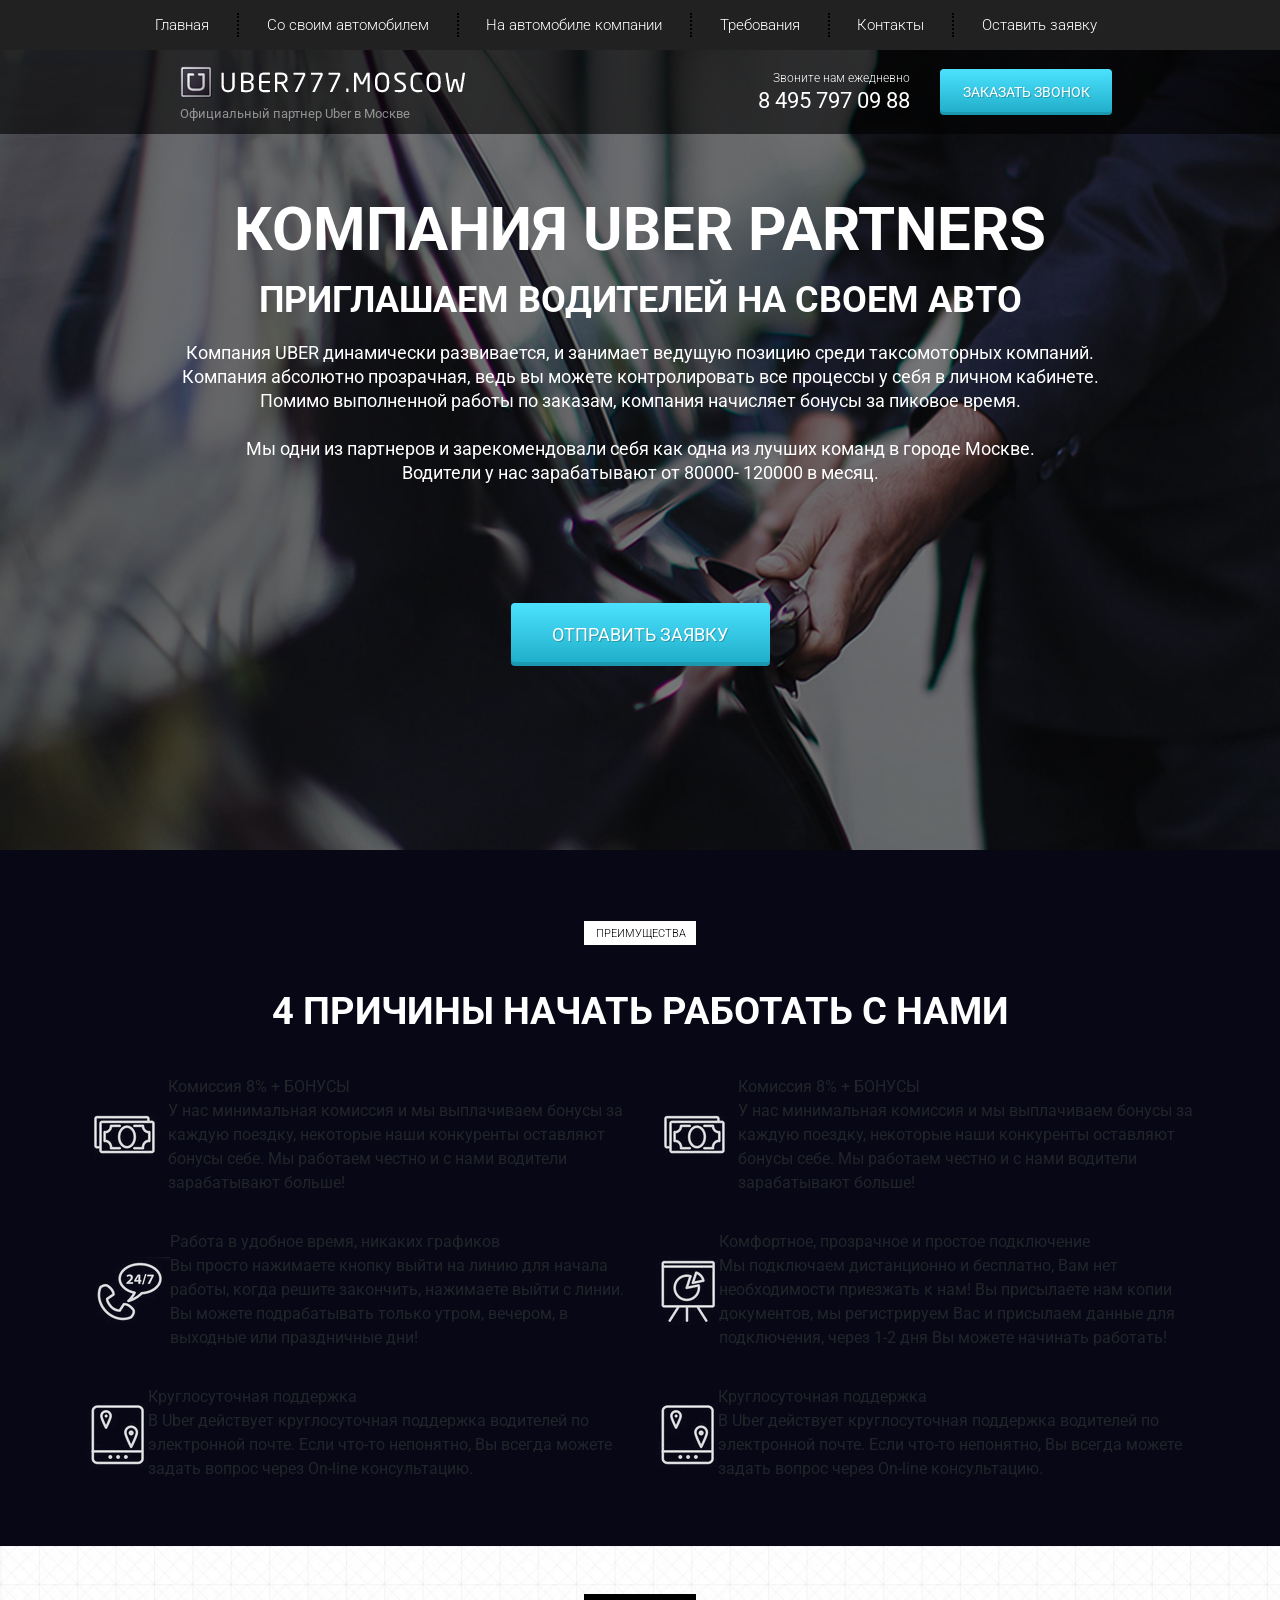
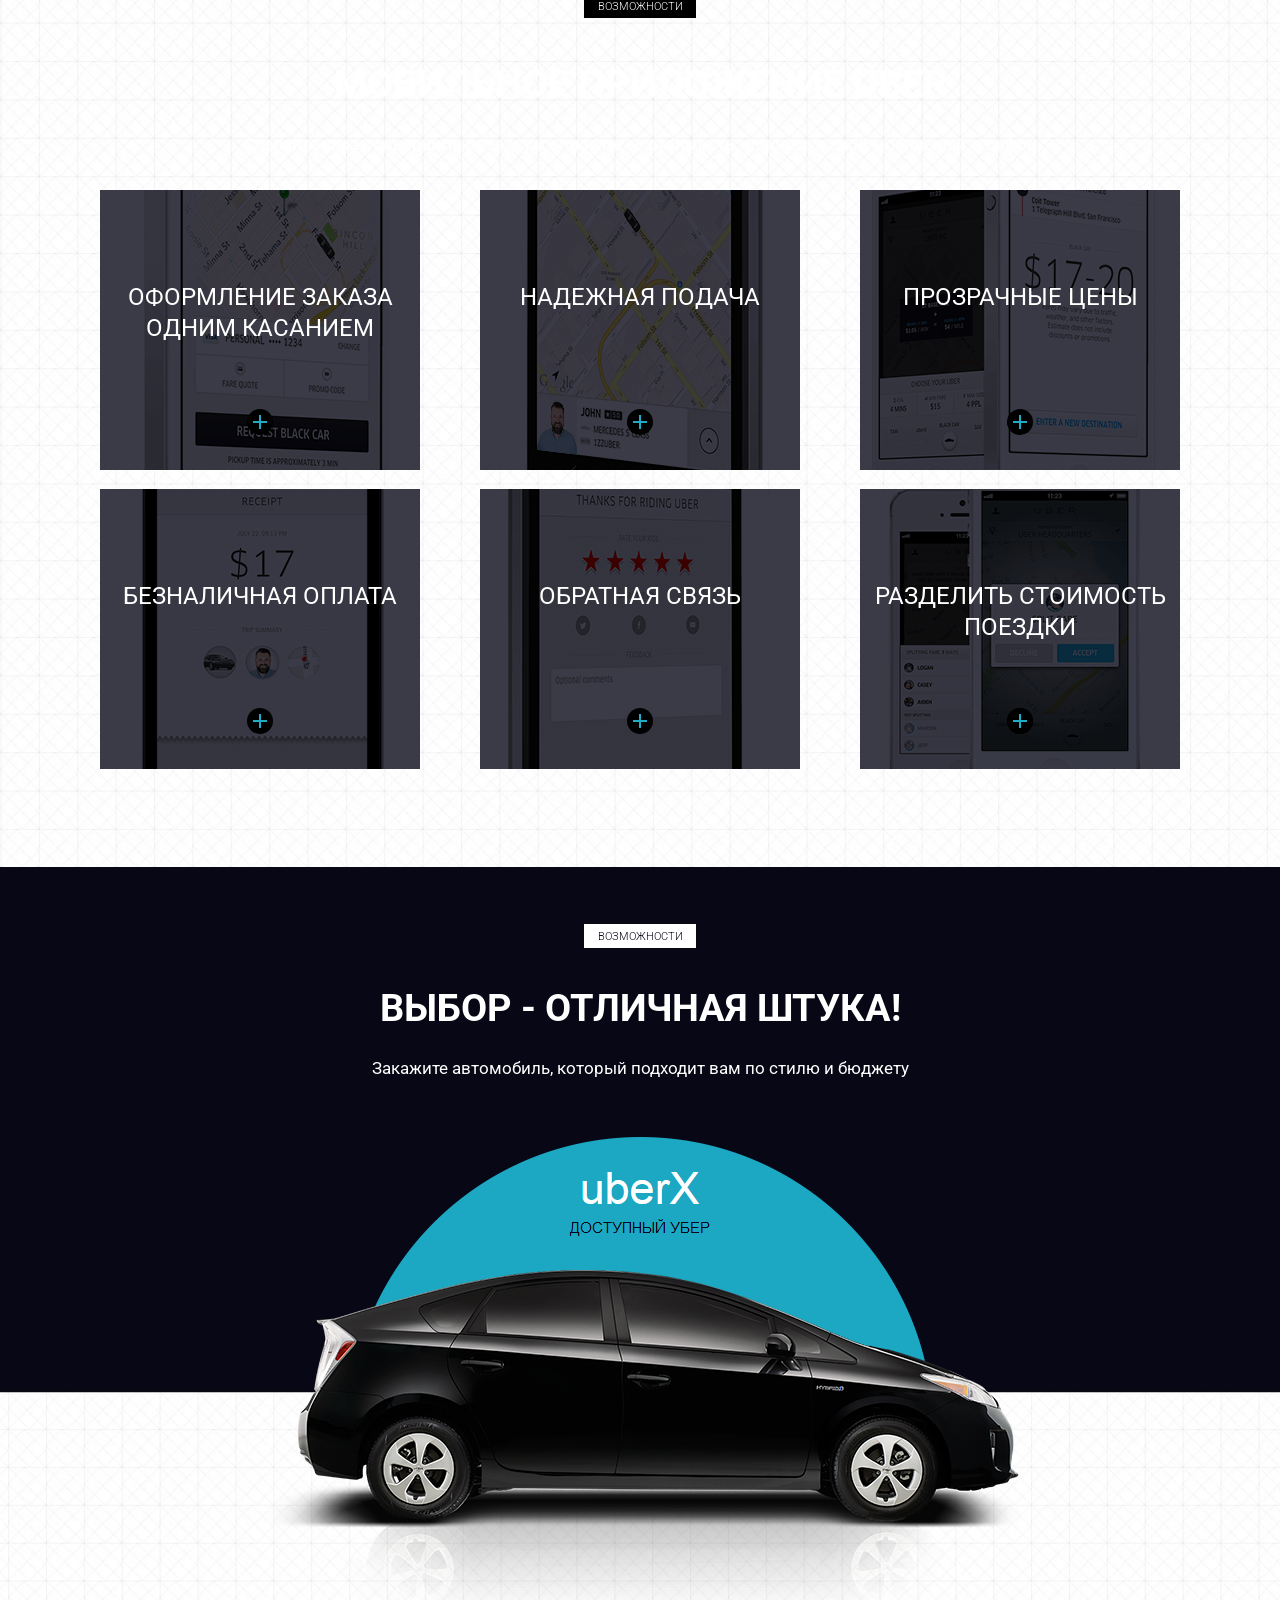
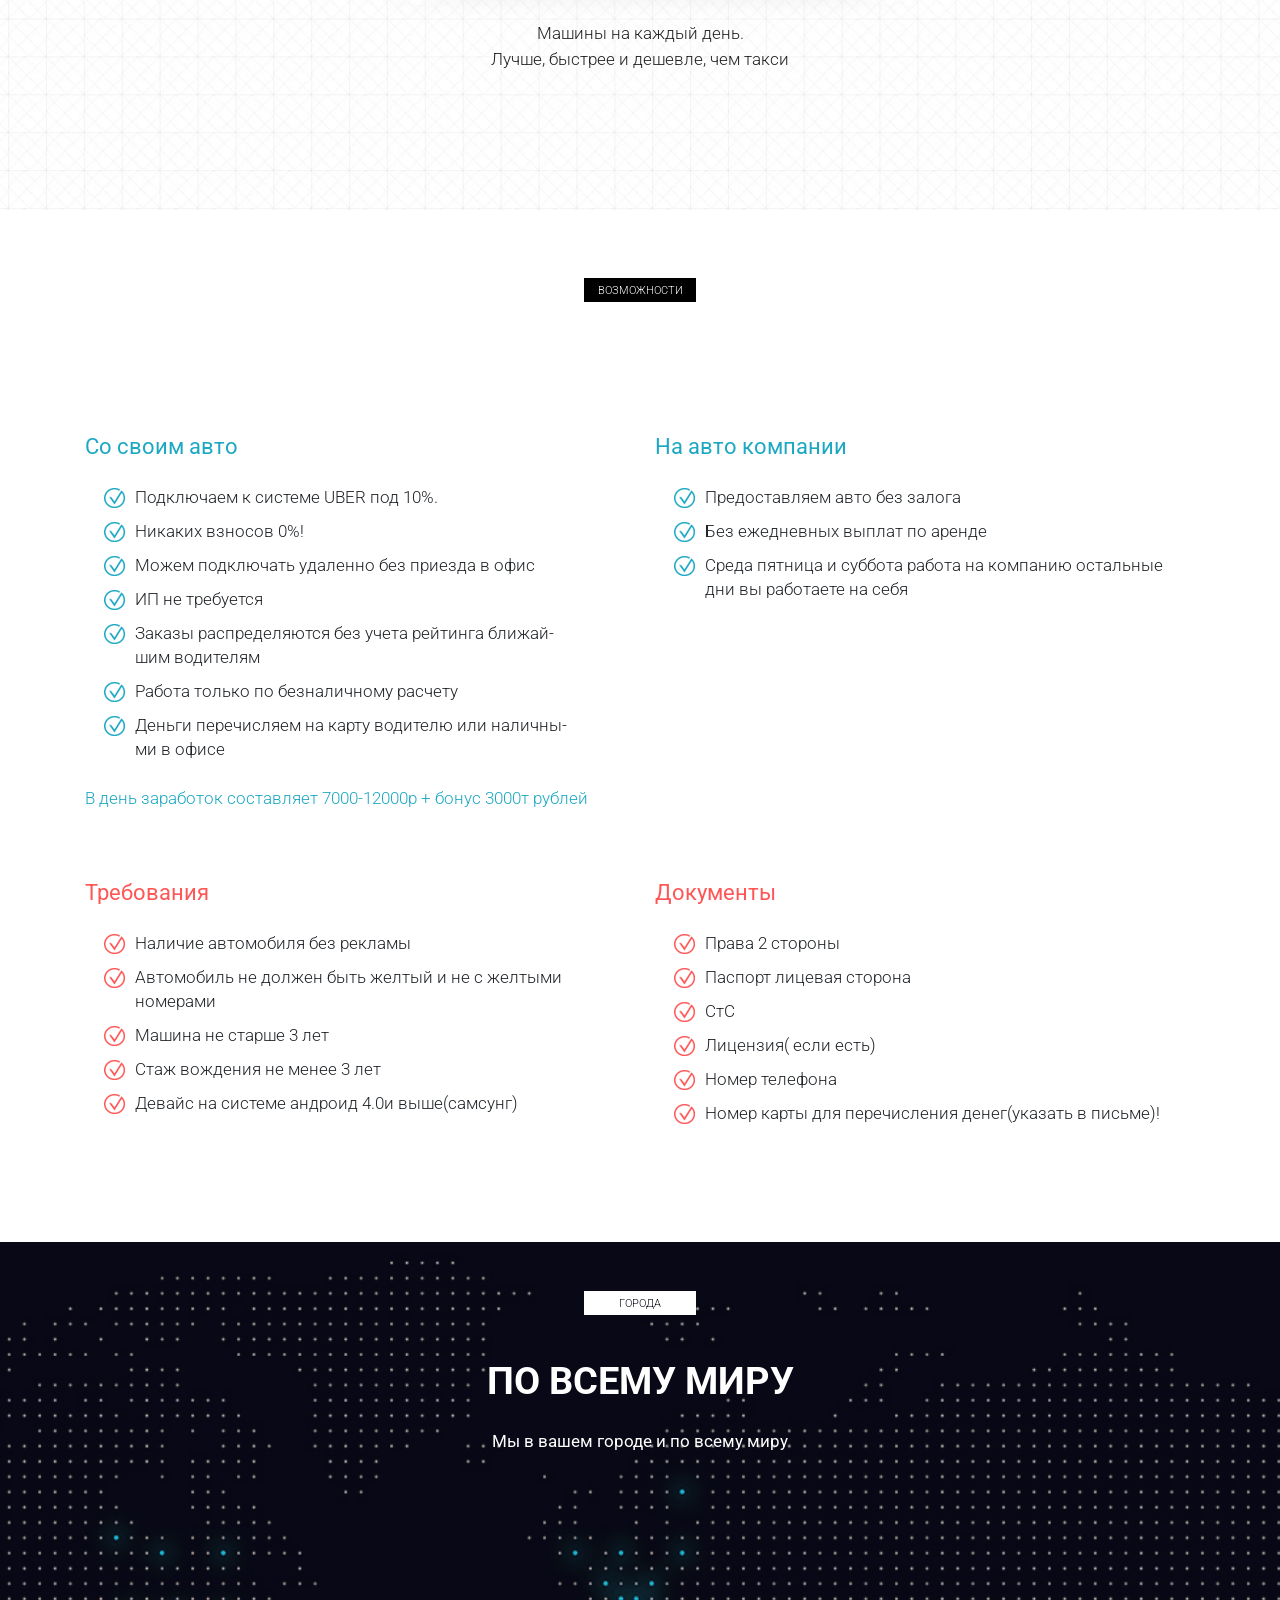
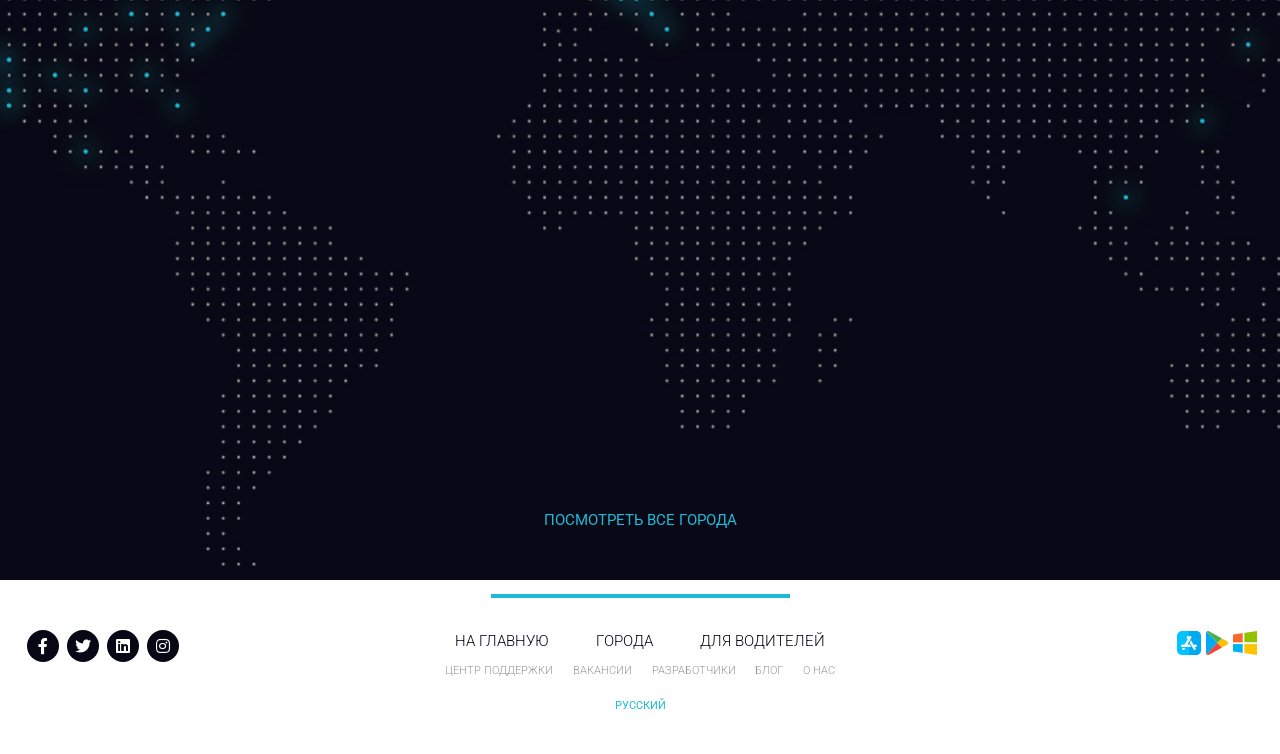
==== index.html @ bd9e4210 "Update index.html" ====
<!DOCTYPE html>
<html lang="en">
<head>
    <meta charset="UTF-8">
    <meta name="viewport" content="width=device-width, initial-scale=1.0">
    <meta http-equiv="
    X-UA-Compatible" content="ie=edge">
    <title>Document</title>
    <link href="https://fonts.googleapis.com/css2?family=Roboto:wght@300;400;700&display=swap" rel="stylesheet">
    <link rel="stylesheet" href="css/bootstrap-reboot.min.css">
    <link rel="stylesheet" href="css/bootstrap-grid.min.css">
    <link rel="stylesheet" href="https://use.fontawesome.com/releases/v5.8.2/css/all.css" integrity="sha384-oS3vJWv+0UjzBfQzYUhtDYW+Pj2yciDJxpsK1OYPAYjqT085Qq/1cq5FLXAZQ7Ay" crossorigin="anonymous">
    <link rel="stylesheet" href="css/style.css">
</head>
<body>

    <header>

      <nav>
        <div class="container">
            
            <ul class="menu">
                <li class="menu_item"><a href="#" class="menu_link">Главная</a></li>
                <li class="menu_item"><a href="#require" class="menu_link">Со своим автомобилем</a></li>
                <li class="menu_item"><a href="#require" class="menu_link">На автомобиле компании</a></li>
                <li class="menu_item"><a href="#require" class="menu_link">Требования</a></li>
                <li class="menu_item"><a href="#" class="menu_link">Контакты</a></li>
                <li class="menu_item"><a href="#" class="menu_link">Оставить заявку</a></li>
            </ul>
       
        </div>
        <div class="hamburger">
            <span></span>
            <span></span>
            <span></span>
        </div>
      </nav>

      <div class="subheader">
          <div class="container">
              <div class="row">
                <div class="col-6 col-md-4 offset-md-1">
                    <a href="#" class="subheader_logo">
                        <img src="../src/icons/logo_uber777.moscow.png" alt="logo_uber777">
                    </a> 
                    <div class="subheader_official">Официальный партнер Uber в Москве</div>
                        
                  </div>
                  <div class="xs-hidden col-md-3 offset-md-1 col-xl-2 offset-xl-2">
                      <div class="subheader_call">
                        Звоните нам ежедневно
                        <a href="tel:+784957970988" class="subheader_phone">8 495 797 09 88</a>
                       </div>
                      
                  </div>
                  <div class="col-6 col-md-3 col-lg-2">
                    <a href="tel:+784957970988" class="xs-visible subheader_phone">8 495 797 09 88</a>
                      <button class="subheader_btn">заказать звонок</button>
                  </div>
              </div>
              
          </div>
      </div>
    </header>

    <section class="promo">
        <div class="container">
            <div class="row">
                <div class="col-md-12 offset-md-0 col-lg-10 offset-lg-1">
                    <h1 class="promo_header">КОМПАНИЯ UBER PARTNERS </h1>
                    <h2 class="promo_subheader">ПРИГЛАШАЕМ ВОДИТЕЛЕЙ НА СВОЕМ АВТО </h2>
                    <div class="promo_descr">Компания UBER динамически развивается, и занимает ведущую позицию среди  
                        таксомоторных компаний. Компания абсолютно прозрачная, ведь вы можете контролировать все процессы у себя в личном кабинете. Помимо выполненной работы по заказам, компания начисляет бонусы за пиковое время.
                        <br><br>
                        Мы одни из партнеров и зарекомендовали себя как одна из лучших команд в городе Москве. <p>Водители у нас зарабатывают от 80000- 120000 в месяц.<p> </div>
                        <button class="promo_btn">ОТПРАВИТЬ ЗАЯВКУ</button>
                </div>
            </div>
        </div>
    </section>
    
    <section class="reasons">
        <div class="container">
            <div class="label">преимущества</div>
            <h2 class="title">4 причины начать работать с нами</h2>
            <div class="row">
                <div class="col-md-6">
                    <div class="reasons_block">
                        <div class="reasons_round">
                            <img src="../src/icons/notes.png" alt="reason">
                        </div>
                        <div class="reasons_descr">
                            <div class="reasons_subtitle">Комиссия 8% + БОНУСЫ</div>
                            <div class="reasons_text">
                                У нас минимальная комиссия и мы выплачиваем бонусы за каждую поездку, некоторые наши конкуренты оставляют бонусы себе. Мы работаем честно и с нами водители зарабатывают больше!
                            </div>
                        </div>
                    </div>
                </div>
                <div class="col-md-6">
                    <div class="reasons_block">
                        <div class="reasons_round">
                            <img src="../src/icons/notes.png" alt="reason">
                        </div>
                        <div class="reasons_descr">
                            <div class="reasons_subtitle">Комиссия 8% + БОНУСЫ</div>
                            <div class="reasons_text">
                                У нас минимальная комиссия и мы выплачиваем бонусы за каждую поездку, некоторые наши конкуренты оставляют бонусы себе. Мы работаем честно и с нами водители зарабатывают больше!
                            </div>
                        </div>
                    </div>
                </div>
                <div class="col-md-6">
                    <div class="reasons_block">
                        <div class="reasons_round">
                            <img src="../src/icons/support24.png" alt="reason">
                        </div>
                        <div class="reasons_descr">
                            <div class="reasons_subtitle">Работа в удобное время, никаких графиков</div>
                            <div class="reasons_text">
                                Вы просто нажимаете кнопку выйти на линию для начала работы, когда решите закончить, нажимаете выйти с линии. Вы можете подрабатывать только утром, вечером, в выходные или праздничные дни!
                            </div>
                        </div>
                    </div>
                </div>
                <div class="col-md-6">
                    <div class="reasons_block">
                        <div class="reasons_round">
                            <img src="../src/icons/bonuses.png" alt="reason">
                        </div>
                        <div class="reasons_descr">
                            <div class="reasons_subtitle">Комфортное, прозрачное и простое подключение</div>
                            <div class="reasons_text">
                                Мы подключаем дистанционно и бесплатно, Вам нет необходимости приезжать к нам! Вы присылаете нам копии документов, мы регистрируем Вас и присылаем данные для подключения, через 1-2 дня Вы можете начинать работать!
                            </div>
                        </div>
                    </div>
                </div>
                <div class="col-md-6">
                    <div class="reasons_block">
                        <div class="reasons_round">
                            <img src="../src/icons/location.png" alt="reason">
                        </div>
                        <div class="reasons_descr">
                            <div class="reasons_subtitle">Круглосуточная поддержка</div>
                            <div class="reasons_text">
                                В Uber действует круглосуточная поддержка водителей по электронной почте. Если что-то непонятно, Вы всегда можете задать вопрос через On-line консультацию.
                            </div>
                        </div>
                    </div>
                </div>
                 <div class="col-md-6">
                    <div class="reasons_block">
                        <div class="reasons_round">
                            <img src="../src/icons/location.png" alt="reason">
                        </div>
                        <div class="reasons_descr">
                            <div class="reasons_subtitle">Круглосуточная поддержка</div>
                            <div class="reasons_text">
                                В Uber действует круглосуточная поддержка водителей по электронной почте. Если что-то непонятно, Вы всегда можете задать вопрос через On-line консультацию.
                            </div>
                        </div>
                    </div>
                </div>
                
    </section>

    <section class="mobile">
        <div class="container">
            <div class="label_black">возможности</div>
            <div class="title">мобильное приложение uber</div>
            <div class="subtitle">Сделайте заказ, совершите поездку и оплатите ее стоимость, используя свой мобильный телефон</div>
            <div class="row">
                <div class="col-md-4">
                    <div class="mobile_item mobile_item_1">
                        <div class="mobile_item_subtitle">оформление заказа одним касанием</div>
                        <div class="mobile_item_plus"></div>
                    </div>
                </div>
                <div class="col-md-4">
                    <div class="mobile_item mobile_item_2">
                        <div class="mobile_item_subtitle">надежная подача</div>
                        <div class="mobile_item_plus"></div>
                    </div>
                </div>
                <div class="col-md-4">
                    <div class="mobile_item mobile_item_3">
                        <div class="mobile_item_subtitle">прозрачные цены</div>
                        <div class="mobile_item_plus"></div>
                    </div>
                </div>
                <div class="col-md-4">
                    <div class="mobile_item mobile_item_4">
                        <div class="mobile_item_subtitle">безналичная оплата</div>
                        <div class="mobile_item_plus"></div>
                    </div>
                </div>
                <div class="col-md-4">
                    <div class="mobile_item mobile_item_5">
                        <div class="mobile_item_subtitle">обратная связь</div>
                        <div class="mobile_item_plus"></div>
                    </div>
                </div>
                <div class="col-md-4">
                    <div class="mobile_item mobile_item_6">
                        <div class="mobile_item_subtitle">разделить
                            стоимость поездки</div>
                        <div class="mobile_item_plus"></div>
                    </div>
                </div>
            </div>
        </div>
    </section>

    <section class="choice">
        <div class="container">
            <div class="label">Возможности</div>
            <div class="title">Выбор - отличная штука!</div>
            <div class="subtitle">Закажите автомобиль, который подходит вам по стилю и бюджету</div>
            <img src="../src/img/car.png" alt="blackcar" class="black_car">
            <div class="text">Машины на каждый день. <br>
                Лучше, быстрее и дешевле, чем такси</div>
        </div>
    </section>

    <section class="require" id="require">
        <div class="container">
            <div class="label_black">Возможности</div>
            <div class="title">условия и требования</div>
        <div class="row">
            <div class="col-md-6">
                <div class="require_block">
                    <div class="require_title">Cо своим авто</div>
                    <ul class="require_list">
                        <li>Подключаем к системе UBER  под 10%.</li>
                        <li>Никаких взносов  0%!</li>
                        <li>Можем подключать удаленно без приезда в офис</li>
                        <li>ИП не требуется</li>
                        <li>Заказы распределяются без учета рейтинга ближай-<br>шим водителям</li>
                        <li>Работа только по безналичному расчету</li>
                        <li>Деньги перечисляем на карту водителю или наличны-<br>ми в офисе</li>
                    </ul>
                    <div class="require_descr">В день заработок составляет 7000-12000р + бонус 3000т рублей</div>
                </div>
            </div>
            <div class="col-md-6">
                <div class="require_block">
                    <div class="require_title">На авто компании</div>
                    <ul class="require_list">
                        <li>Предоставляем авто без залога</li>
                        <li>Без ежедневных выплат по аренде</li>
                        <li>Среда пятница и суббота работа на компанию остальные дни вы работаете на себя</li>
                    </ul>
                </div>
            </div>
            <div class="col-md-6">
                <div class="require_block warning">
                    <div class="require_title">Требования</div>
                    <ul class="require_list">
                        <li>Наличие автомобиля без рекламы</li>
                        <li>Автомобиль не должен быть желтый и не с желтыми номерами</li>
                        <li>Машина не старше 3 лет</li>
                        <li>Стаж вождения не менее 3 лет</li>
                        <li>Девайс на системе андроид 4.0и выше(самсунг)</li>
                    </ul>
                </div>
            </div>
            <div class="col-md-6">
                <div class="require_block warning">
                    <div class="require_title">Документы</div>
                    <ul class="require_list">
                        <li>Права 2 стороны</li>
                        <li>Паспорт лицевая сторона</li>
                        <li>СтС</li>
                        <li>Лицензия( если есть)</li>
                        <li>Номер телефона</li>
                        <li>Номер карты для перечисления денег(указать в письме)!</li>
                    </ul>
                </div>
            </div>
        </div>
        </div>
    </section>
    <section class="world">
        <div class="container">
            <div class="label">города</div>
            <div class="title">По всему миру</div>
            <div class="subtitle">Мы в вашем городе и по всему миру</div>
            <a href="#" class="city_link">посмотреть все города</a>
        </div>
    </section>

    <footer>
        <div class="footer_divider"></div>
        <div class="footer_wrapper">
            <!-- Если не оборачивать каждый блок в обертку - получится криво -->
            <div>
                <div class="footer_social">
                    <a href="#" class="footer_social_item">
                        <i class="fab fa-facebook-f"></i>
                    </a>
                    <a href="#" class="footer_social_item">
                        <i class="fab fa-twitter"></i>
                    </a>
                    <a href="#" class="footer_social_item">
                        <i class="fab fa-linkedin"></i>
                    </a>
                    <a href="#" class="footer_social_item">
                        <i class="fab fa-instagram"></i>
                    </a>
                </div>
            </div>
            <div>
                <div class="footer_links">
                    <div class="footer_links_main">
                        <a href="#">на главную</a>
                        <a href="#">города</a>
                        <a href="#">для водителей</a>
                    </div>
                    <div class="footer_links_sub">
                        <a href="#">центр поддержки</a>
                        <a href="#">вакансии</a>
                        <a href="#">разработчики</a>
                        <a href="#">блог</a>
                        <a href="#">о нас</a>
                    </div>
                    <a href="#" class="footer_links_lang">Русский</a>
                </div>
            </div>
            <div>
                <div class="footer_mobile">
                    <a href="#">
                        <img src="img/app_store.png" alt="App Store">
                    </a>
                    <a href="#">
                        <img src="img/google_play.png" alt="Google play">
                    </a>
                    <a href="#">
                        <img src="img/windows_store.png" alt="Windows store">
                    </a>
                </div>
            </div>
        </div>
    </footer>
    <script src="js/script.js"></script>
</body>
</html>
---- css/style.css ----
* {
  font-family: "Roboto", sans-serif; }

header {
  position: relative;
  height: 50px; }

nav {
  position: fixed;
  width: 100%;
  height: 50px;
  background-color: #212121;
  z-index: 2; }

.menu {
  display: -webkit-box;
  display: -ms-flexbox;
  display: flex;
  -webkit-box-pack: justify;
      -ms-flex-pack: justify;
          justify-content: space-between;
  padding: 13px 70px;
  margin: 0;
  list-style-type: none; }
  .menu_link {
    color: #ffffff;
    font-size: 15px;
    font-weight: 300; }
  .menu_item {
    border-right: 2px dotted black;
    padding-right: 28px; }
    .menu_item:last-child {
      border-right: none; }

.hamburger {
  display: none; }

.subheader {
  position: absolute;
  top: 50px;
  /* */
  width: 100%;
  height: 84px;
  background-color: rgba(0, 0, 0, 0.6); }
  .subheader_logo {
    display: block;
    max-width: 100%;
    margin-top: 16px; }
  .subheader_official {
    margin-top: 6px;
    opacity: 0.5;
    color: #ffffff;
    font-size: 13px;
    font-weight: 400; }
  .subheader_call {
    color: #ffffff;
    font-size: 12px;
    font-weight: 300;
    margin-top: 19px;
    text-align: right; }
  .subheader_phone {
    display: block;
    margin-top: 8px;
    color: #ffffff;
    font-size: 22px;
    font-weight: 400;
    text-transform: uppercase;
    text-align: right;
    line-height: 12px; }
  .subheader_btn {
    margin-top: 19px;
    width: 172px;
    height: 46px;
    -webkit-box-shadow: inset 0 -3px 0 rgba(0, 0, 0, 0.12);
            box-shadow: inset 0 -3px 0 rgba(0, 0, 0, 0.12);
    border: none;
    border-radius: 4px;
    background-image: -webkit-gradient(linear, left bottom, left top, from(#1eacc7), to(#4ce2ff));
    background-image: linear-gradient(to top, #1eacc7 0%, #4ce2ff 100%);
    text-shadow: 1px 1px 0 rgba(0, 0, 0, 0.21);
    color: #ffffff;
    font-size: 14px;
    font-weight: 400;
    text-transform: uppercase; }
    .subheader_btn:hover {
      background-image: none;
      background-color: #1eacc7; }

.promo {
  min-height: 800px;
  background: url("../img/first_bg.jpg") center center/cover no-repeat;
  padding: 150px 0 135px 0; }
  .promo_header {
    color: #ffffff;
    font-weight: 700;
    text-transform: uppercase;
    font-size: 60px;
    line-height: 60px;
    margin: 0;
    text-align: center; }
  .promo_subheader {
    color: #ffffff;
    font-weight: 700;
    text-transform: uppercase;
    font-size: 36px;
    line-height: 36px;
    margin: 0;
    margin-top: 22px;
    text-align: center; }
  .promo_descr {
    color: #ffffff;
    font-size: 18px;
    font-weight: 400;
    line-height: 24px;
    text-align: center;
    margin-top: 23px; }
  .promo_btn {
    display: block;
    margin: 118px auto 0 auto;
    width: 259px;
    height: 63px;
    -webkit-box-shadow: inset 0 -4px 0 rgba(0, 0, 0, 0.12);
            box-shadow: inset 0 -4px 0 rgba(0, 0, 0, 0.12);
    border: none;
    border-radius: 4px;
    background-image: -webkit-gradient(linear, left bottom, left top, from(#1eacc7), to(#4ce2ff));
    background-image: linear-gradient(to top, #1eacc7 0%, #4ce2ff 100%);
    text-shadow: 1px 1px 0 rgba(0, 0, 0, 0.21);
    color: #ffffff;
    font-size: 18px;
    font-weight: 400;
    text-transform: uppercase; }
    .promo_btn:hover {
      background-image: none;
      background-color: #1eacc7; }

.reasons {
  padding: 71px 0 65px 0;
background-color: #070716;
}

.label {
  margin: 0 auto;
  height: 24px;
  width: 112px;
  padding: 5px 12px;
  background-color: #ffffff;
  color: #000000;
  font-size: 11px;
  font-weight: 300;
  text-transform: uppercase;
  text-align: center; }

.label_black {
  margin: 0 auto;
  height: 24px;
  width: 112px;
  padding: 5px 12px;
  background-color: #000000;
  color: #ffffff;
  font-size: 11px;
  font-weight: 300;
  text-transform: uppercase;
  text-align: center; }

.title {
  margin-bottom: 0;
  margin-top: 38px;
  color: #ffffff;
  font-size: 38px;
  font-weight: 700;
  text-transform: uppercase;
  text-align: center; }

.subtitle {
  margin-top: 19px;
  color: #ffffff;
  font-size: 17px;
  font-weight: 400;
  text-align: center; }

.reasons .reasons_block {
  display: -webkit-box;
  display: -ms-flexbox;
  display: flex;
  -webkit-box-pack: center;
      -ms-flex-pack: center;
          justify-content: center;
  -webkit-box-align: center;
      -ms-flex-align: center;
          align-items: center;
  margin-top: 35px; }
  .reasons .reasons_block_round {
    display: -webkit-box;
    display: -ms-flexbox;
    display: flex;
    -webkit-box-pack: center;
        -ms-flex-pack: center;
            justify-content: center;
    -webkit-box-align: center;
        -ms-flex-align: center;
            align-items: center;
    margin-right: 26px;
    width: 113px;
    height: 113px;
    background-color: #000000;
    border-radius: 100%; }
  .reasons .reasons_block_descr {
    width: 343px; }
    .reasons .reasons_block_descr_subtitle {
      line-height: 21px;
      color: #ffffff;
      font-size: 17px;
      font-weight: 400; }
    .reasons .reasons_block_descr_text {
      color: #ffffff;
      font-size: 15px;
      font-weight: 300;
      line-height: 21px; }

.mobile {
  min-height: 864px;
  padding: 48px 0 79px 0;
  background: url(../img/bg_mobileapp.jpg) center center/cover no-repeat; }
  .mobile .row {
    margin-top: 32px; }
  .mobile_item {
    position: relative;
    width: 320px;
    height: 280px;
    margin: 0 auto;
    margin-bottom: 19px;
    padding-top: 92px; }
    .mobile_item_1 {
      background: url("../img/easytoorder.png") center center/cover no-repeat; }
    .mobile_item_2 {
      background: url("../img/reliability.png") center center/cover no-repeat; }
    .mobile_item_3 {
      background: url("../img/clear_cost.png") center center/cover no-repeat; }
    .mobile_item_4 {
      background: url("../img/online_pay.png") center center/cover no-repeat; }
    .mobile_item_5 {
      background: url("../img/reversed_comm.png") center center/cover no-repeat; }
    .mobile_item_6 {
      background: url("../img/split_fare.png") center center/cover no-repeat; }
    .mobile_item_subtitle {
      color: #ffffff;
      font-size: 24px;
      font-weight: 400;
      line-height: 31px;
      text-transform: uppercase;
      text-align: center; }
    .mobile_item_plus {
      display: -webkit-box;
      display: -ms-flexbox;
      display: flex;
      -webkit-box-pack: center;
          -ms-flex-pack: center;
              justify-content: center;
      -webkit-box-align: center;
          -ms-flex-align: center;
              align-items: center;
      position: absolute;
      bottom: 35px;
      left: 50%;
      -webkit-transform: translateX(-50%);
              transform: translateX(-50%);
      width: 26px;
      height: 26px;
      background-color: #000000;
      margin: 0 auto;
      border-radius: 100%;
      cursor: pointer; }
      .mobile_item_plus:before {
        content: "";
        display: block;
        width: 14px;
        height: 2px;
        background-color: #1eacc7;
        -webkit-transition: 0.3s all;
        transition: 0.3s all; }
      .mobile_item_plus:after {
        content: "";
        position: absolute;
        left: 50%;
        -webkit-transform: translateX(-50%);
                transform: translateX(-50%);
        display: block;
        width: 2px;
        height: 14px;
        background-color: #1eacc7;
        -webkit-transition: 0.3s all;
        transition: 0.3s all; }
      .mobile_item_plus:hover:before, .mobile_item_plus:hover:after {
        background-color: #ff5656; }

.choice {
  background: url("../img/bg_car.jpg") center center/cover no-repeat;
  min-height: 896px;
  padding: 57px 0 138px 0; }
  .choice .label {
    background-color: #ffffff;
    color: #070716; }
  .choice .title {
    color: #ffffff;
    margin-top: 32px; }
  .choice .subtitle {
    color: #ffffff;
    margin-top: 19px; }
  .choice .black_car {
    display: block;
    margin: 0 auto;
    margin-top: 56px; }
  .choice .text {
    color: #222222;
    font-size: 17px;
    font-weight: 300;
    margin-top: 4px;
    text-align: center; }

.require {
  padding: 68px 0 84px 0; }
  .require_block {
    margin: 33px 0; }
  .require_title {
    color: #1ca8c3;
    font-size: 22px;
    font-weight: 400; }
  .require_list {
    list-style-type: none;
    padding-left: 50px;
    margin-top: 22px; }
    .require_list li {
      position: relative;
      font-size: 17px;
      font-weight: 300;
      line-height: 24px;
      margin-bottom: 10px; }
      .require_list li:before {
        content: "";
        display: block;
        position: absolute;
        left: -31px;
        top: 3px;
        width: 21px;
        height: 20px;
        background: url(../icons/blue_tick.svg) center center/cover no-repeat; }
  .require_descr {
    margin-top: 25px;
    color: #1ca8c3;
    font-weight: 300;
    font-size: 17px;
    line-height: 24px; }
  .require .warning .require_title {
    color: #ff5656; }
  .require .warning .require_list li:before {
    background: url(../icons/red_tick.svg) center center/cover no-repeat; }

.world {
  background: url("../img/bg_world.jpg") center center/cover no-repeat;
  min-height: 717px;
  padding: 49px 0 49px 0; }
  .world .title {
    color: #ffffff; }
  .world .label {
    background-color: #ffffff;
    color: #070716; }
  .world .subtitle {
    color: #ffffff; }
  .world .city_link {
    margin-top: 654px;
    display: block;
    text-align: center;
    color: #1fbad6;
    font-size: 15px;
    font-weight: 400;
    text-transform: uppercase;
    border-right: 624px; }

footer {
  padding: 14px 23px 39px 23px; }
  footer a:hover {
    text-decoration: none; }

.footer_divider {
  width: 299px;
  height: 4px;
  background-color: #1fbad6;
  margin: 0 auto; }
.footer_wrapper {
  display: -webkit-box;
  display: -ms-flexbox;
  display: flex;
  -webkit-box-pack: justify;
      -ms-flex-pack: justify;
          justify-content: space-between;
  -webkit-box-align: start;
      -ms-flex-align: start;
          align-items: flex-start;
  padding-top: 32px; }
.footer_wrapper > div {
  width: 33%; }
  .footer_wrapper > div:nth-child(3) {
    display: -webkit-box;
    display: -ms-flexbox;
    display: flex;
    -webkit-box-pack: end;
        -ms-flex-pack: end;
            justify-content: flex-end; }
.footer_social {
  width: 160px;
  display: -webkit-box;
  display: -ms-flexbox;
  display: flex;
  -webkit-box-pack: justify;
      -ms-flex-pack: justify;
          justify-content: space-between; }
  .footer_social_item {
    display: -webkit-box;
    display: -ms-flexbox;
    display: flex;
    -webkit-box-pack: center;
        -ms-flex-pack: center;
            justify-content: center;
    -webkit-box-align: center;
        -ms-flex-align: center;
            align-items: center;
    margin: 0 4px;
    width: 32px;
    height: 32px;
    background-color: #070716;
    border-radius: 100%; }
    .footer_social_item i {
      color: #fff; }
.footer_links {
  width: 390px;
  margin: 0 auto; }
  .footer_links_main {
    display: -webkit-box;
    display: -ms-flexbox;
    display: flex;
    -webkit-box-pack: justify;
        -ms-flex-pack: justify;
            justify-content: space-between;
    padding: 0 10px; }
    .footer_links_main a {
      color: #070716;
      font-size: 15px;
      font-weight: 300;
      text-transform: uppercase; }
  .footer_links_sub {
    display: -webkit-box;
    display: -ms-flexbox;
    display: flex;
    -webkit-box-pack: justify;
        -ms-flex-pack: justify;
            justify-content: space-between;
    margin-top: 10px; }
    .footer_links_sub a {
      color: #999999;
      font-size: 11px;
      font-weight: 300;
      text-transform: uppercase; }
  .footer_links_lang {
    display: block;
    margin: 0 auto;
    color: #1fbad6;
    font-size: 11px;
    font-weight: 400;
    margin-top: 19px;
    text-transform: uppercase;
    text-align: center; }

.xs-visible {
  display: none; }

@media (max-width: 1200px) {
  .menu_item {
    padding-right: 20px; }
  .menu_link {
    font-size: 13px; }

  .promo_header {
    font-size: 50px; }

  .reasons_block {
    -webkit-box-align: start;
        -ms-flex-align: start;
            align-items: flex-start; }
  .reasons_descr {
    width: 300px; }

  .mobile_item {
    width: 290px; }
  .mobile_subtitle {
    font-size: 22px; }

  .choice {
    padding: 55px 0;
    min-height: 840px; }

  .require br {
    display: none; }

  .footer_wrapper > div {
    width: 50%; }
    .footer_wrapper > div:nth-child(1) {
      width: 25%; }
    .footer_wrapper > div:nth-child(3) {
      width: 25%;
      display: -webkit-box;
      display: -ms-flexbox;
      display: flex;
      -webkit-box-pack: end;
          -ms-flex-pack: end;
              justify-content: flex-end; } }
@media (max-width: 991px) {
  .menu_item {
    padding-right: 8px; }
  .menu_link {
    font-size: 10px; }

  .subheader_logo img {
    width: 100%; }
  .subheader_official {
    font-size: 11px; }
  .subheader_phone {
    font-size: 18px; }
  .subheader_btn {
    margin-top: 21px;
    height: 40px;
    width: 100%; }

  .promo_header {
    font-size: 40px; }
  .promo_subheader {
    font-size: 30px; }

  .reasons_block {
    -webkit-box-orient: vertical;
    -webkit-box-direction: normal;
        -ms-flex-direction: column;
            flex-direction: column;
    -webkit-box-align: center;
        -ms-flex-align: center;
            align-items: center; }
  .reasons_round {
    margin-right: 0; }
  .reasons_descr {
    width: 300px;
    margin-top: 20px; } }
@media (max-width: 767px) {
  .menu {
    position: fixed;
    -webkit-box-orient: vertical;
    -webkit-box-direction: normal;
        -ms-flex-direction: column;
            flex-direction: column;
    -webkit-box-pack: center;
        -ms-flex-pack: center;
            justify-content: center;
    -webkit-box-align: center;
        -ms-flex-align: center;
            align-items: center;
    top: 0;
    left: -100%;
    width: 50%;
    height: 100vh;
    padding: 20px 15px;
    background-color: rgba(0, 0, 0, 0.8);
    -webkit-transition: 0.6s all;
    transition: 0.6s all; }
    .menu_active {
      left: 0; }
    .menu_item {
      padding-right: 0;
      border: none;
      margin: 10px 0; }
    .menu_link {
      font-size: 20px; }

  .hamburger {
    display: block;
    position: absolute;
    right: 10px;
    top: 50%;
    -webkit-transform: translateY(-50%);
            transform: translateY(-50%);
    width: 26px;
    height: 12px; }
    .hamburger span {
      display: block;
      height: 2px;
      width: 100%;
      background-color: #fff;
      margin-bottom: 2px;
      -webkit-transition: 0.5s all;
      transition: 0.5s all; }
    .hamburger_active span {
      margin-bottom: -2px; }
      .hamburger_active span:nth-child(1) {
        -webkit-transform: translateY(3px) rotate(-45deg);
                transform: translateY(3px) rotate(-45deg); }
      .hamburger_active span:nth-child(2) {
        display: none; }
      .hamburger_active span:nth-child(3) {
        -webkit-transform: translateY(3px) rotate(45deg);
                transform: translateY(3px) rotate(45deg); }

  .xs-hidden {
    display: none; }

  .xs-visible {
    display: block; }

  .subheader_phone {
    display: block;
    margin-top: 10px;
    color: #ffffff;
    font-size: 16px;
    font-weight: 400;
    text-transform: uppercase;
    text-align: center; }
  .subheader_btn {
    display: block;
    width: 200px;
    height: 40px;
    margin: 0 auto;
    margin-top: 10px; }

  .promo_header {
    line-height: 45px; } }
@media (max-width: 575px) {
  nav {
    height: 30px; }

  header {
    height: 30px; }

  .subheader {
    height: 60px;
    top: 30px; }
    .subheader_official {
      display: none; }
    .subheader_logo {
      margin-top: 16px; }
    .subheader_phone {
      font-size: 12px;
      font-weight: 400;
      text-transform: uppercase;
      margin-top: 11px; }
    .subheader_btn {
      width: 110px;
      height: 22px;
      font-size: 10px;
      margin-top: 6px; }

  .promo {
    min-height: 400px;
    padding: 93px 0 35px 0; }
    .promo_descr {
      display: none; }
    .promo_header {
      font-size: 30px;
      padding: 0 24px;
      line-height: 35px; }
    .promo_subheader {
      font-size: 20px;
      margin-top: 33px;
      padding: 0 10px;
      line-height: 30px; }
    .promo_btn {
      width: 210px;
      height: 50px;
      margin-top: 72px; }

  .menu {
    width: 85%; }

  .reasons {
    padding: 22px 0 36px 0; }
    .reasons_block {
      margin-top: 26px; }
    .reasons_round {
      width: 100px;
      height: 100px; }
    .reasons_descr {
      width: 100%;
      margin-top: 27px; }
    .reasons_subtitle {
      font-size: 16px; }

  .title {
    font-size: 16px;
    line-height: 16px;
    margin-top: 15px; }

  .choice {
    min-height: 680px;
    background-color: #070716;
    padding: 25px 16px 33px 4px; }
    .choice .title {
      display: none; }
    .choice .subtitle {
      display: none; }
    .choice .black_car {
      height: 190px;
      width: 300px;
      margin-top: 35px; }
    .choice .text {
      color: #ffffff; }

  .require {
    padding: 25px 0 26px 0; }
    .require_title {
      font-size: 16px; }
    .require_list li {
      font-size: 14px; }
    .require_block {
      margin-top: 25px; }

  .world {
    height: 260px; }
    .world .label {
      width: 76px; }
    .world .subtitle {
      font-size: 14px;
      margin-top: 10px; }
    .world .city_link {
      border-right: 67px; } }

/*# sourceMappingURL=style.css.map */
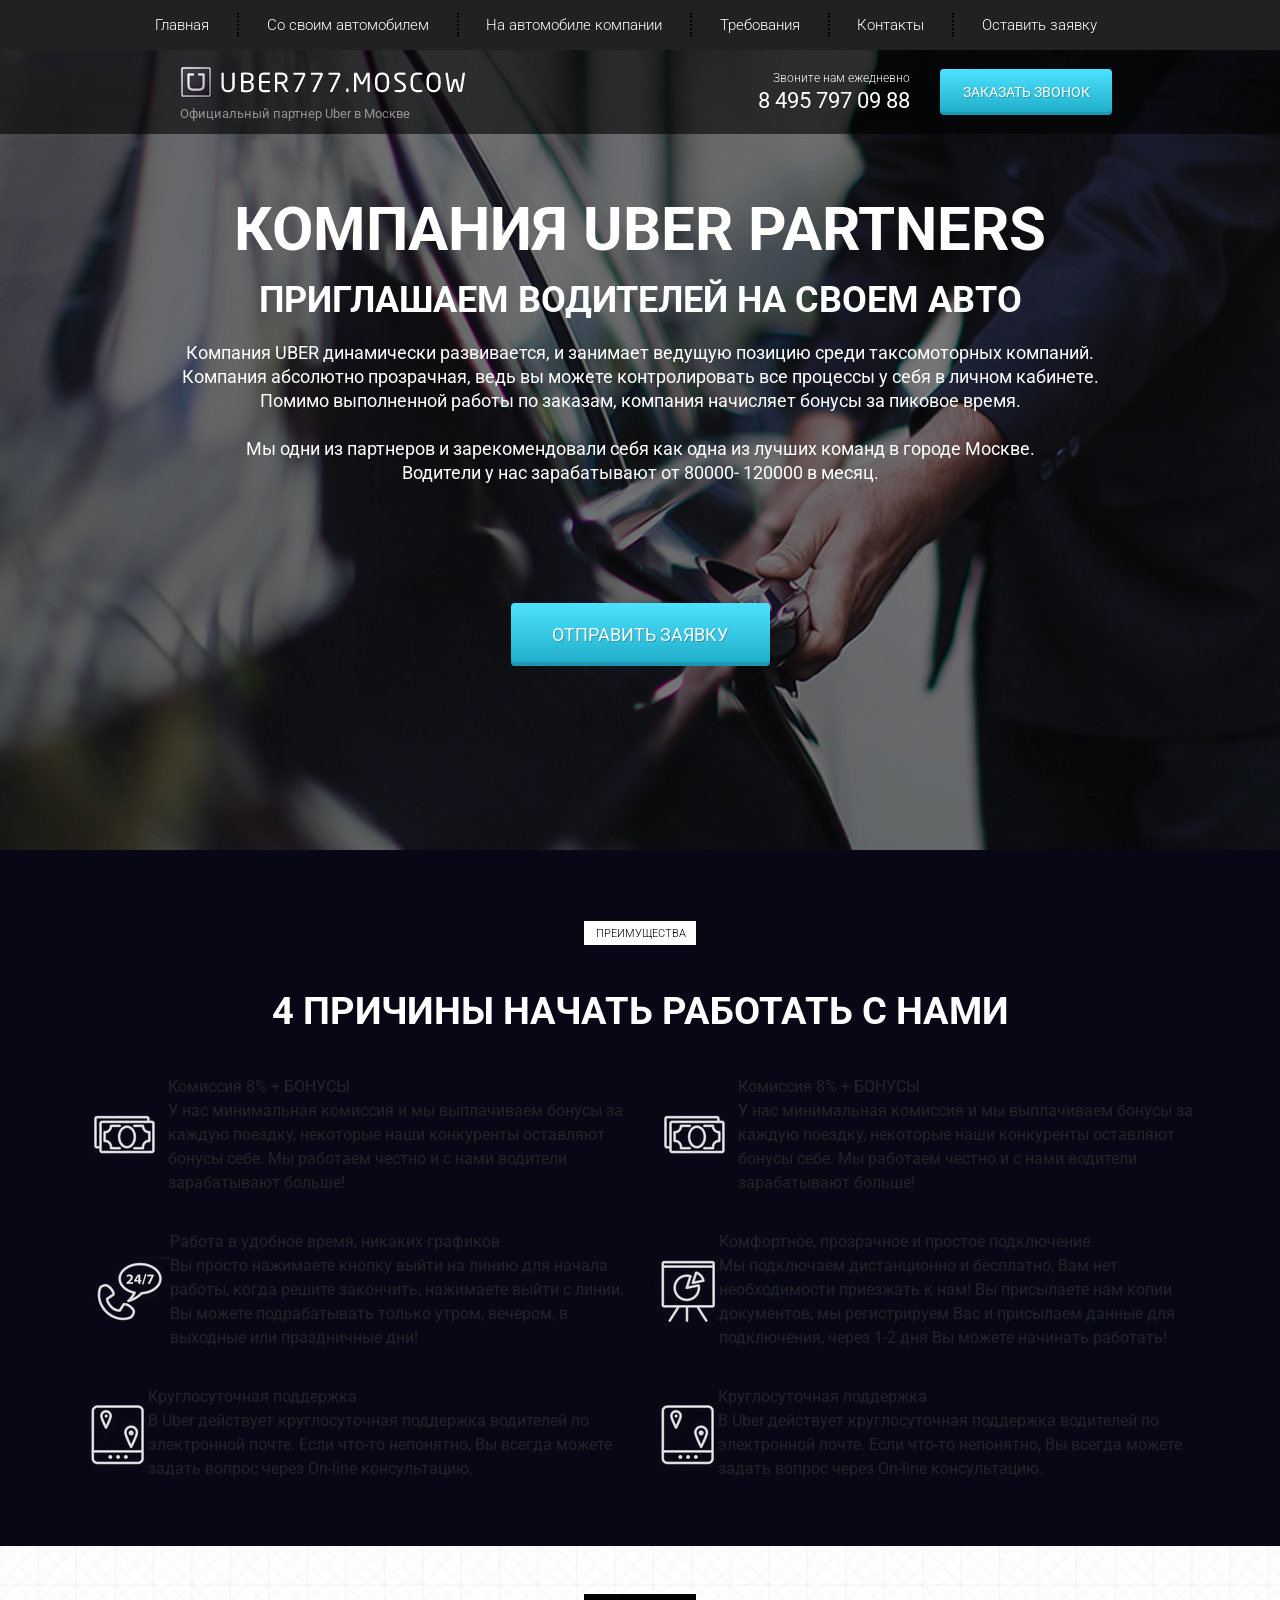
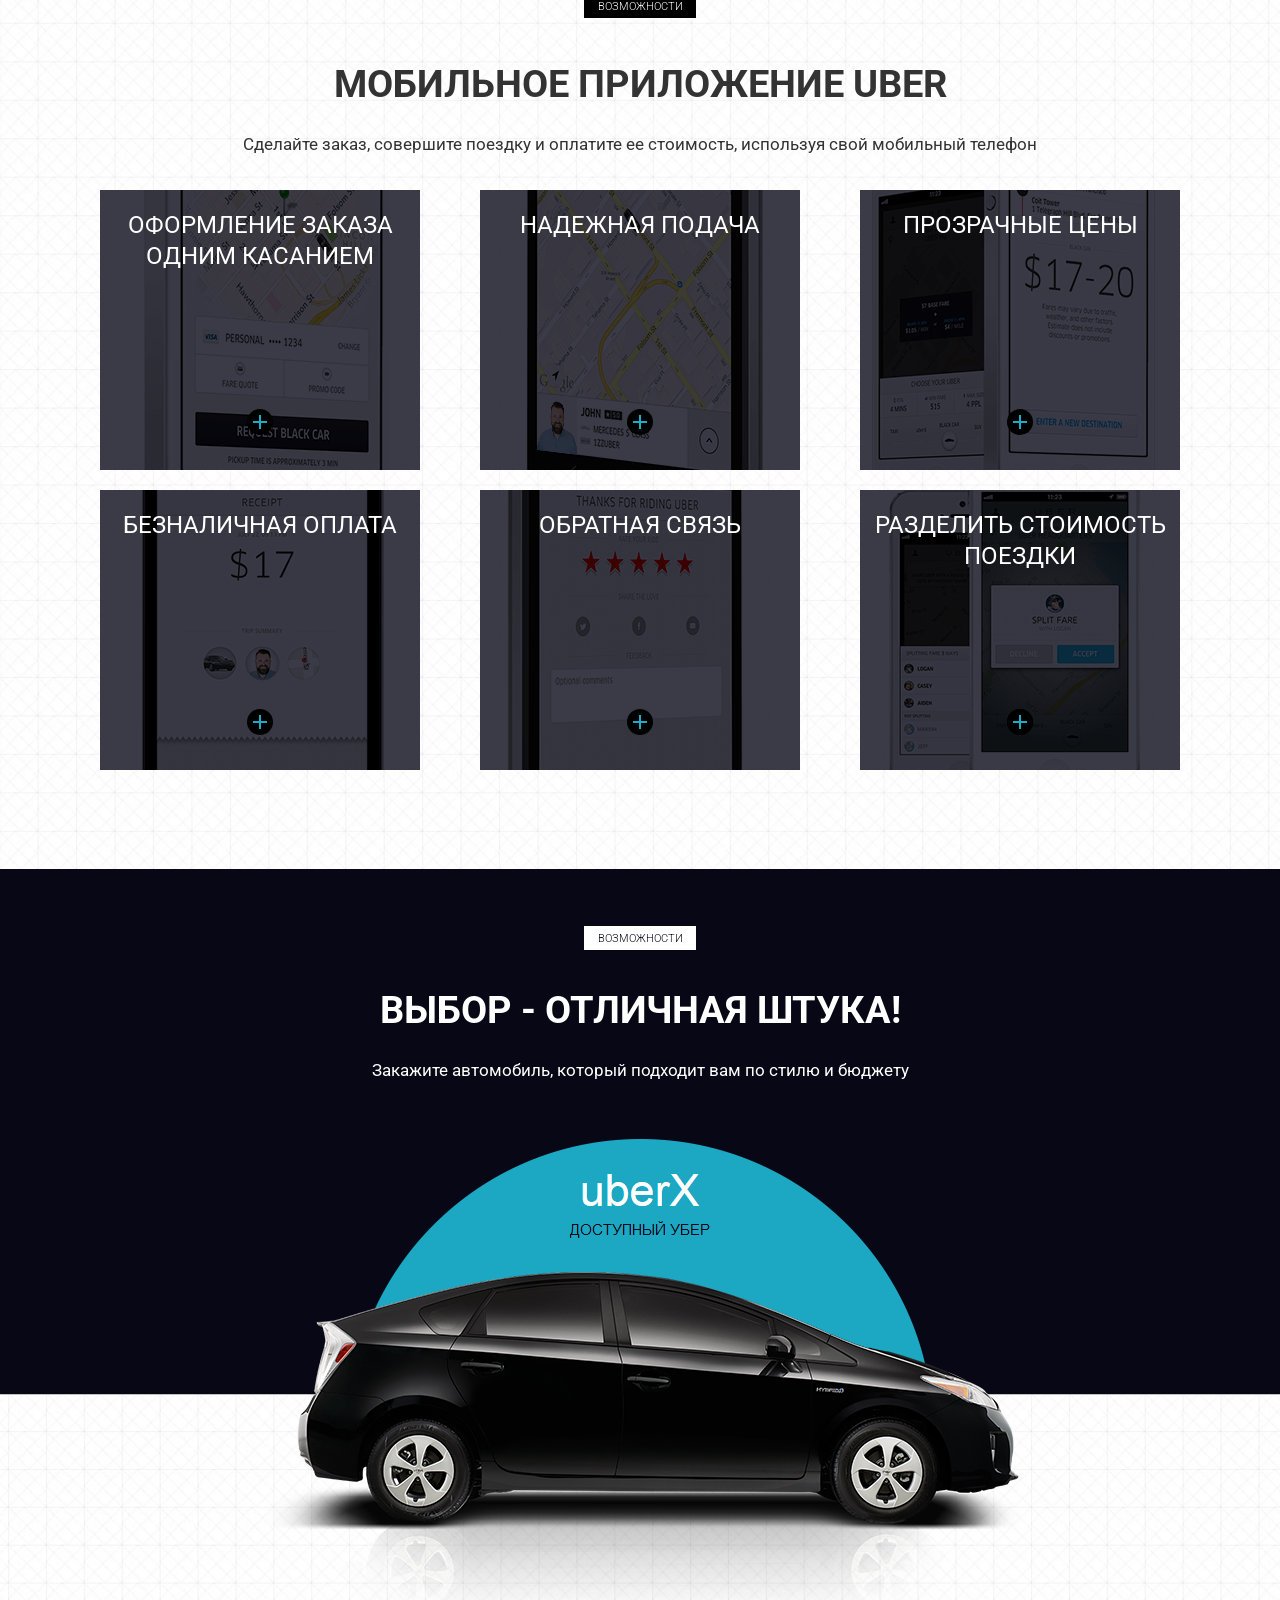
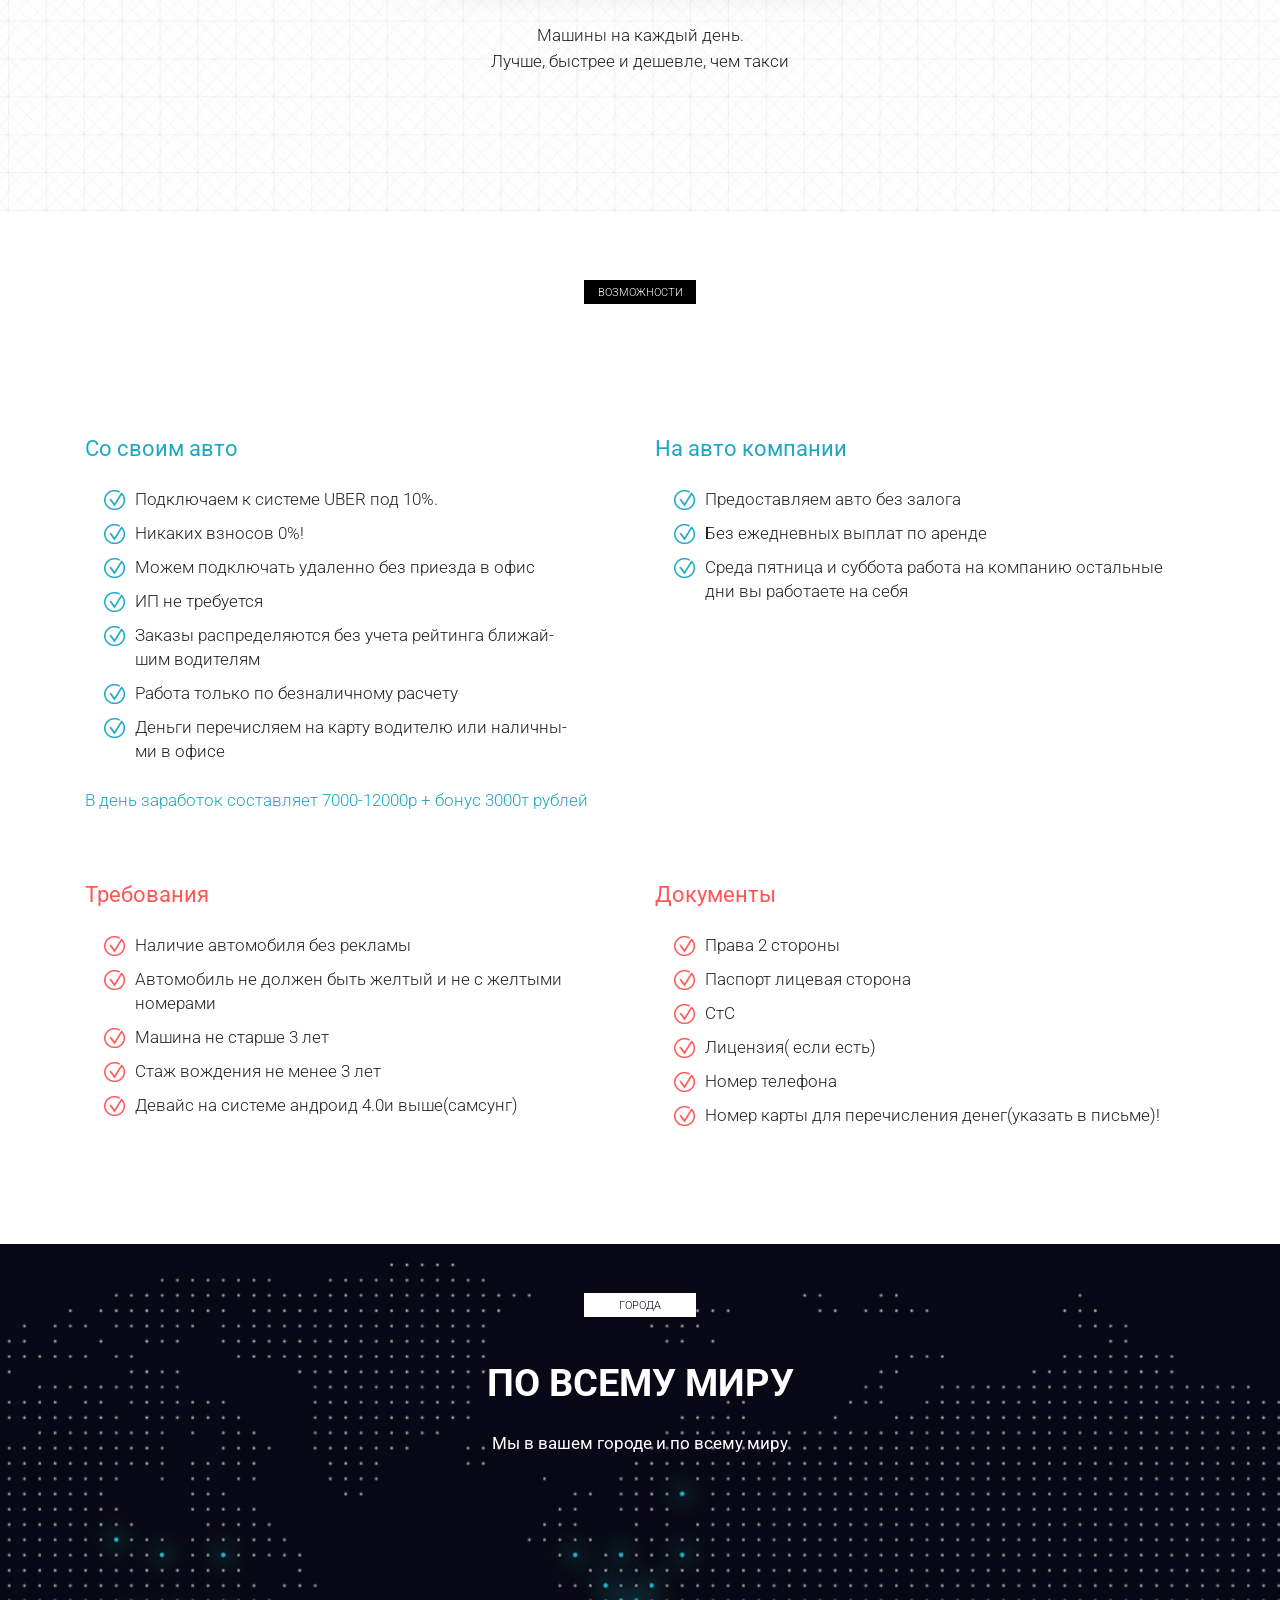
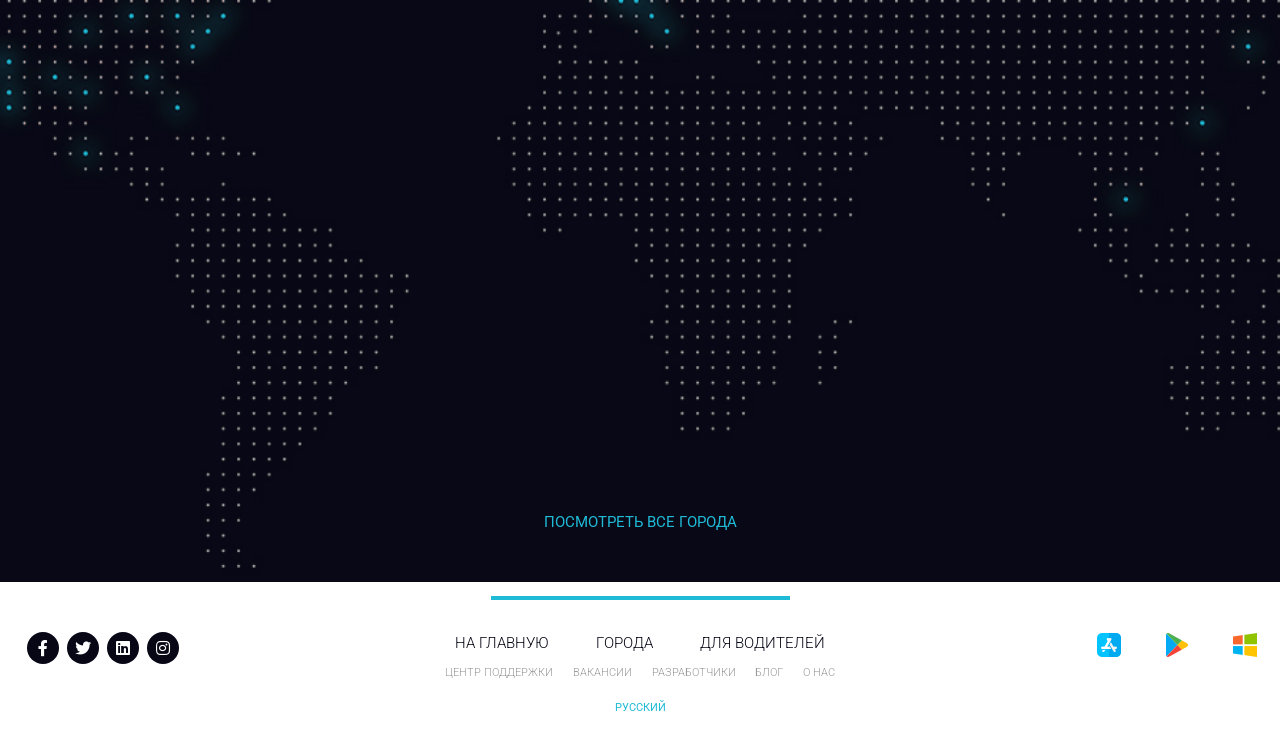
==== commit 7c9ad8fe: "Update index.html" ====
--- a/index.html
+++ b/index.html
@@ -168,8 +168,8 @@
     <section class="mobile">
         <div class="container">
             <div class="label_black">возможности</div>
-            <div class="title">мобильное приложение uber</div>
-            <div class="subtitle">Сделайте заказ, совершите поездку и оплатите ее стоимость, используя свой мобильный телефон</div>
+            <div class="title_mobile">мобильное приложение uber</div>
+            <div class="subtitle_mobile">Сделайте заказ, совершите поездку и оплатите ее стоимость, используя свой мобильный телефон</div>
             <div class="row">
                 <div class="col-md-4">
                     <div class="mobile_item mobile_item_1">
--- a/css/style.css
+++ b/css/style.css
@@ -172,9 +172,25 @@
   text-transform: uppercase;
   text-align: center; }
 
+.title_mobile {
+  margin-bottom: 0;
+  margin-top: 38px;
+  color: #333333;
+  font-size: 38px;
+  font-weight: 700;
+  text-transform: uppercase;
+  text-align: center; }
+
 .subtitle {
   margin-top: 19px;
   color: #ffffff;
+  font-size: 17px;
+  font-weight: 400;
+  text-align: center; }
+
+.subtitle_mobile {
+  margin-top: 19px;
+  color: #333333;
   font-size: 17px;
   font-weight: 400;
   text-align: center; }
@@ -229,8 +245,8 @@
     width: 320px;
     height: 280px;
     margin: 0 auto;
-    margin-bottom: 19px;
-    padding-top: 92px; }
+    margin-bottom: 20px;
+    padding-top: 20px; }
     .mobile_item_1 {
       background: url("../img/easytoorder.png") center center/cover no-repeat; }
     .mobile_item_2 {
@@ -471,6 +487,15 @@
     text-transform: uppercase;
     text-align: center; }
 
+.footer_mobile {
+  width: 160px;
+  display: -webkit-box;
+  display: -ms-flexbox;
+  display: flex;
+  -webkit-box-pack: justify;
+      -ms-flex-pack: justify;
+          justify-content: space-between; }
+
 .xs-visible {
   display: none; }
 
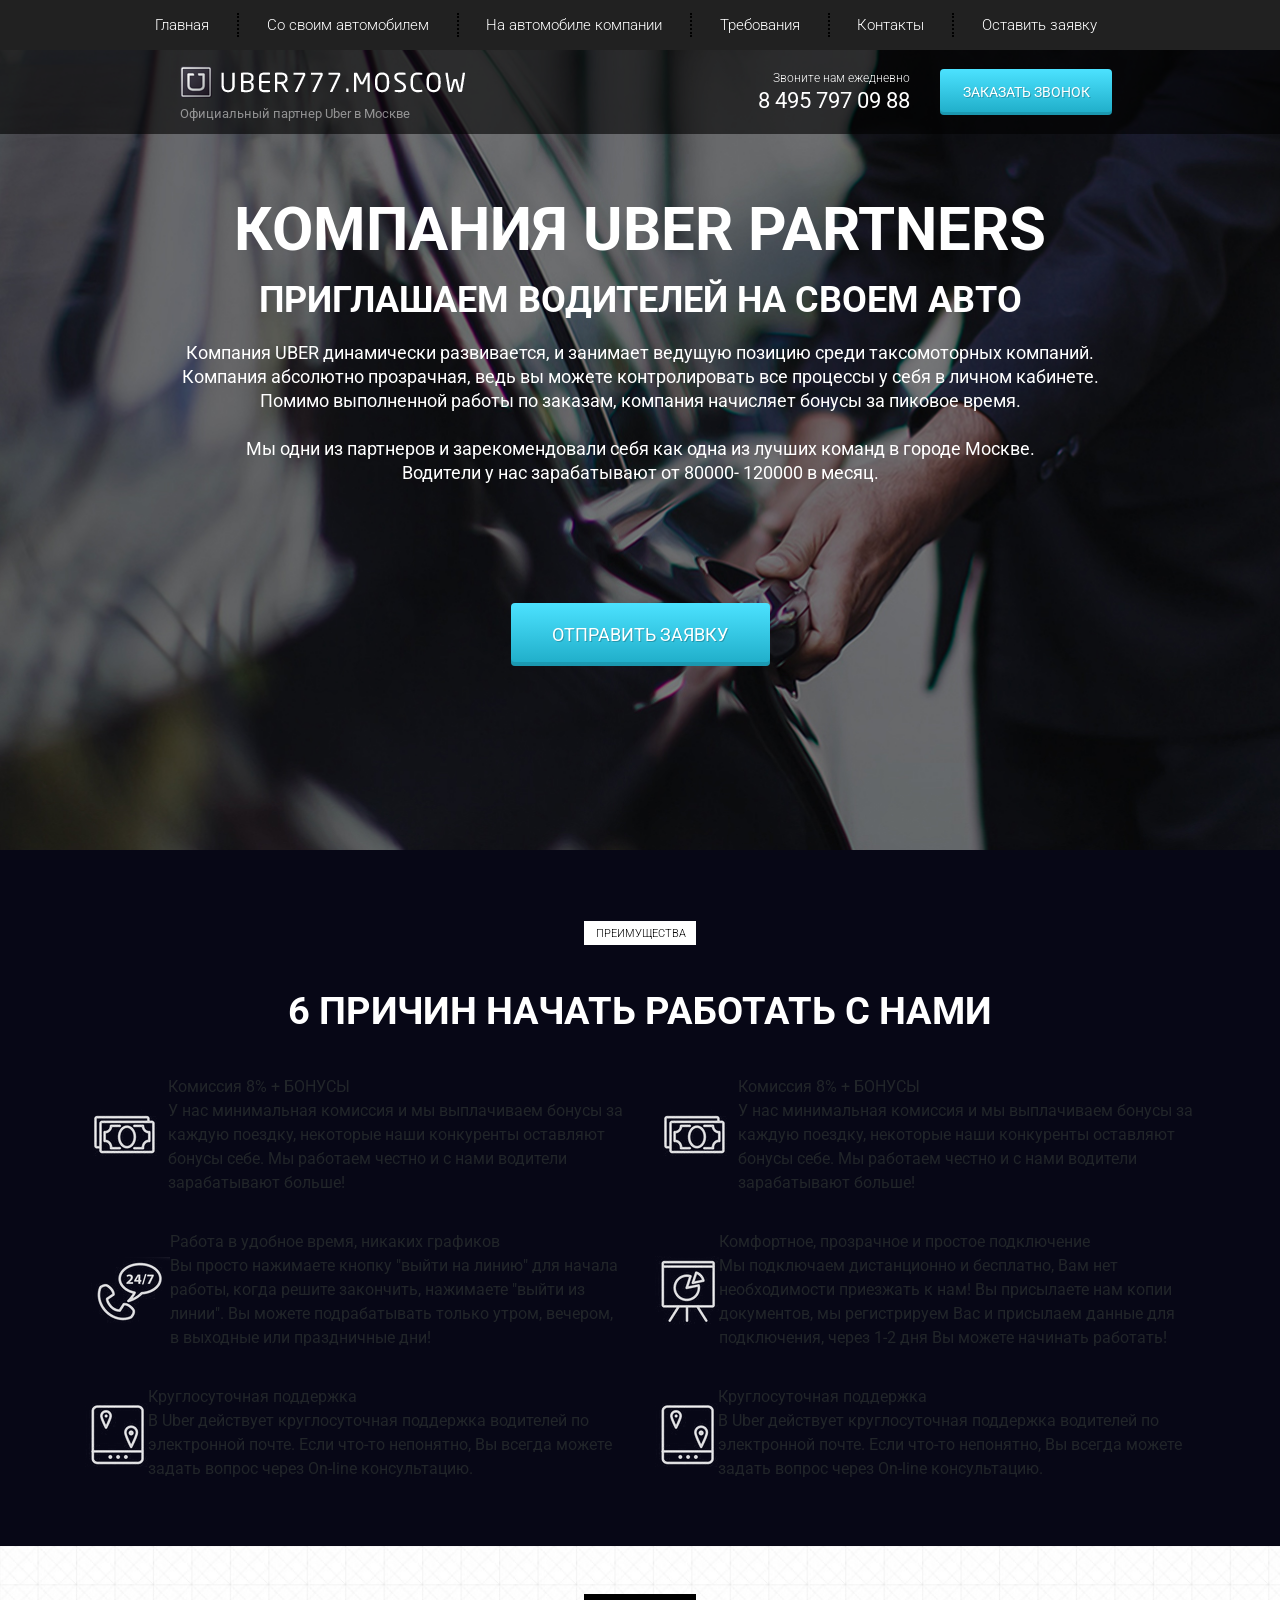
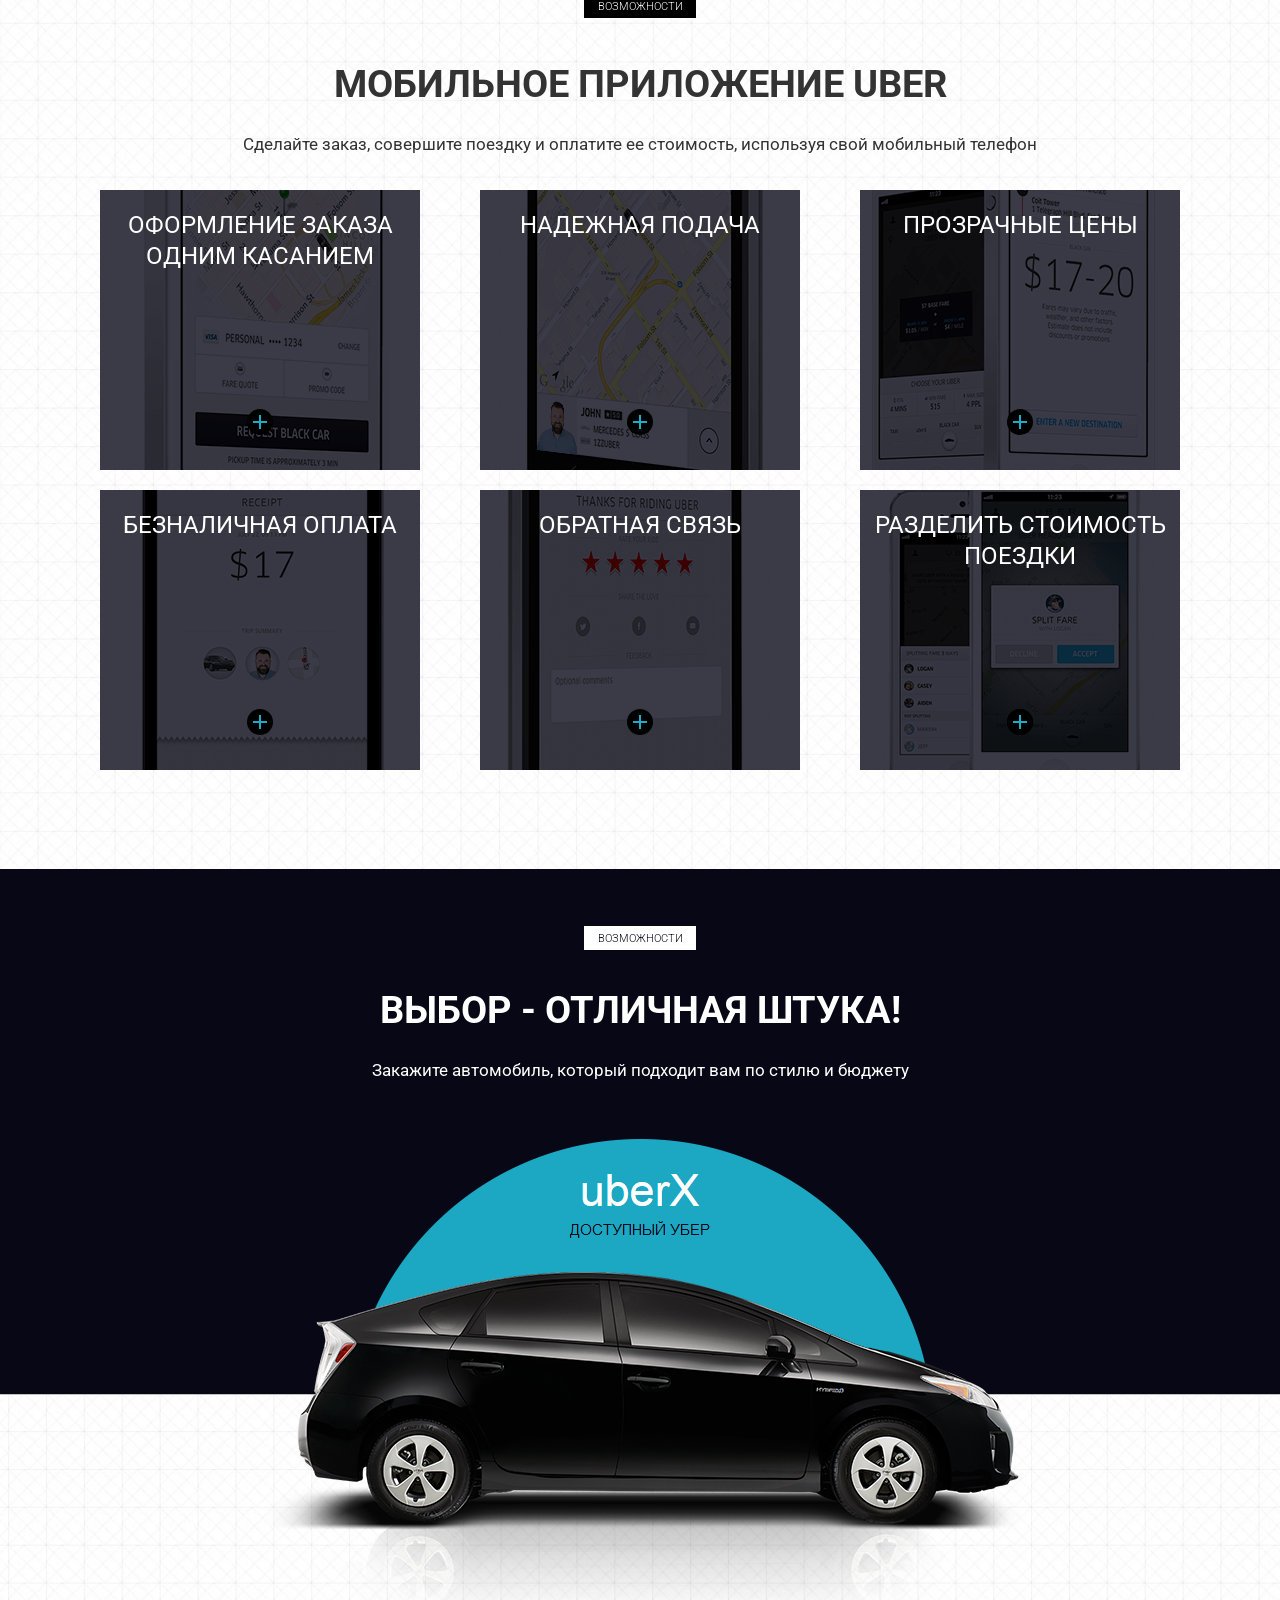
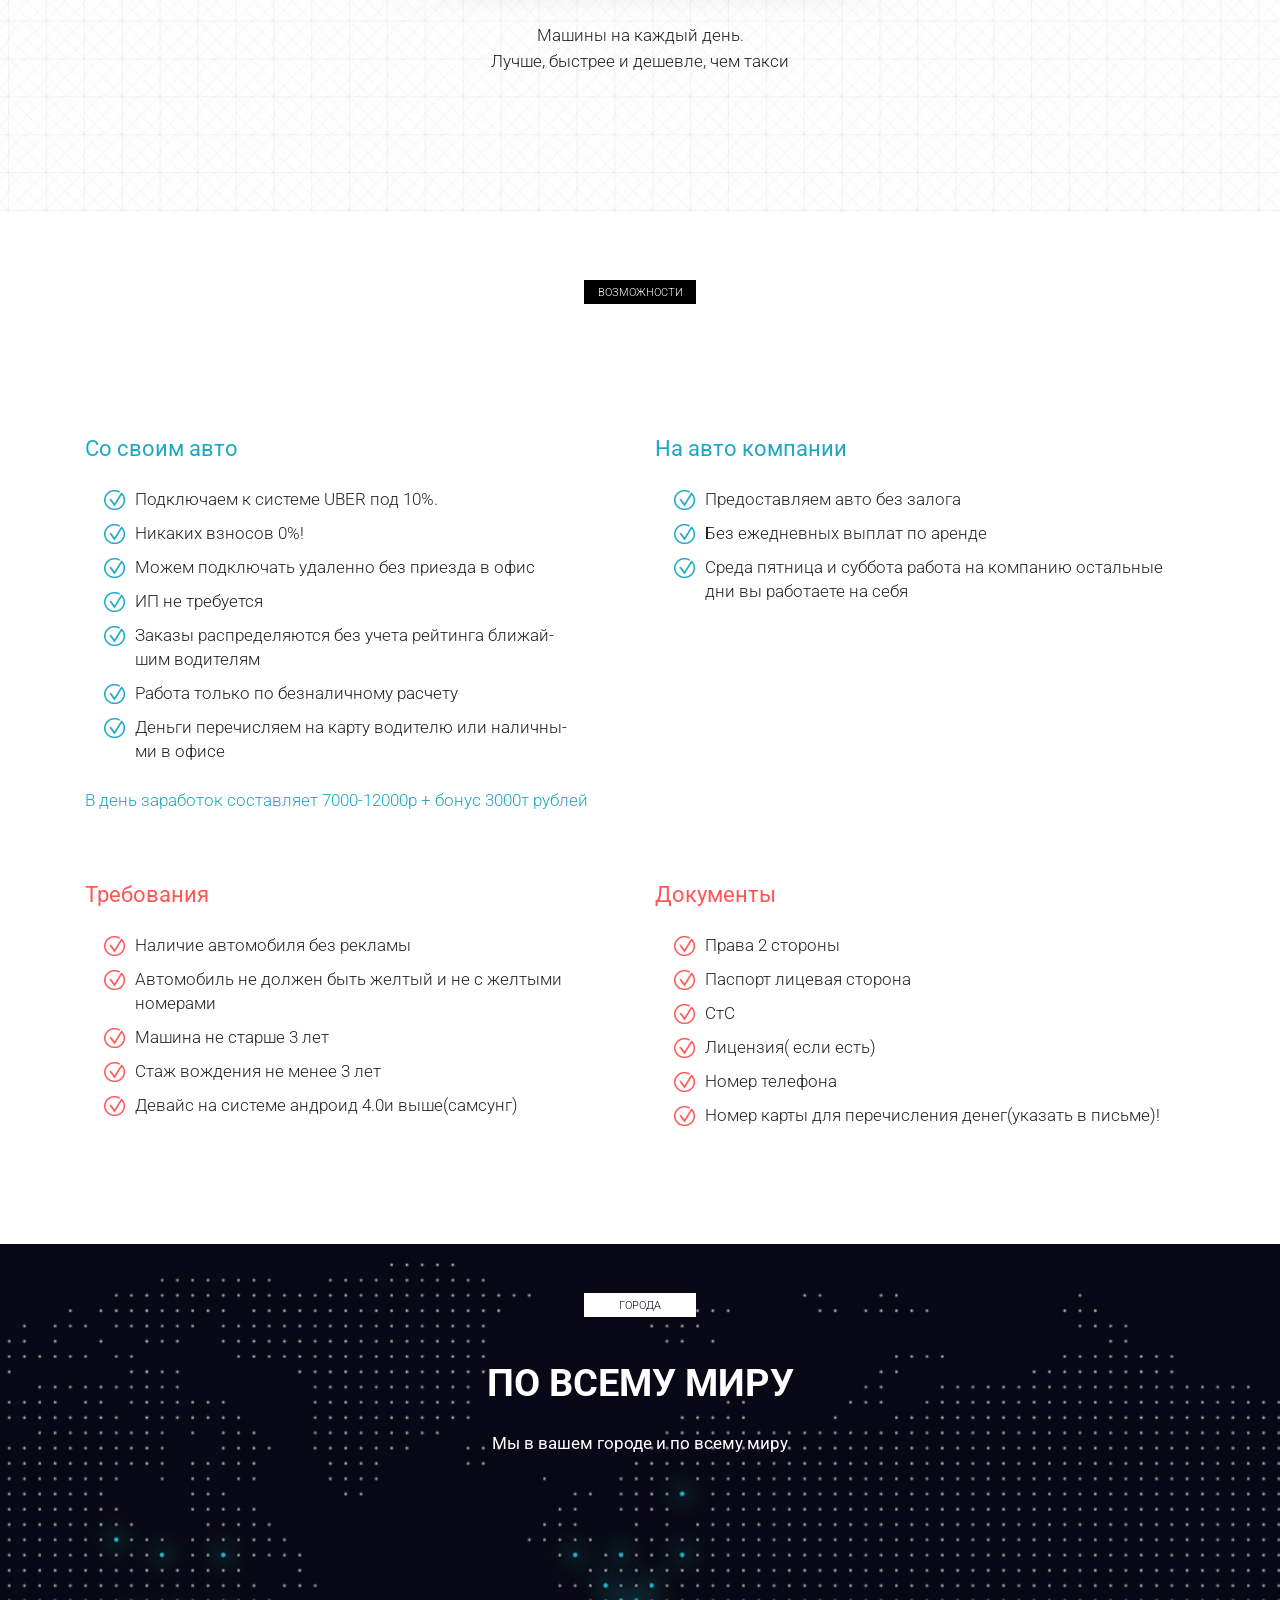
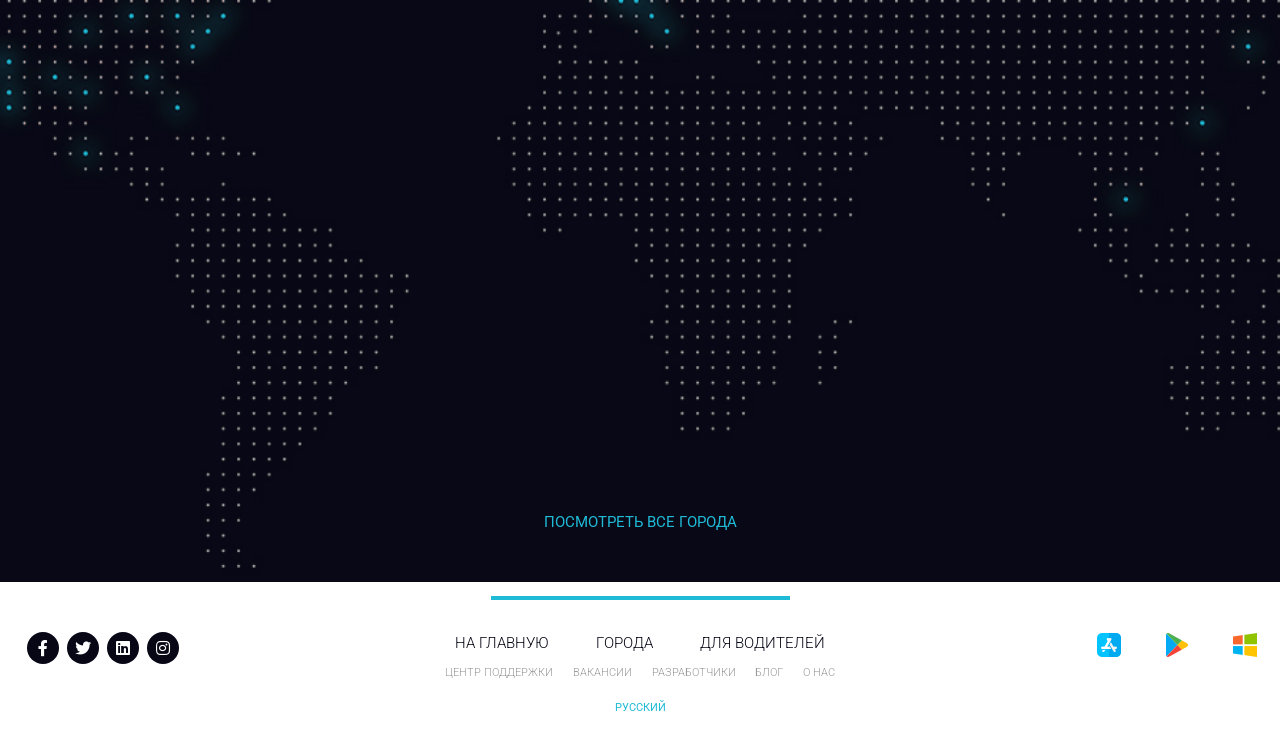
==== commit e6cb6a59: "Update index.html" ====
--- a/index.html
+++ b/index.html
@@ -82,7 +82,7 @@
     <section class="reasons">
         <div class="container">
             <div class="label">преимущества</div>
-            <h2 class="title">4 причины начать работать с нами</h2>
+            <h2 class="title">6 причин начать работать с нами</h2>
             <div class="row">
                 <div class="col-md-6">
                     <div class="reasons_block">
@@ -118,7 +118,7 @@
                         <div class="reasons_descr">
                             <div class="reasons_subtitle">Работа в удобное время, никаких графиков</div>
                             <div class="reasons_text">
-                                Вы просто нажимаете кнопку выйти на линию для начала работы, когда решите закончить, нажимаете выйти с линии. Вы можете подрабатывать только утром, вечером, в выходные или праздничные дни!
+                                Вы просто нажимаете кнопку "выйти на линию" для начала работы, когда решите закончить, нажимаете "выйти из линии". Вы можете подрабатывать только утром, вечером, в выходные или праздничные дни!
                             </div>
                         </div>
                     </div>
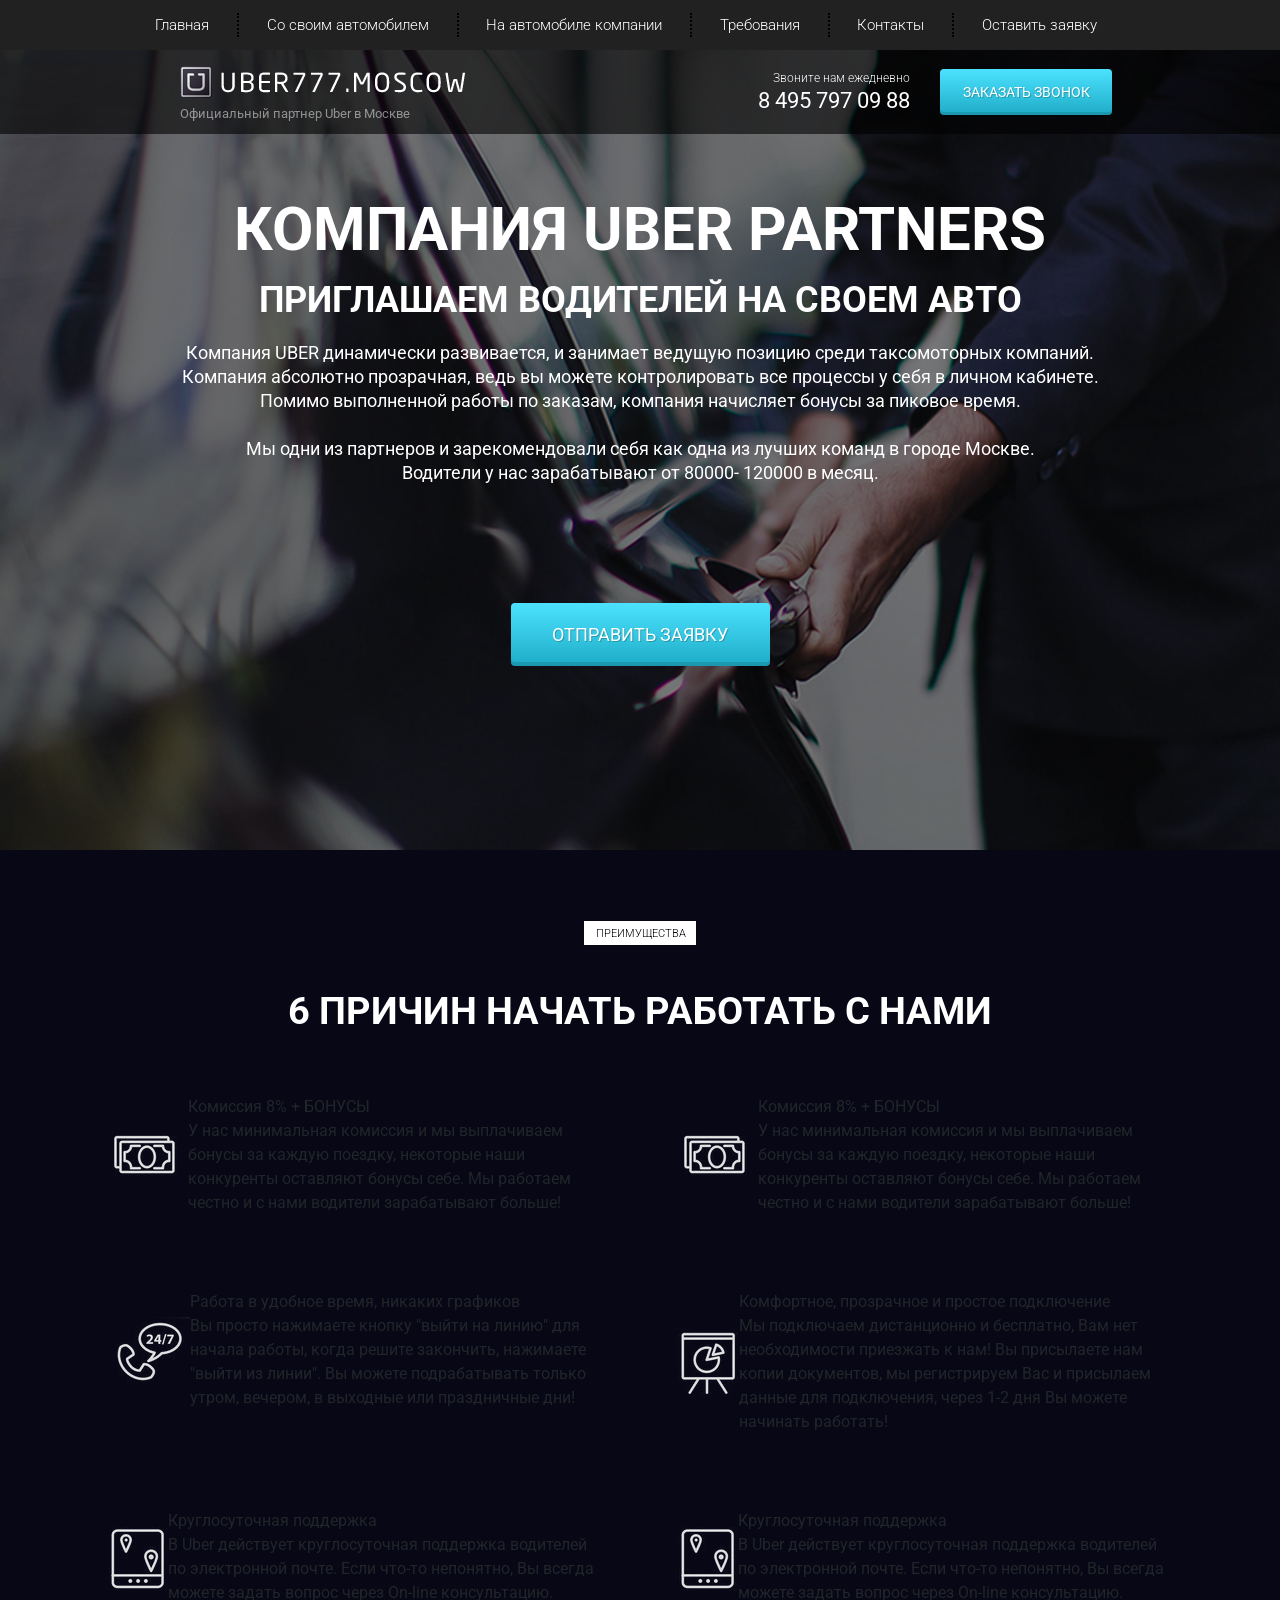
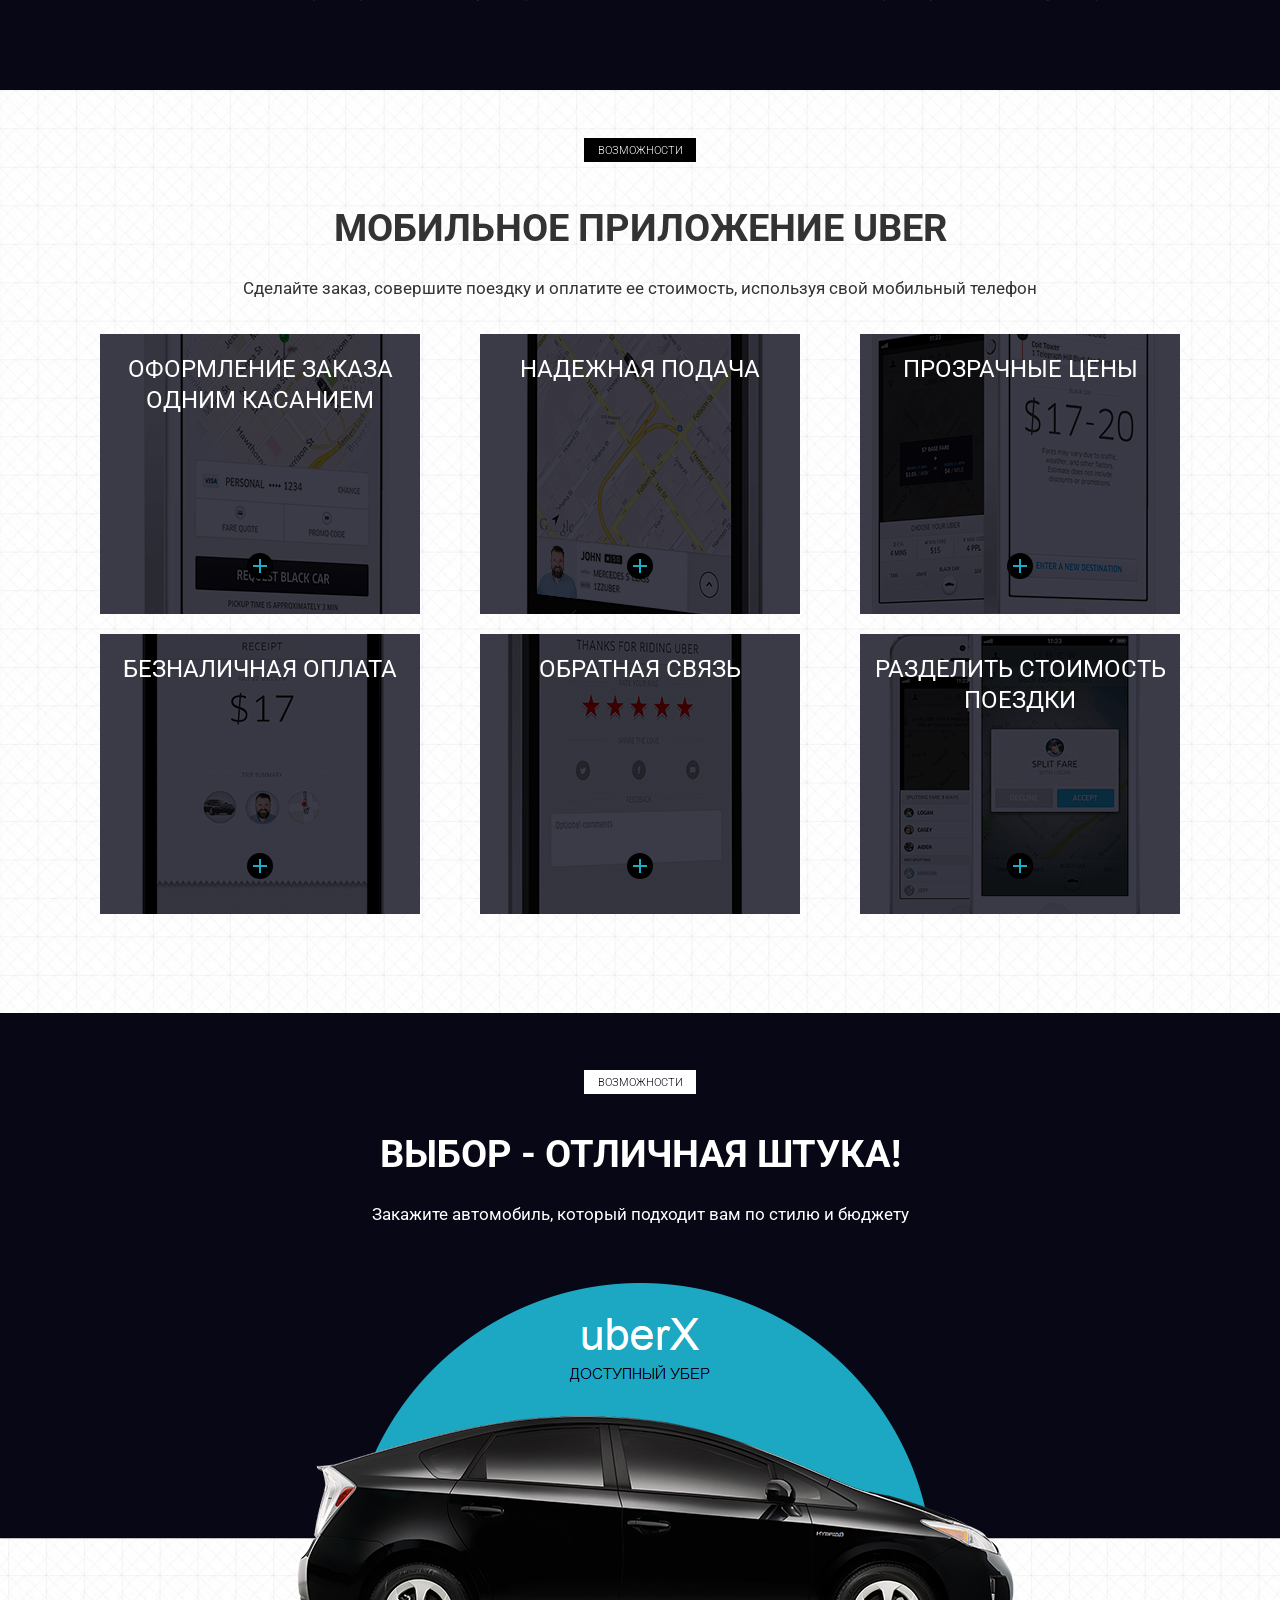
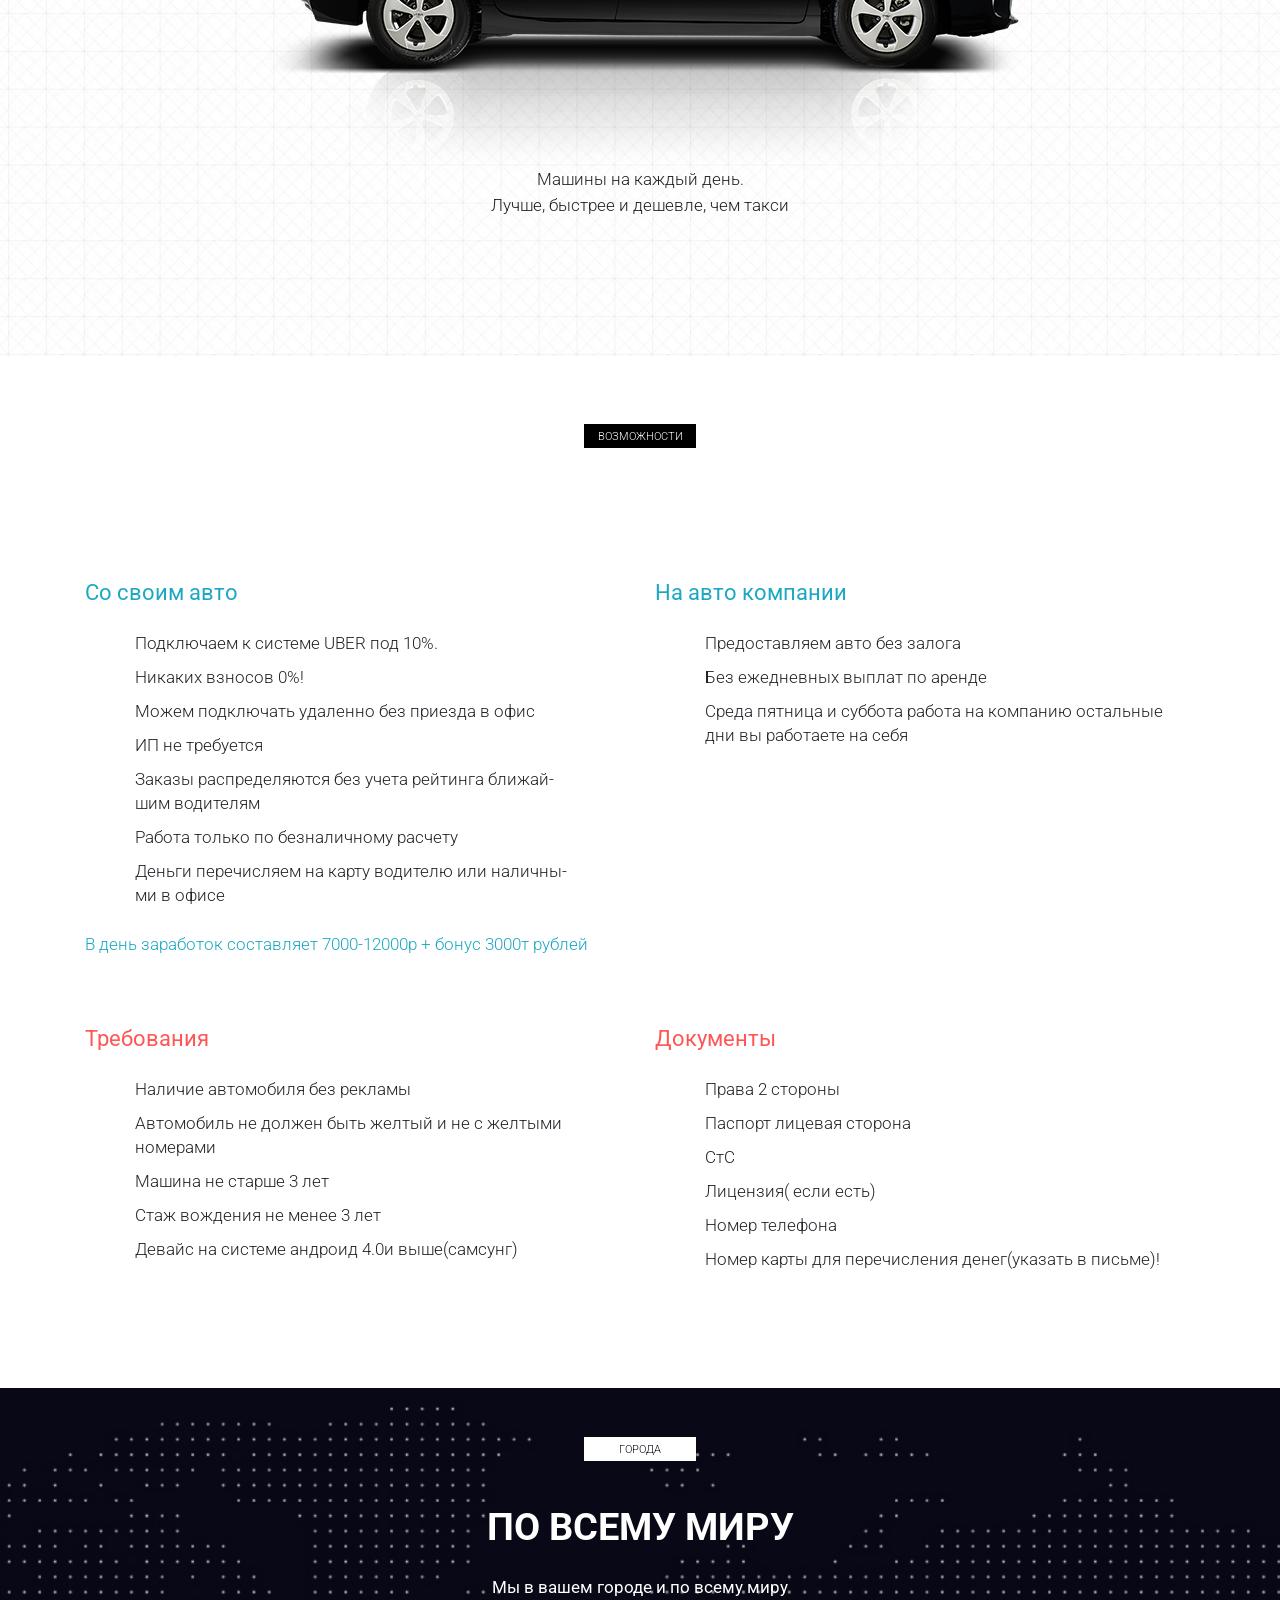
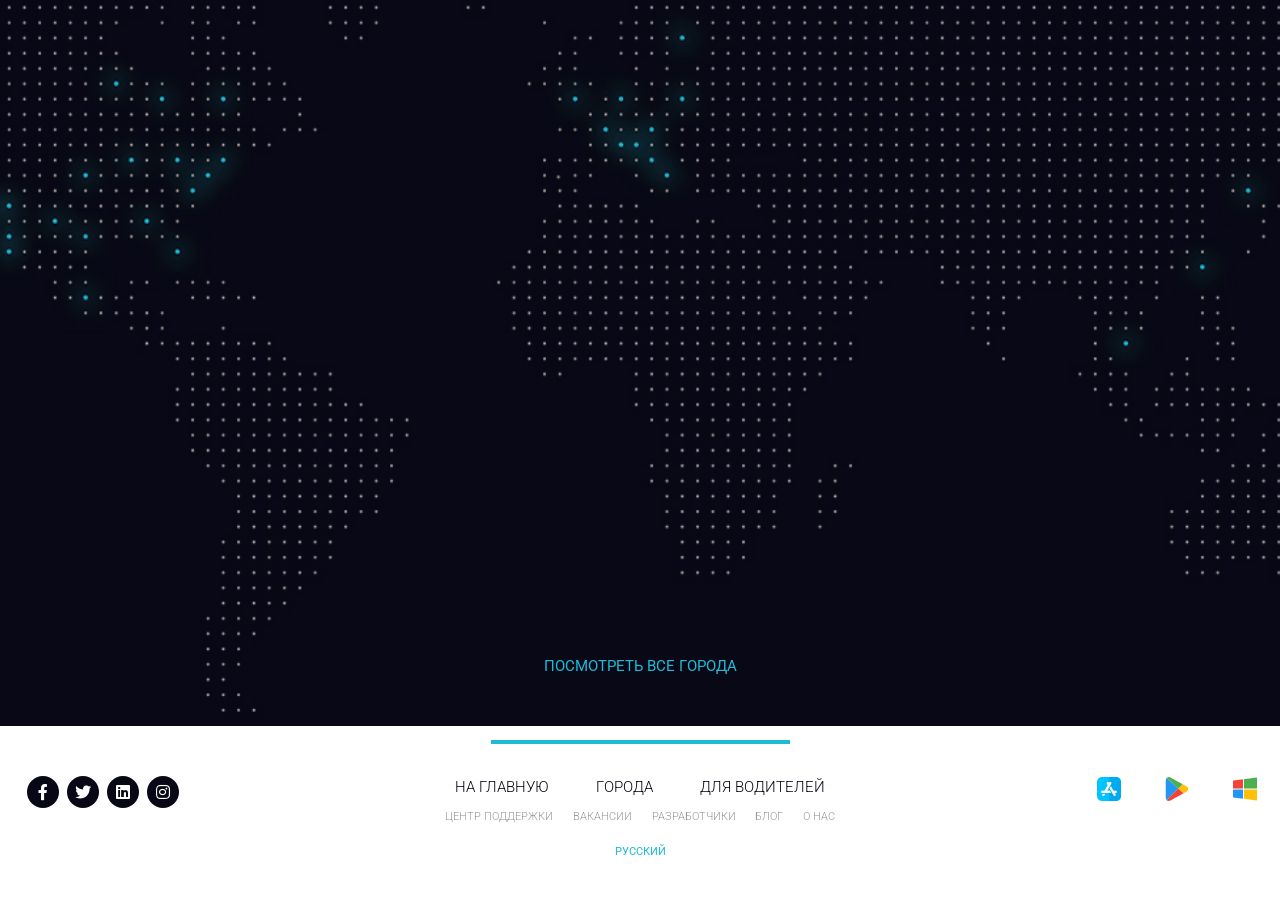
==== commit 64303f84: "Update index.html" ====
--- a/index.html
+++ b/index.html
@@ -330,13 +330,13 @@
             <div>
                 <div class="footer_mobile">
                     <a href="#">
-                        <img src="img/app_store.png" alt="App Store">
+                        <img src="src/img/app-store.png" alt="App Store">
                     </a>
                     <a href="#">
-                        <img src="img/google_play.png" alt="Google play">
+                        <img src="src/img/google-play.png" alt="Google play">
                     </a>
                     <a href="#">
-                        <img src="img/windows_store.png" alt="Windows store">
+                        <img src="src/img/windows.png" alt="Windows store">
                     </a>
                 </div>
             </div>
--- a/css/style.css
+++ b/css/style.css
@@ -88,7 +88,7 @@
 
 .promo {
   min-height: 800px;
-  background: url("../img/first_bg.jpg") center center/cover no-repeat;
+  background: url("../src/img/first_bg.jpg") center center/cover no-repeat;
   padding: 150px 0 135px 0; }
   .promo_header {
     color: #ffffff;
@@ -195,6 +195,9 @@
   font-weight: 400;
   text-align: center; }
 
+.reasons_text .reasons_subtitle {
+  color: #ffffff; }
+
 .reasons .reasons_block {
   display: -webkit-box;
   display: -ms-flexbox;
@@ -205,24 +208,12 @@
   -webkit-box-align: center;
       -ms-flex-align: center;
           align-items: center;
-  margin-top: 35px; }
-  .reasons .reasons_block_round {
-    display: -webkit-box;
-    display: -ms-flexbox;
-    display: flex;
-    -webkit-box-pack: center;
-        -ms-flex-pack: center;
-            justify-content: center;
-    -webkit-box-align: center;
-        -ms-flex-align: center;
-            align-items: center;
-    margin-right: 26px;
-    width: 113px;
-    height: 113px;
-    background-color: #000000;
-    border-radius: 100%; }
+  margin-top: 35px;
+  padding: 20px; }
+ 
   .reasons .reasons_block_descr {
-    width: 343px; }
+    width: 343px;
+    padding: 20px; }
     .reasons .reasons_block_descr_subtitle {
       line-height: 21px;
       color: #ffffff;
@@ -237,7 +228,7 @@
 .mobile {
   min-height: 864px;
   padding: 48px 0 79px 0;
-  background: url(../img/bg_mobileapp.jpg) center center/cover no-repeat; }
+  background: url(../src/img/bg_mobileapp.jpg) center center/cover no-repeat; }
   .mobile .row {
     margin-top: 32px; }
   .mobile_item {
@@ -248,17 +239,17 @@
     margin-bottom: 20px;
     padding-top: 20px; }
     .mobile_item_1 {
-      background: url("../img/easytoorder.png") center center/cover no-repeat; }
+      background: url("../src/img/easytoorder.png") center center/cover no-repeat; }
     .mobile_item_2 {
-      background: url("../img/reliability.png") center center/cover no-repeat; }
+      background: url("../src/img/reliability.png") center center/cover no-repeat; }
     .mobile_item_3 {
-      background: url("../img/clear_cost.png") center center/cover no-repeat; }
+      background: url("../src/img/clear_cost.png") center center/cover no-repeat; }
     .mobile_item_4 {
-      background: url("../img/online_pay.png") center center/cover no-repeat; }
+      background: url("../src/img/online_pay.png") center center/cover no-repeat; }
     .mobile_item_5 {
-      background: url("../img/reversed_comm.png") center center/cover no-repeat; }
+      background: url("../src/img/reversed_comm.png") center center/cover no-repeat; }
     .mobile_item_6 {
-      background: url("../img/split_fare.png") center center/cover no-repeat; }
+      background: url("../src/img/split_fare.png") center center/cover no-repeat; }
     .mobile_item_subtitle {
       color: #ffffff;
       font-size: 24px;
@@ -311,7 +302,7 @@
         background-color: #ff5656; }
 
 .choice {
-  background: url("../img/bg_car.jpg") center center/cover no-repeat;
+  background: url("../src/img/bg_car.jpg") center center/cover no-repeat;
   min-height: 896px;
   padding: 57px 0 138px 0; }
   .choice .label {
@@ -373,7 +364,7 @@
     background: url(../icons/red_tick.svg) center center/cover no-repeat; }
 
 .world {
-  background: url("../img/bg_world.jpg") center center/cover no-repeat;
+  background: url("../src/img/bg_world.jpg") center center/cover no-repeat;
   min-height: 717px;
   padding: 49px 0 49px 0; }
   .world .title {
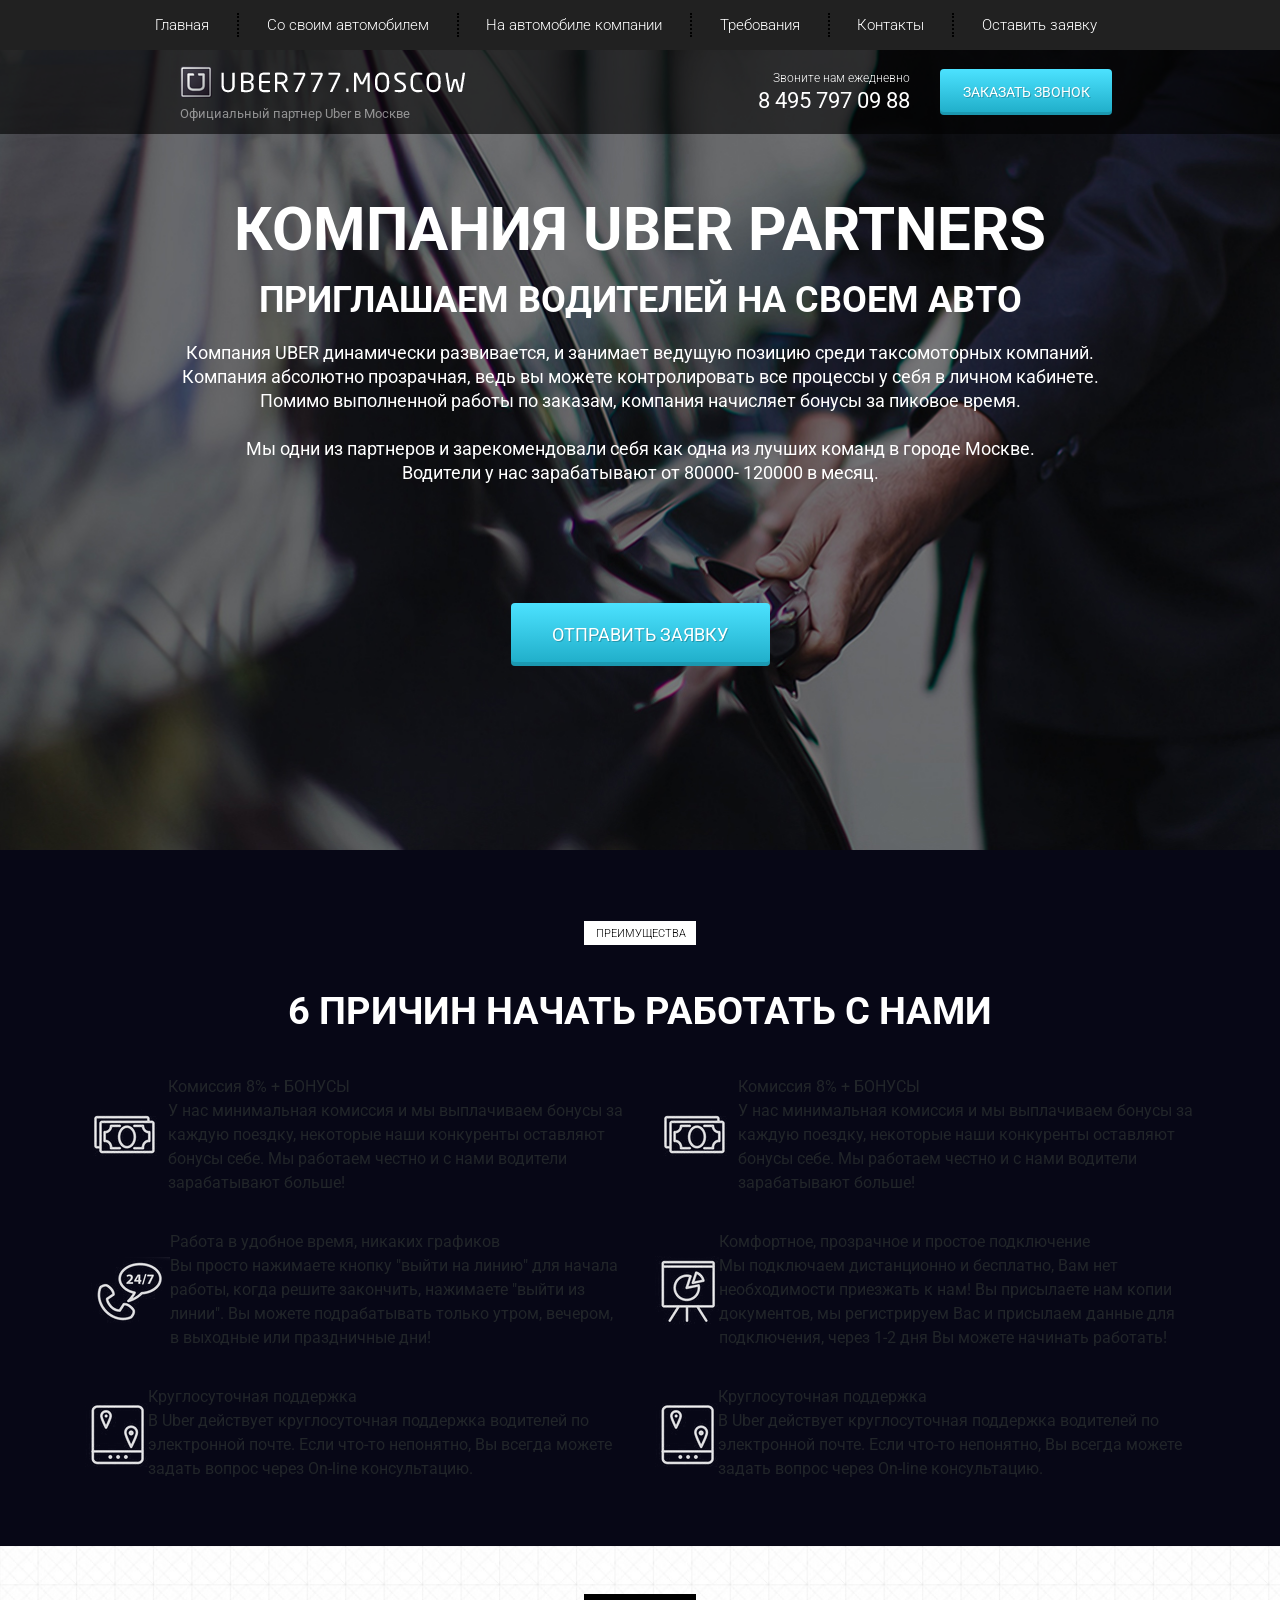
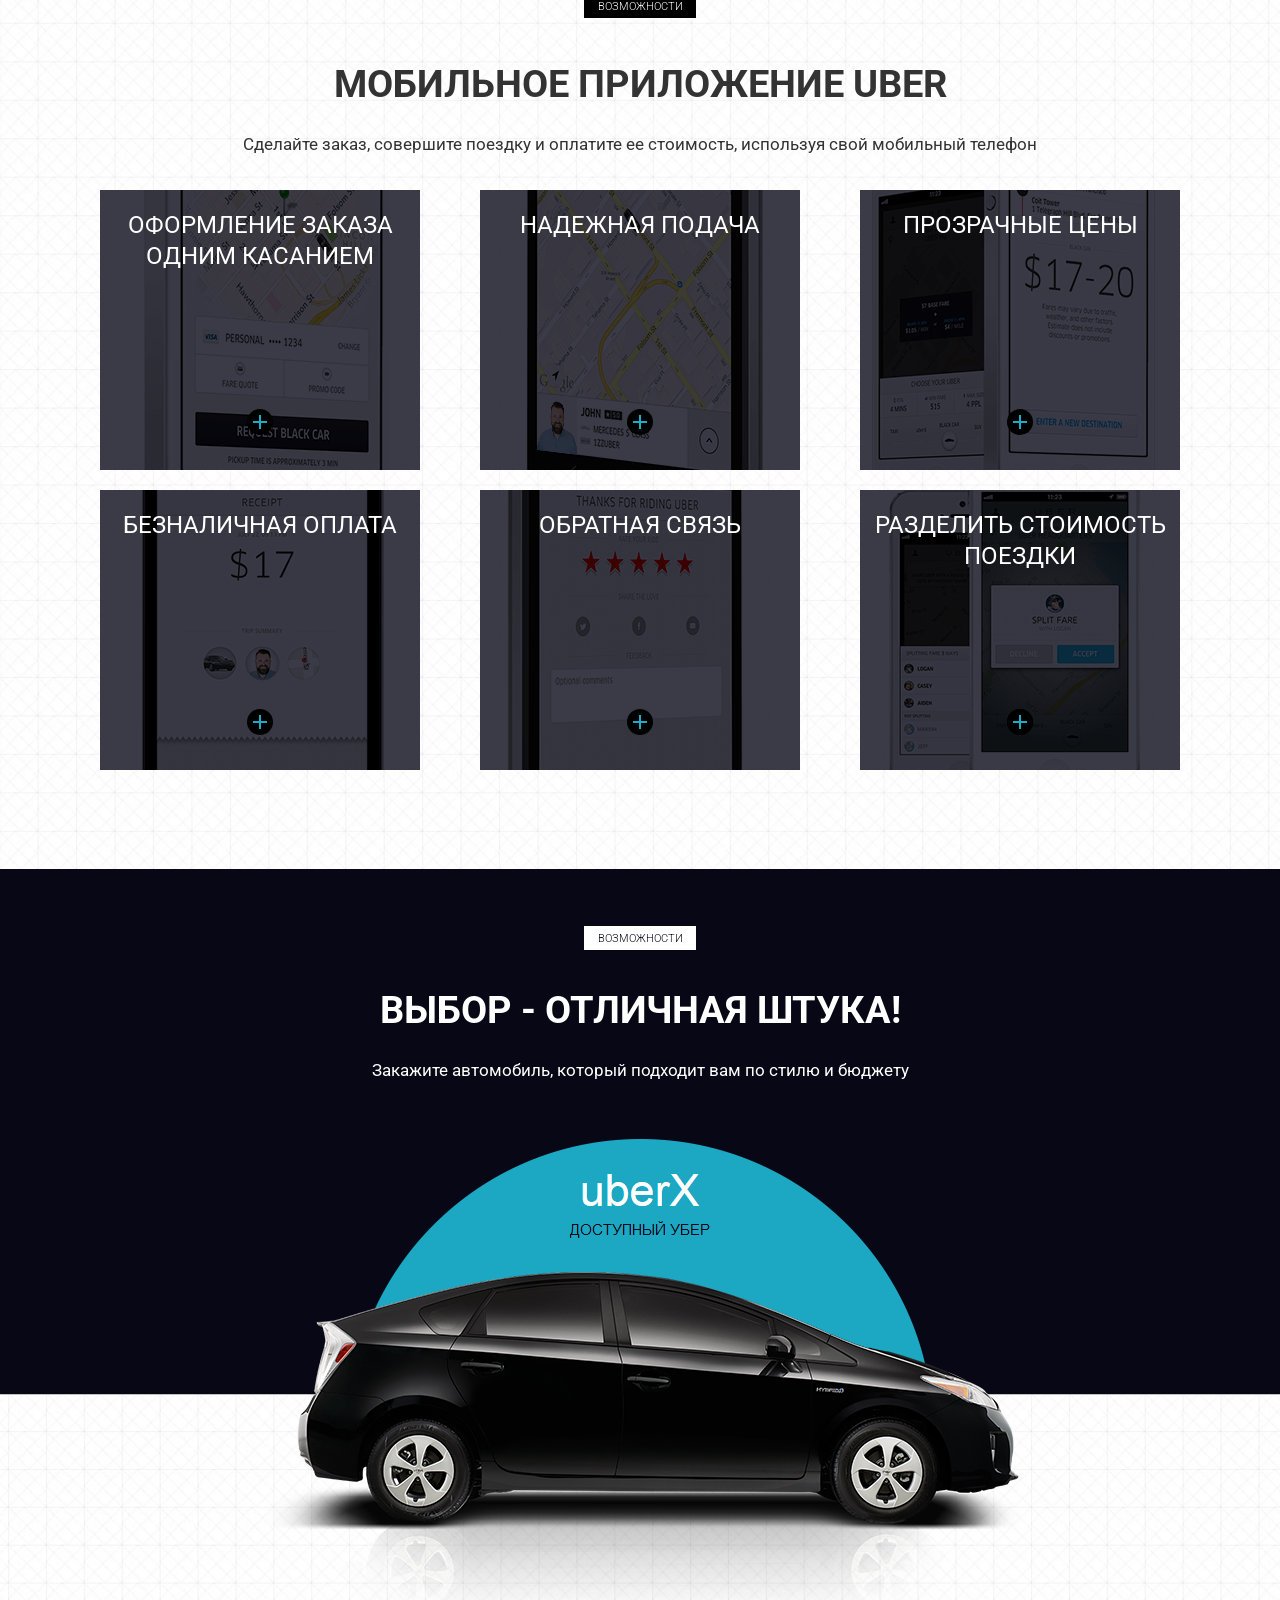
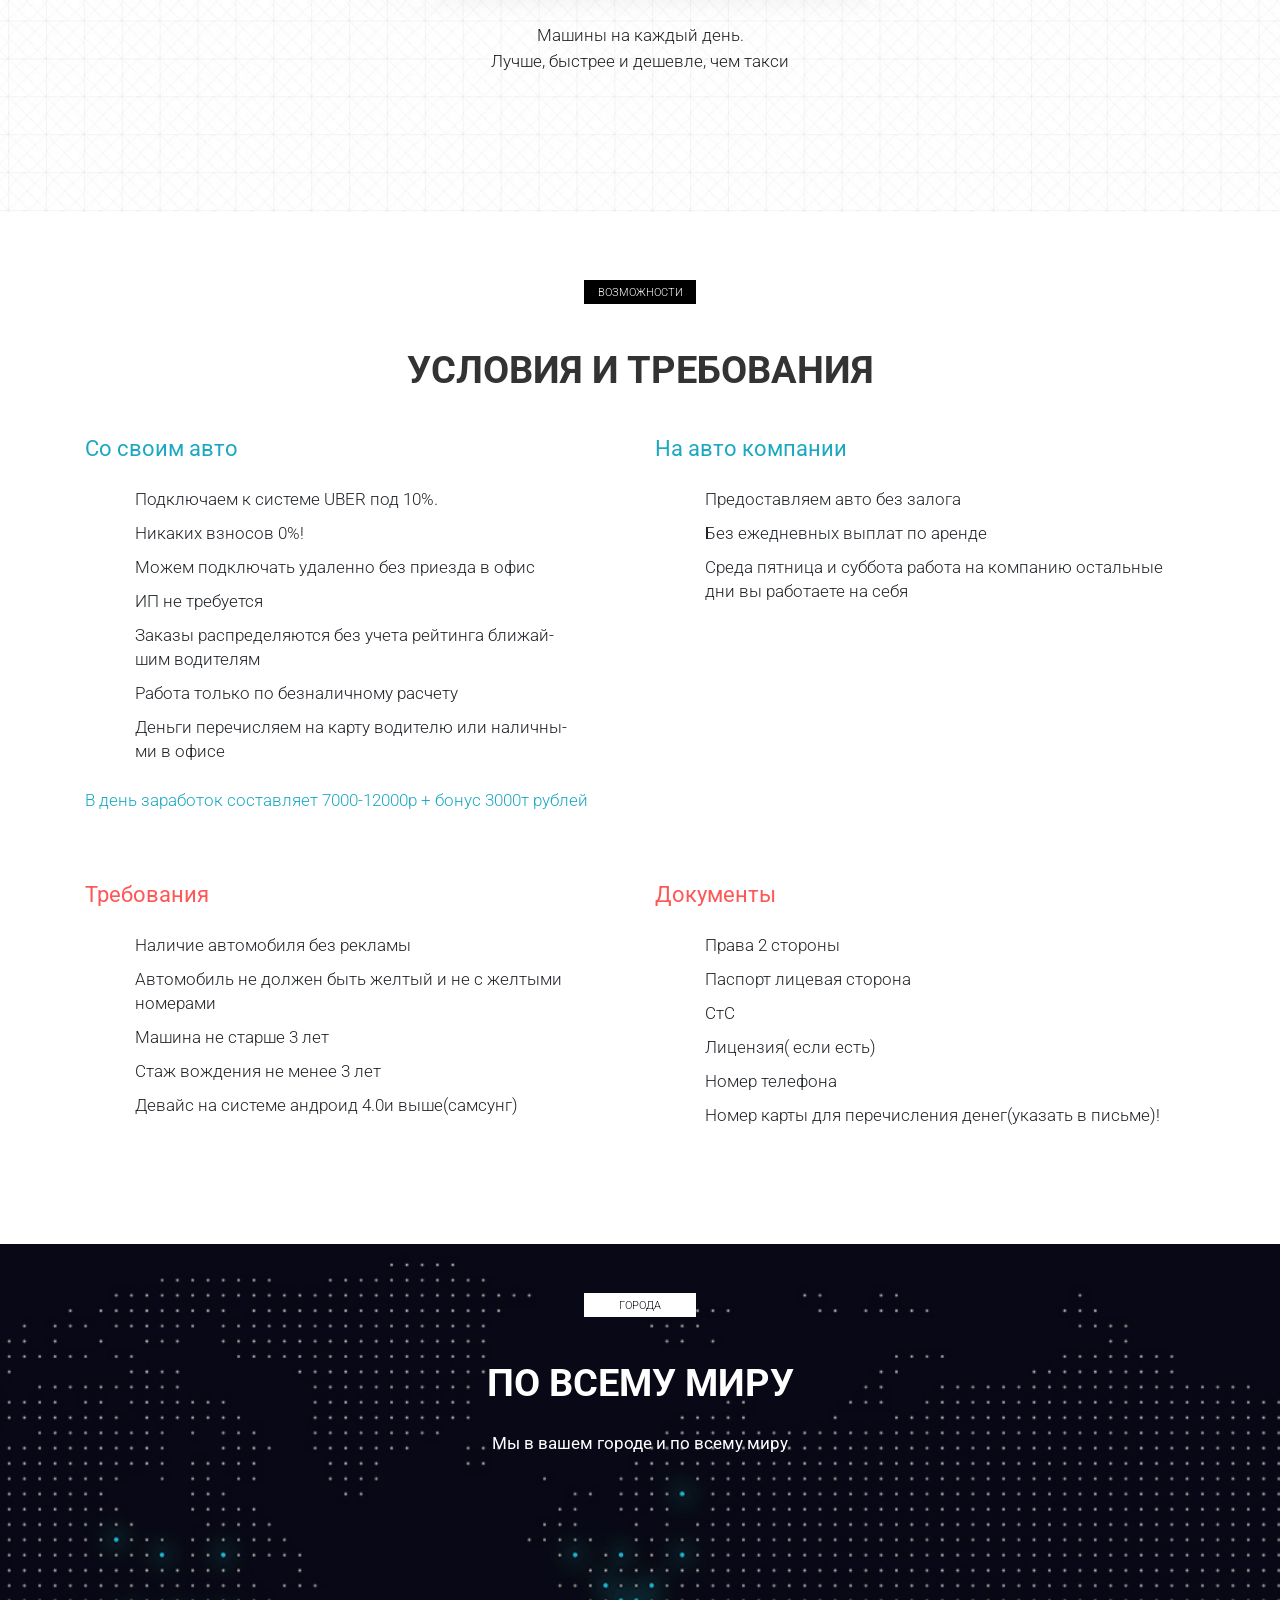
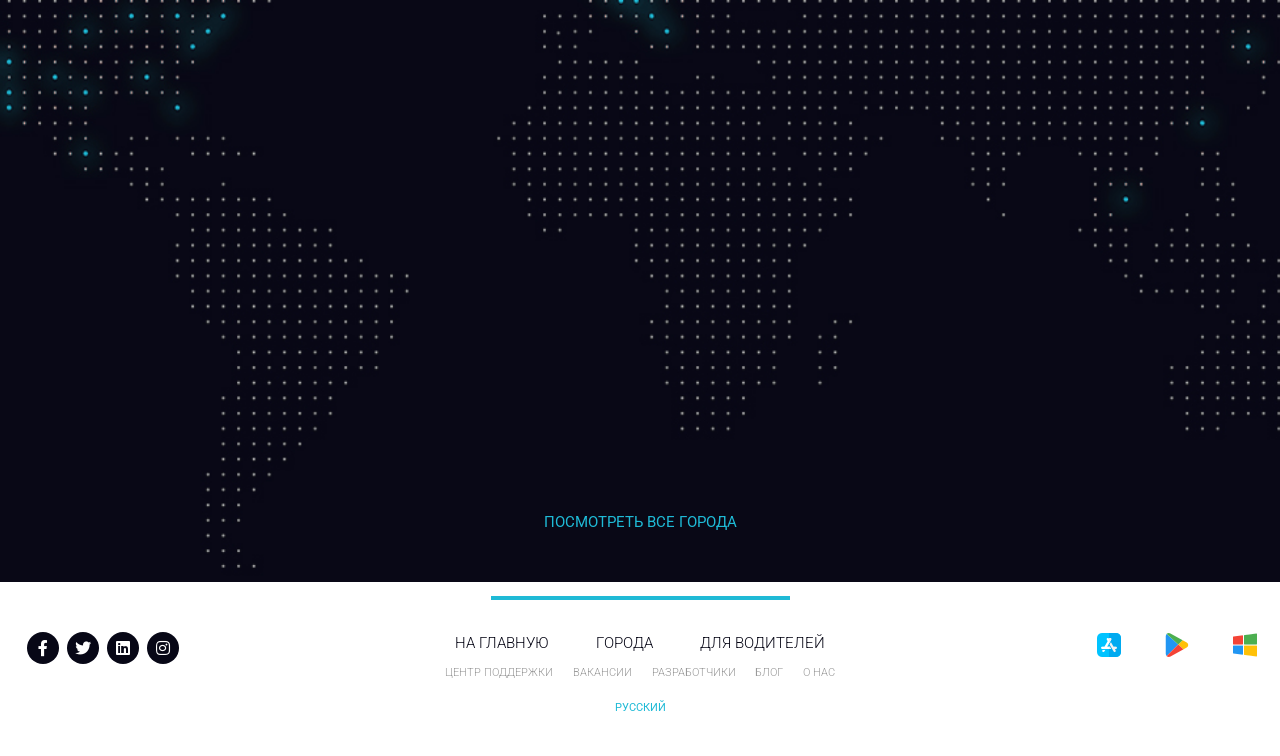
==== commit 545cd34b: "Update index.html" ====
--- a/index.html
+++ b/index.html
@@ -226,7 +226,7 @@
     <section class="require" id="require">
         <div class="container">
             <div class="label_black">Возможности</div>
-            <div class="title">условия и требования</div>
+            <div class="title_black">условия и требования</div>
         <div class="row">
             <div class="col-md-6">
                 <div class="require_block">
--- a/css/style.css
+++ b/css/style.css
@@ -172,6 +172,15 @@
   text-transform: uppercase;
   text-align: center; }
 
+.title_black {
+  margin-bottom: 0;
+  margin-top: 38px;
+  color: #333333;
+  font-size: 38px;
+  font-weight: 700;
+  text-transform: uppercase;
+  text-align: center; }
+
 .title_mobile {
   margin-bottom: 0;
   margin-top: 38px;
@@ -208,12 +217,11 @@
   -webkit-box-align: center;
       -ms-flex-align: center;
           align-items: center;
-  margin-top: 35px;
-  padding: 20px; }
+  margin-top: 35px; }
  
   .reasons .reasons_block_descr {
-    width: 343px;
-    padding: 20px; }
+    width: 250px;
+    padding: 0 40px 0 40px; }
     .reasons .reasons_block_descr_subtitle {
       line-height: 21px;
       color: #ffffff;
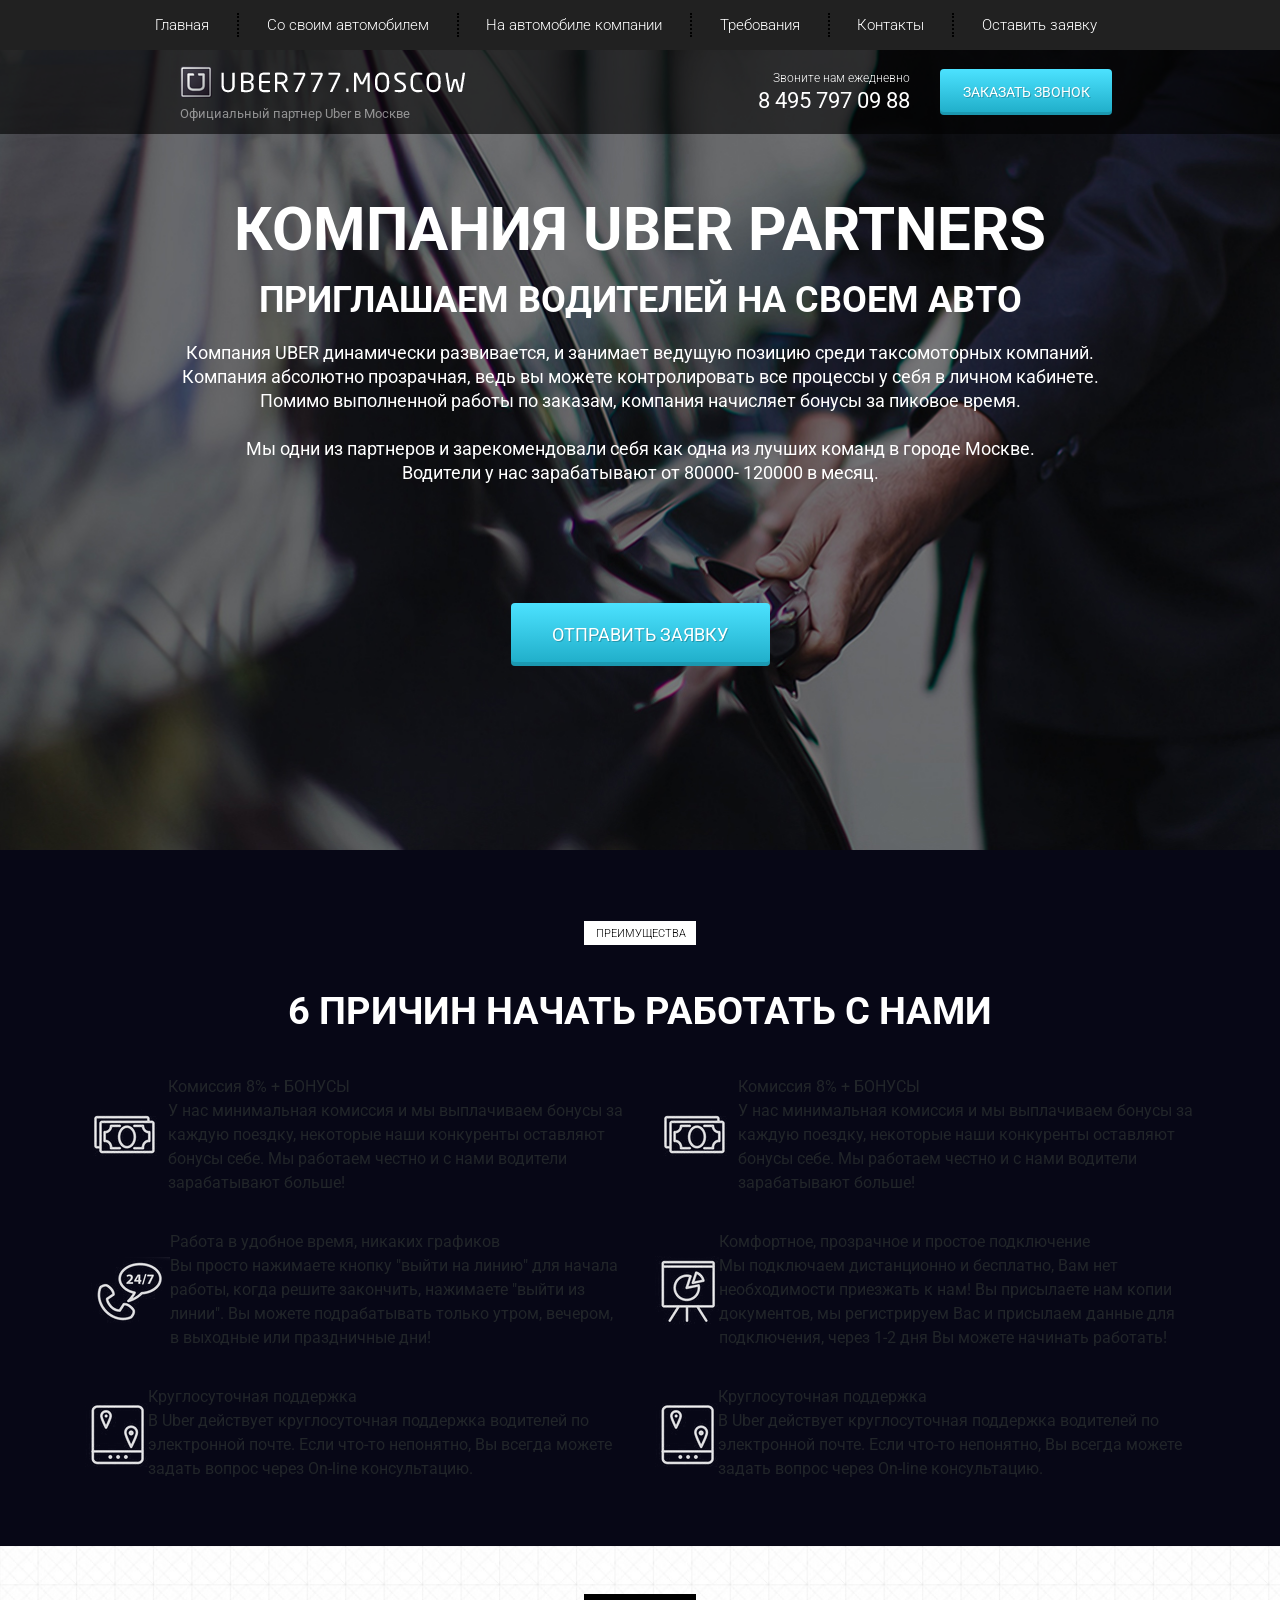
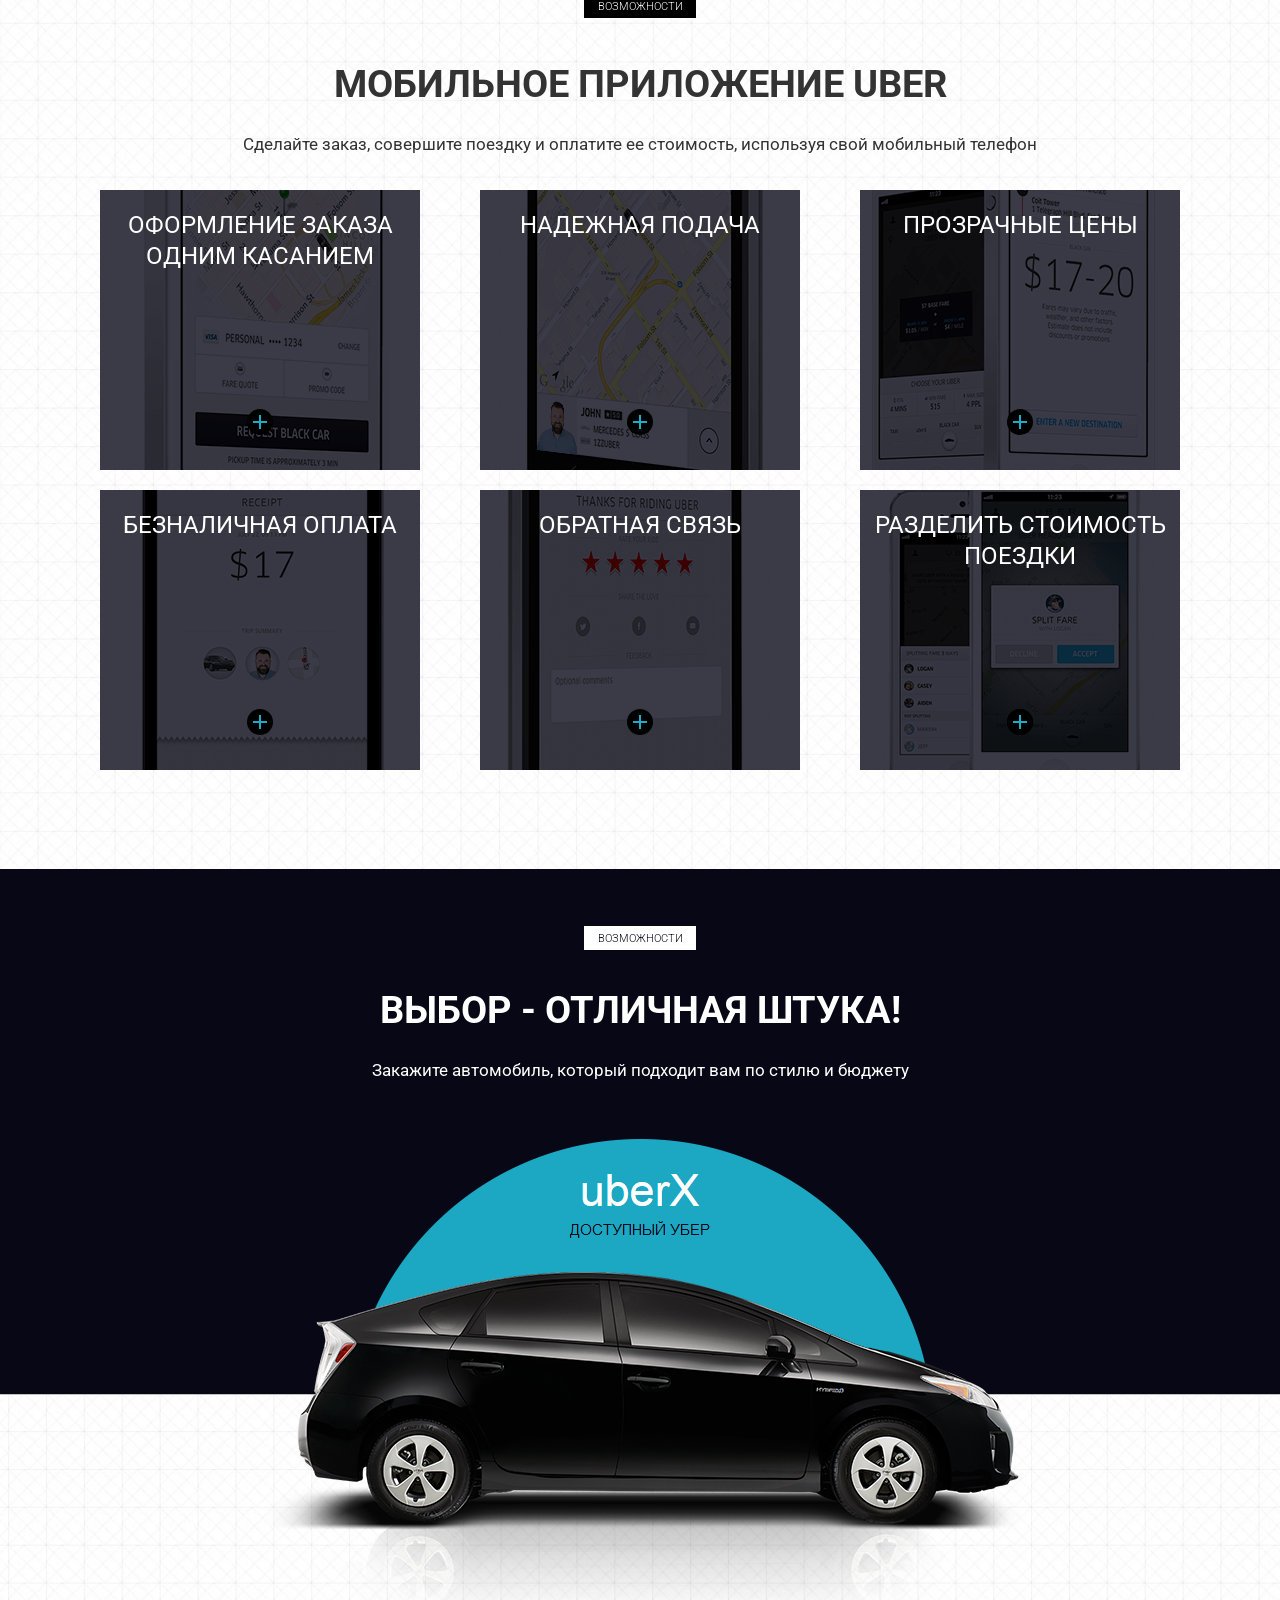
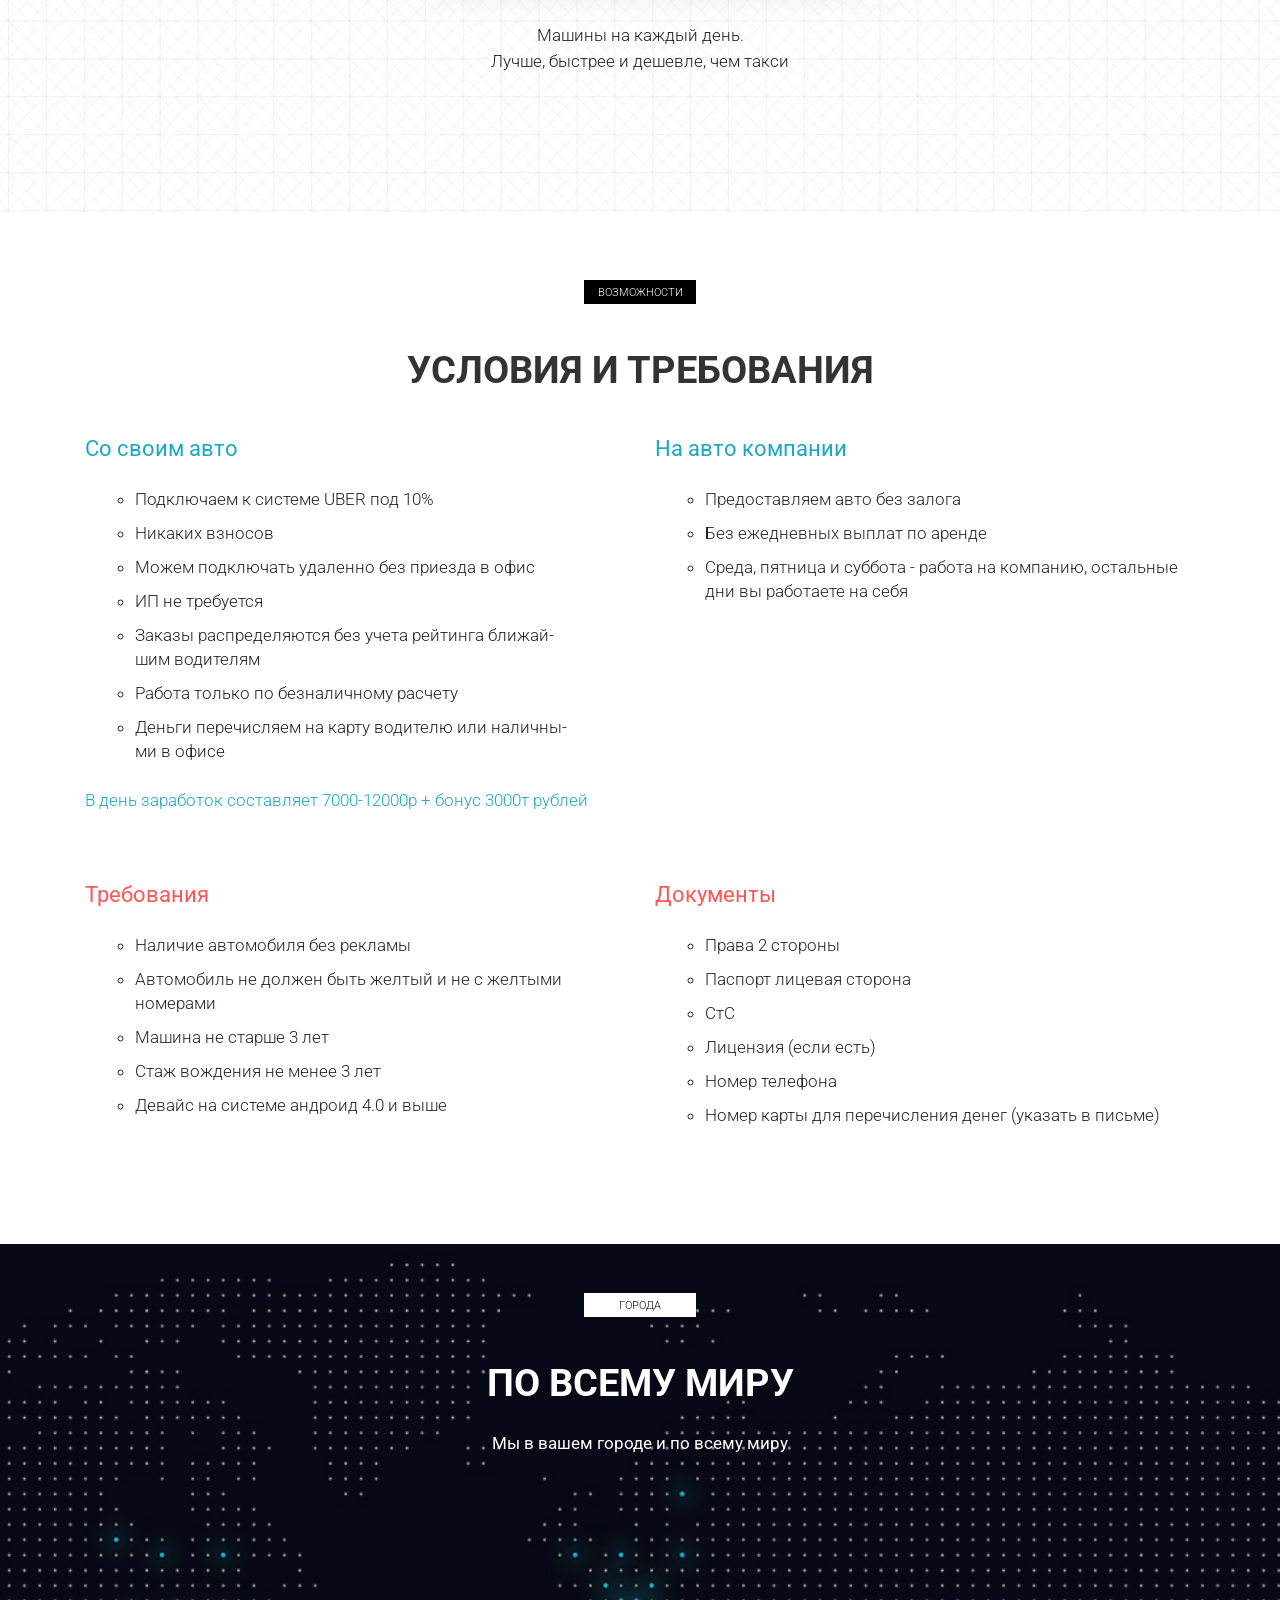
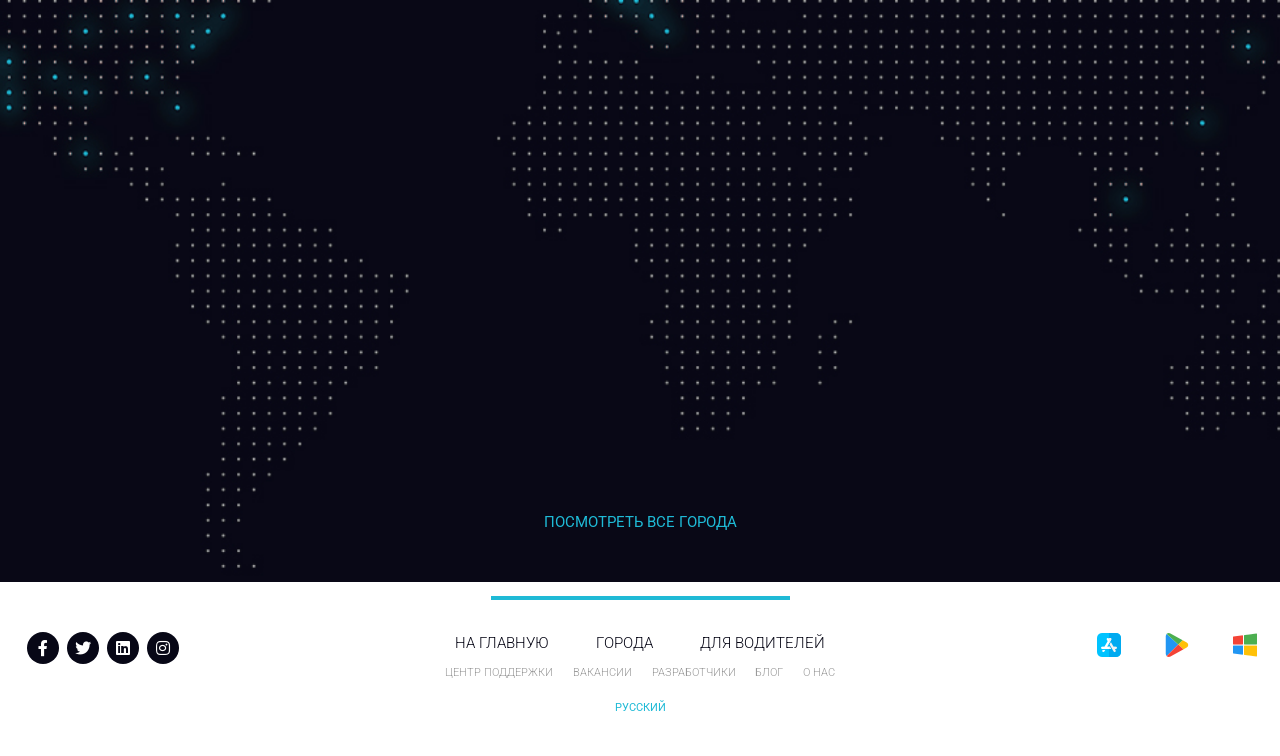
==== commit 4928bcf7: "Update index.html" ====
--- a/index.html
+++ b/index.html
@@ -232,8 +232,8 @@
                 <div class="require_block">
                     <div class="require_title">Cо своим авто</div>
                     <ul class="require_list">
-                        <li>Подключаем к системе UBER  под 10%.</li>
-                        <li>Никаких взносов  0%!</li>
+                        <li>Подключаем к системе UBER  под 10%</li>
+                        <li>Никаких взносов</li>
                         <li>Можем подключать удаленно без приезда в офис</li>
                         <li>ИП не требуется</li>
                         <li>Заказы распределяются без учета рейтинга ближай-<br>шим водителям</li>
@@ -249,7 +249,7 @@
                     <ul class="require_list">
                         <li>Предоставляем авто без залога</li>
                         <li>Без ежедневных выплат по аренде</li>
-                        <li>Среда пятница и суббота работа на компанию остальные дни вы работаете на себя</li>
+                        <li>Среда, пятница и суббота - работа на компанию, остальные дни вы работаете на себя</li>
                     </ul>
                 </div>
             </div>
@@ -261,7 +261,7 @@
                         <li>Автомобиль не должен быть желтый и не с желтыми номерами</li>
                         <li>Машина не старше 3 лет</li>
                         <li>Стаж вождения не менее 3 лет</li>
-                        <li>Девайс на системе андроид 4.0и выше(самсунг)</li>
+                        <li>Девайс на системе андроид 4.0 и выше</li>
                     </ul>
                 </div>
             </div>
@@ -272,9 +272,9 @@
                         <li>Права 2 стороны</li>
                         <li>Паспорт лицевая сторона</li>
                         <li>СтС</li>
-                        <li>Лицензия( если есть)</li>
+                        <li>Лицензия (если есть)</li>
                         <li>Номер телефона</li>
-                        <li>Номер карты для перечисления денег(указать в письме)!</li>
+                        <li>Номер карты для перечисления денег (указать в письме)</li>
                     </ul>
                 </div>
             </div>
--- a/css/style.css
+++ b/css/style.css
@@ -342,7 +342,7 @@
     font-size: 22px;
     font-weight: 400; }
   .require_list {
-    list-style-type: none;
+    list-style-type: circle;
     padding-left: 50px;
     margin-top: 22px; }
     .require_list li {
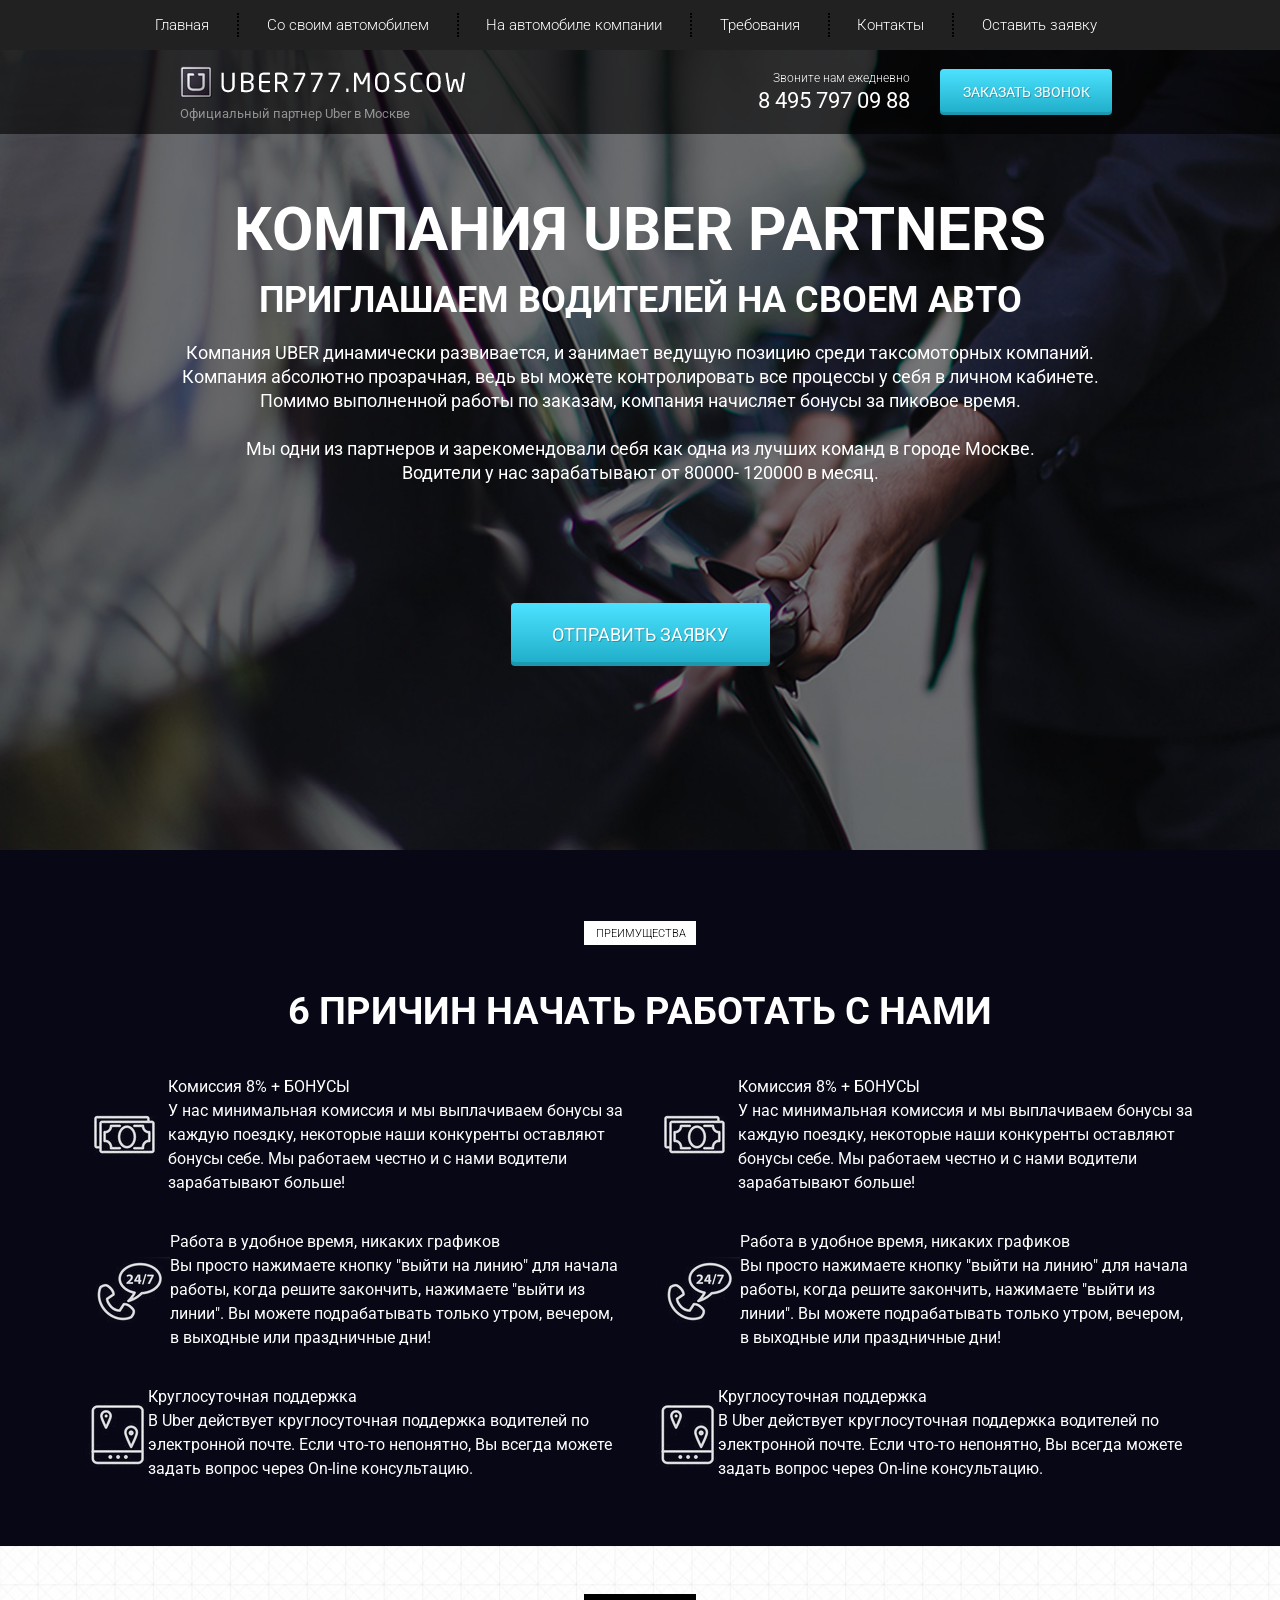
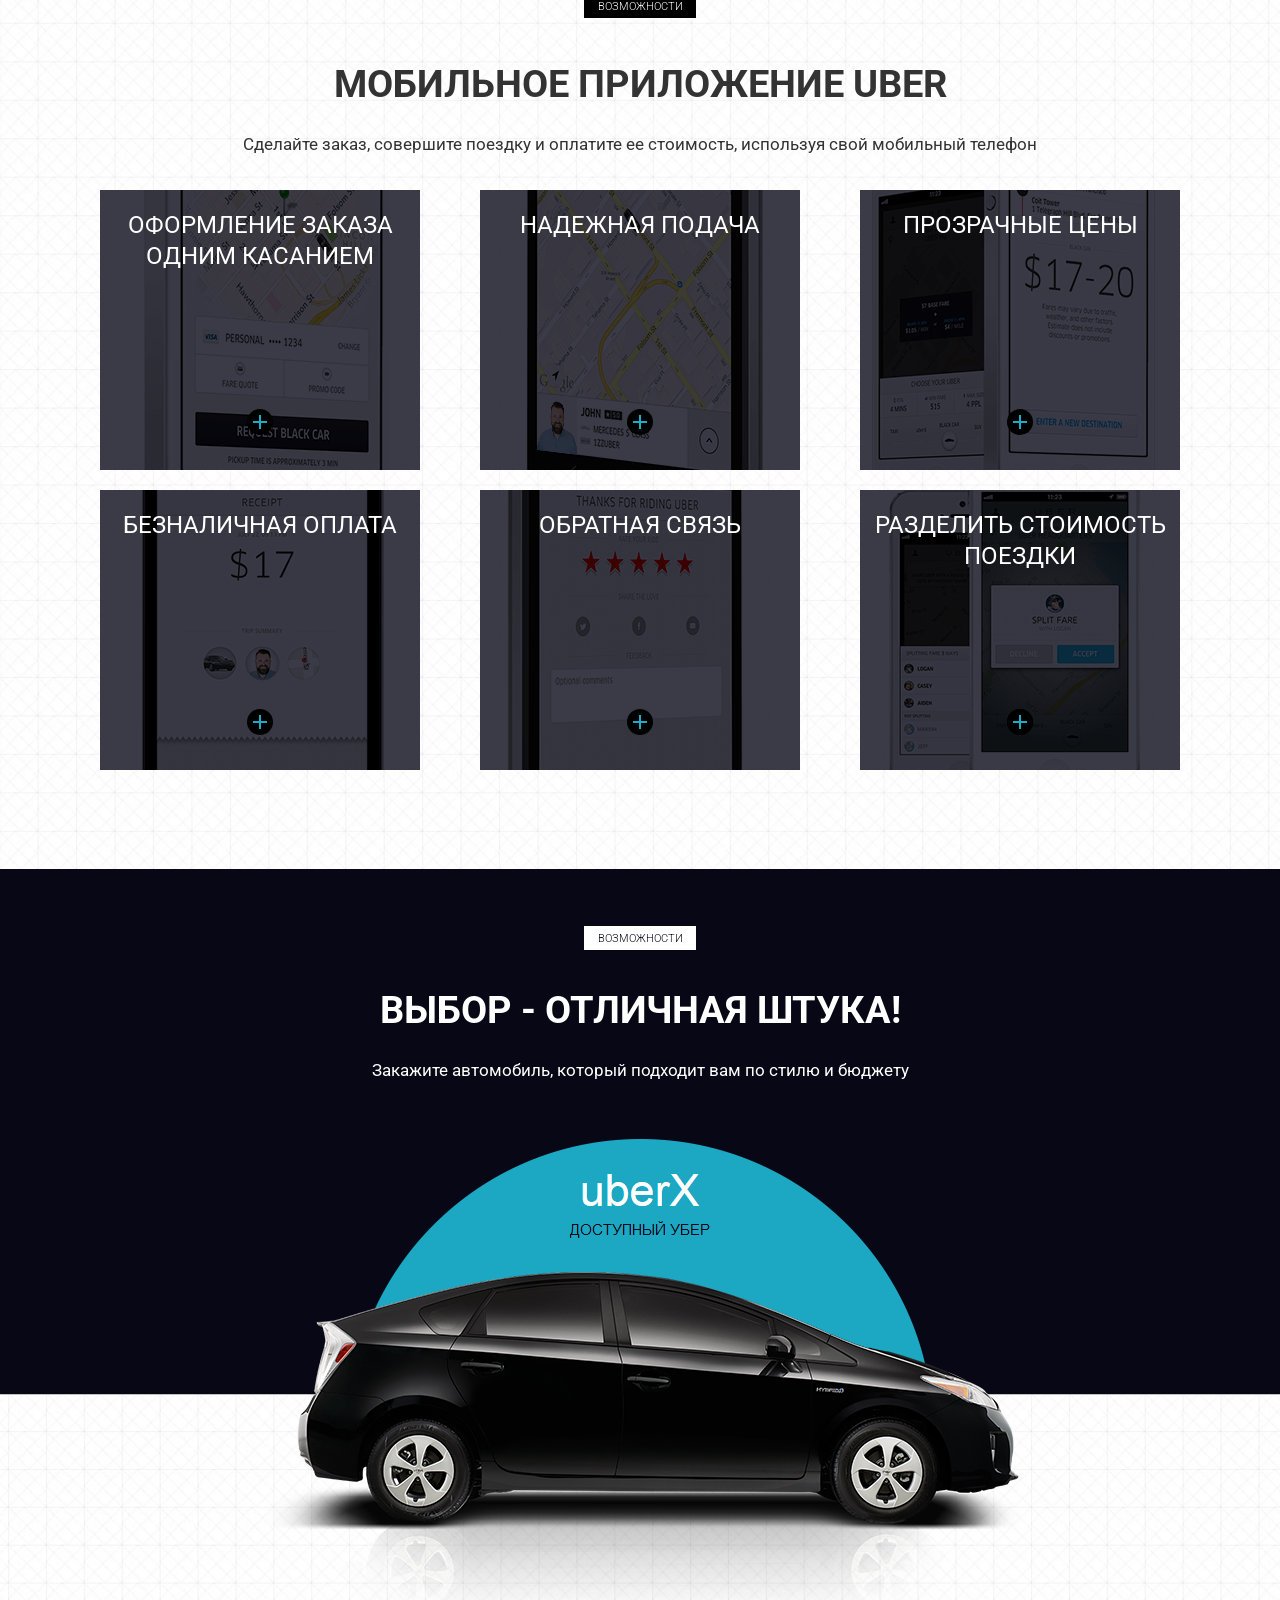
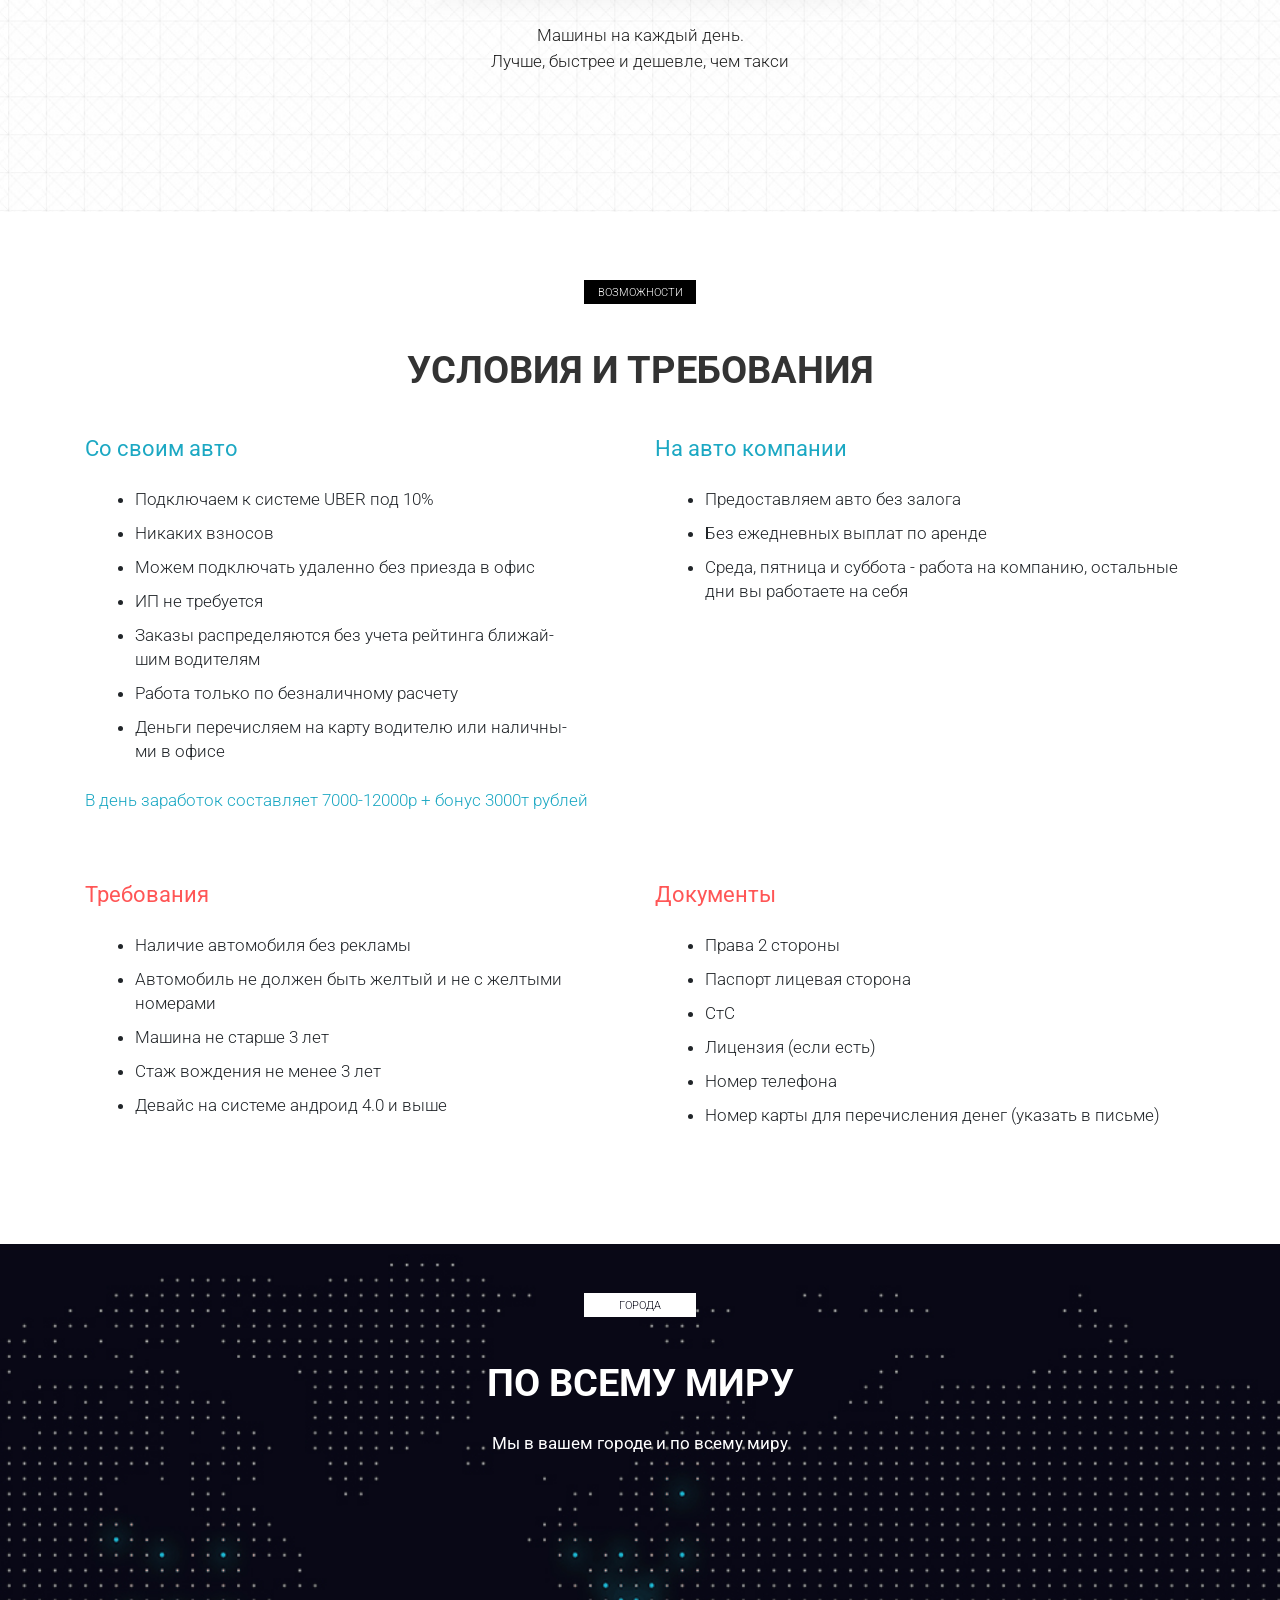
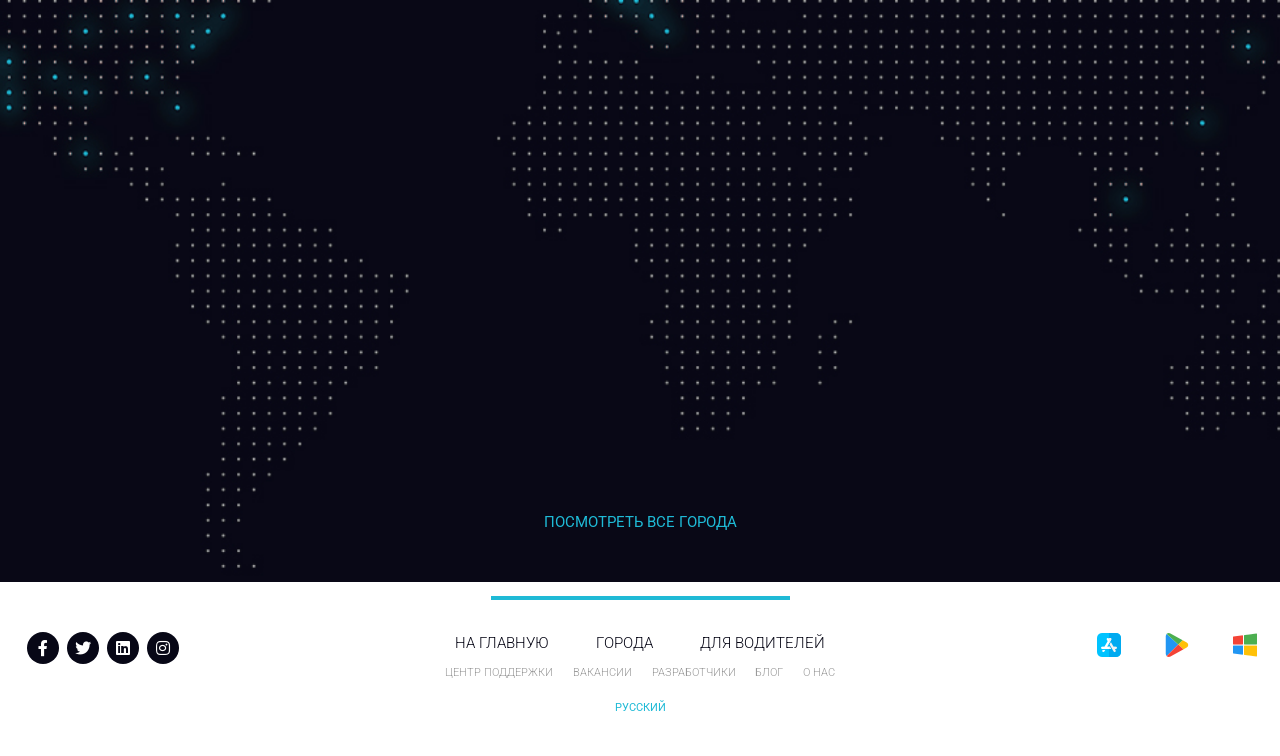
==== commit e2ba4790: "Update index.html" ====
--- a/index.html
+++ b/index.html
@@ -126,12 +126,12 @@
                 <div class="col-md-6">
                     <div class="reasons_block">
                         <div class="reasons_round">
-                            <img src="../src/icons/bonuses.png" alt="reason">
-                        </div>
-                        <div class="reasons_descr">
-                            <div class="reasons_subtitle">Комфортное, прозрачное и простое подключение</div>
-                            <div class="reasons_text">
-                                Мы подключаем дистанционно и бесплатно, Вам нет необходимости приезжать к нам! Вы присылаете нам копии документов, мы регистрируем Вас и присылаем данные для подключения, через 1-2 дня Вы можете начинать работать!
+                            <img src="../src/icons/support24.png" alt="reason">
+                        </div>
+                        <div class="reasons_descr">
+                            <div class="reasons_subtitle">Работа в удобное время, никаких графиков</div>
+                            <div class="reasons_text">
+                                Вы просто нажимаете кнопку "выйти на линию" для начала работы, когда решите закончить, нажимаете "выйти из линии". Вы можете подрабатывать только утром, вечером, в выходные или праздничные дни!
                             </div>
                         </div>
                     </div>
--- a/css/style.css
+++ b/css/style.css
@@ -204,7 +204,10 @@
   font-weight: 400;
   text-align: center; }
 
-.reasons_text .reasons_subtitle {
+.reasons_text  {
+  color: #ffffff; }
+
+.reasons_subtitle {
   color: #ffffff; }
 
 .reasons .reasons_block {
@@ -219,9 +222,13 @@
           align-items: center;
   margin-top: 35px; }
  
+.reasons .reasons_block_round {
+  margin: 0 40px 0 40px; }
+  
   .reasons .reasons_block_descr {
-    width: 250px;
-    padding: 0 40px 0 40px; }
+    width: 100px;
+    margin: 0 40px 0 40px; 
+    color: #ffffff; }
     .reasons .reasons_block_descr_subtitle {
       line-height: 21px;
       color: #ffffff;
@@ -342,7 +349,7 @@
     font-size: 22px;
     font-weight: 400; }
   .require_list {
-    list-style-type: circle;
+    list-style-type: disc;
     padding-left: 50px;
     margin-top: 22px; }
     .require_list li {
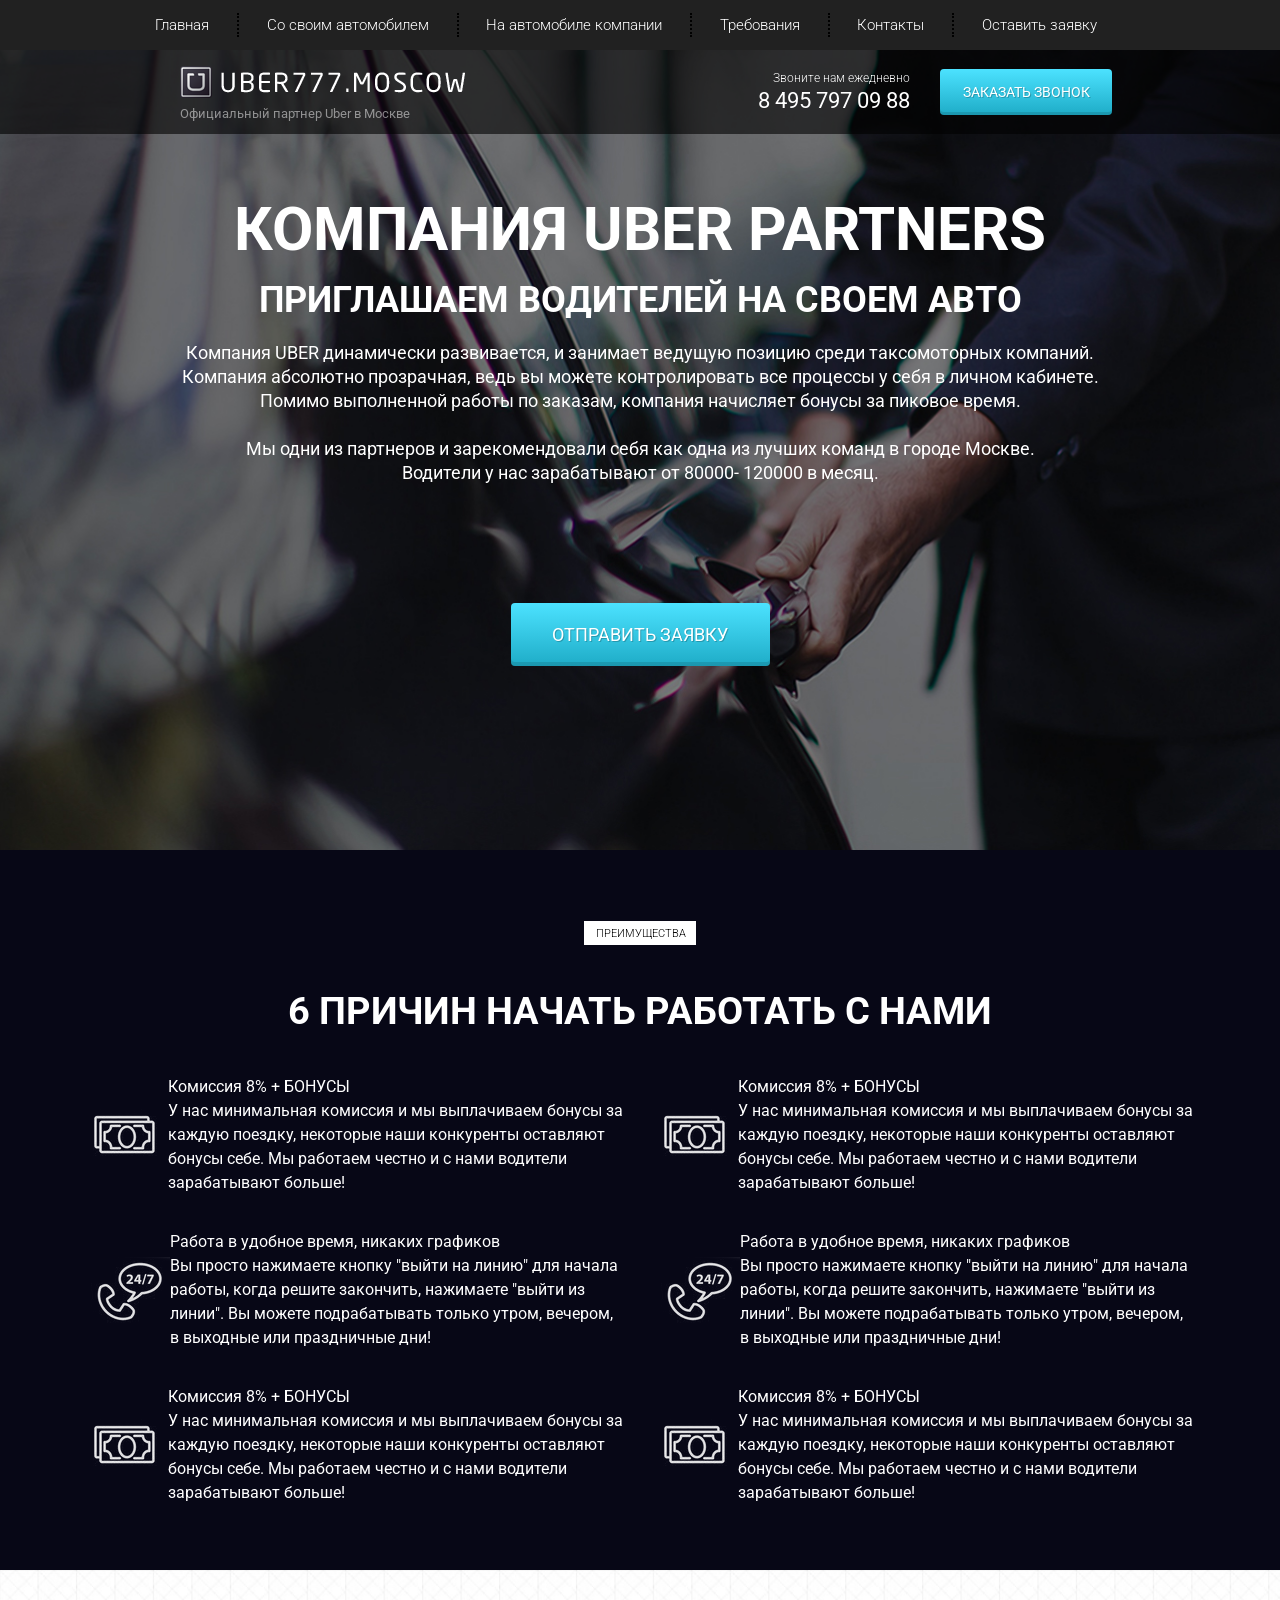
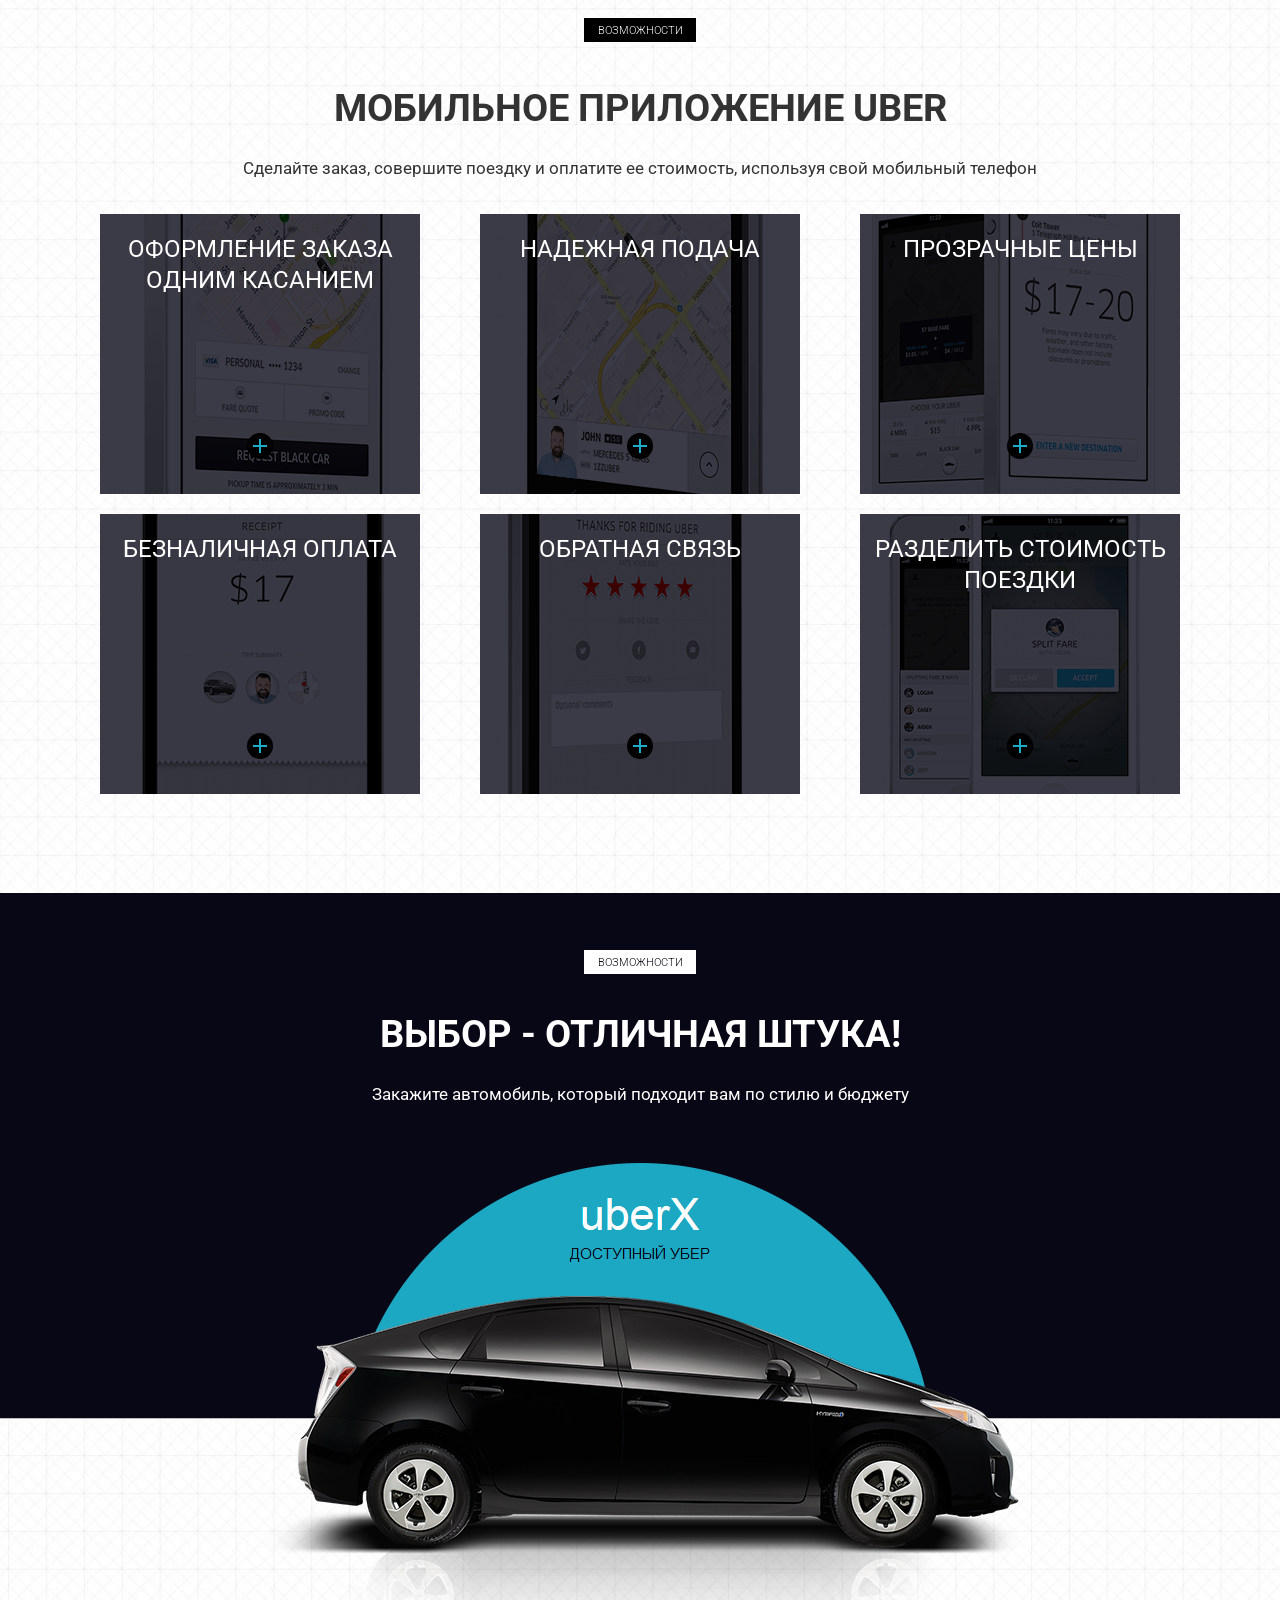
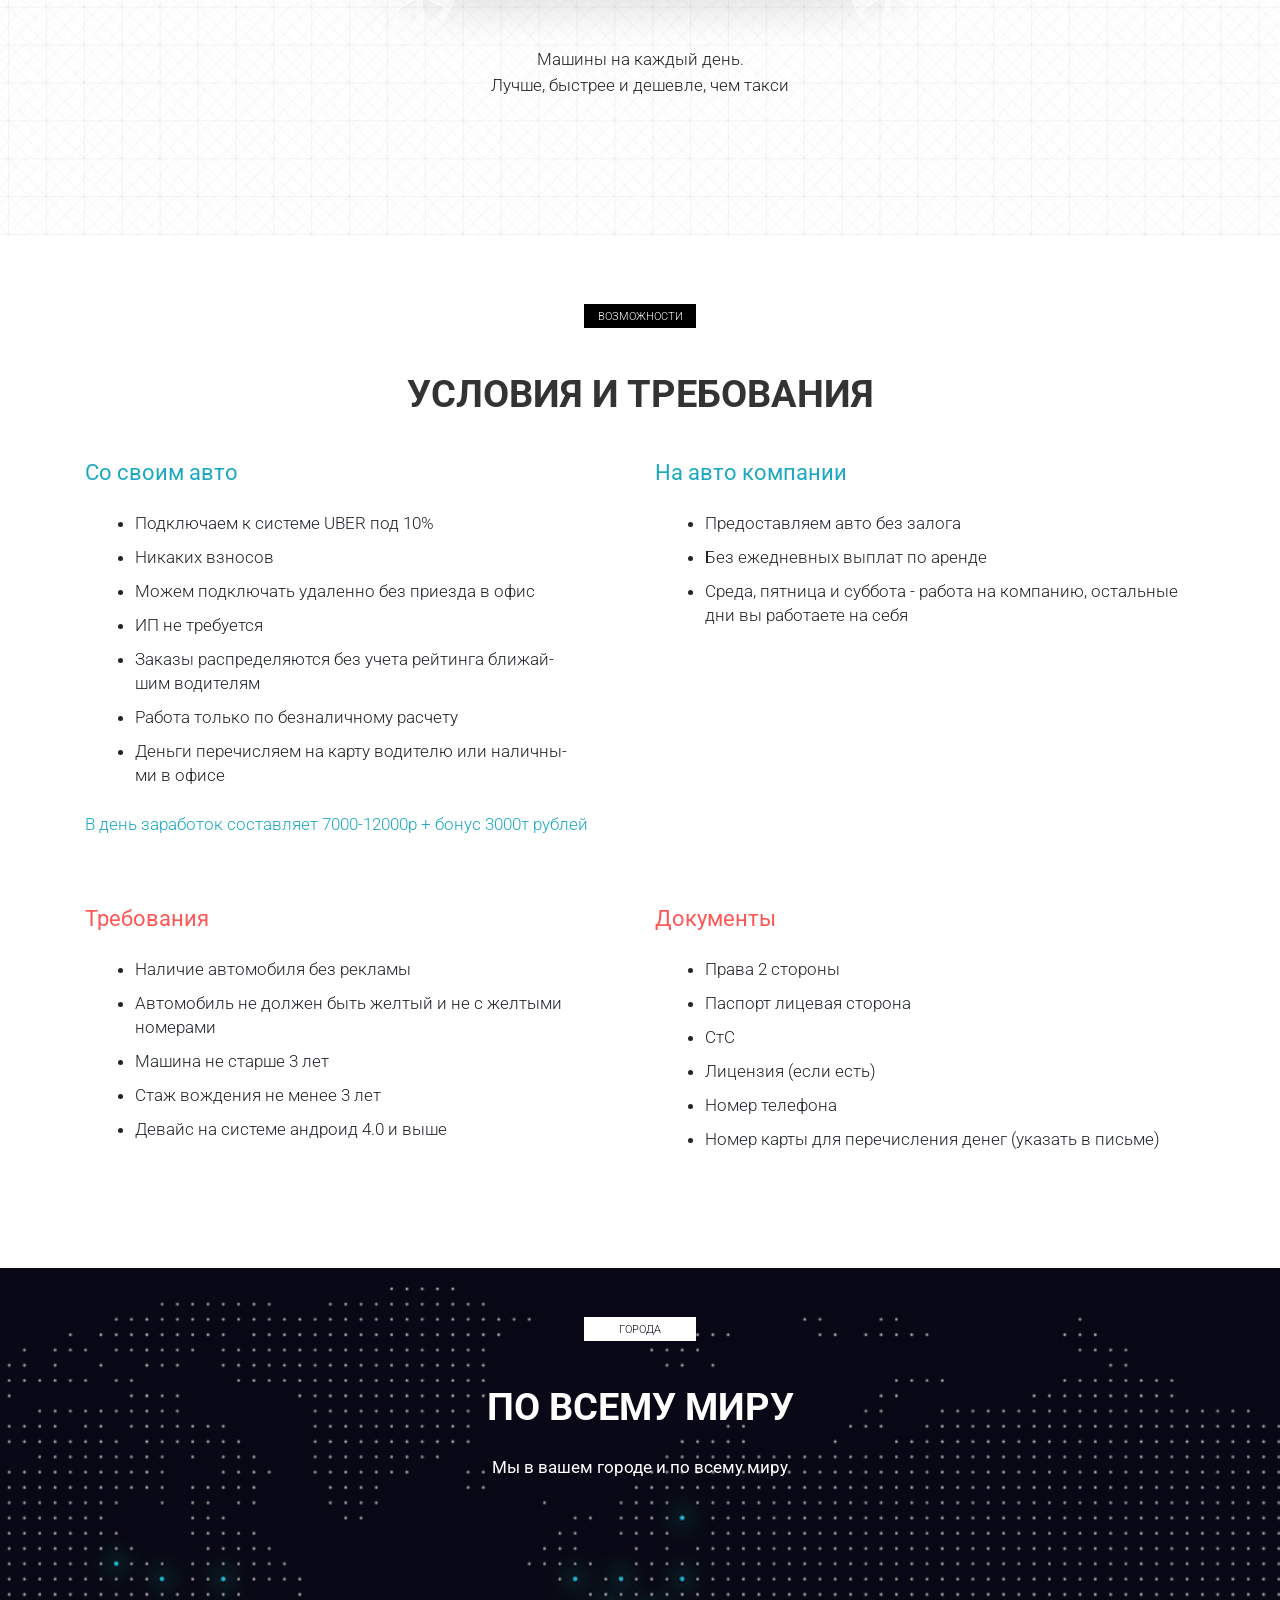
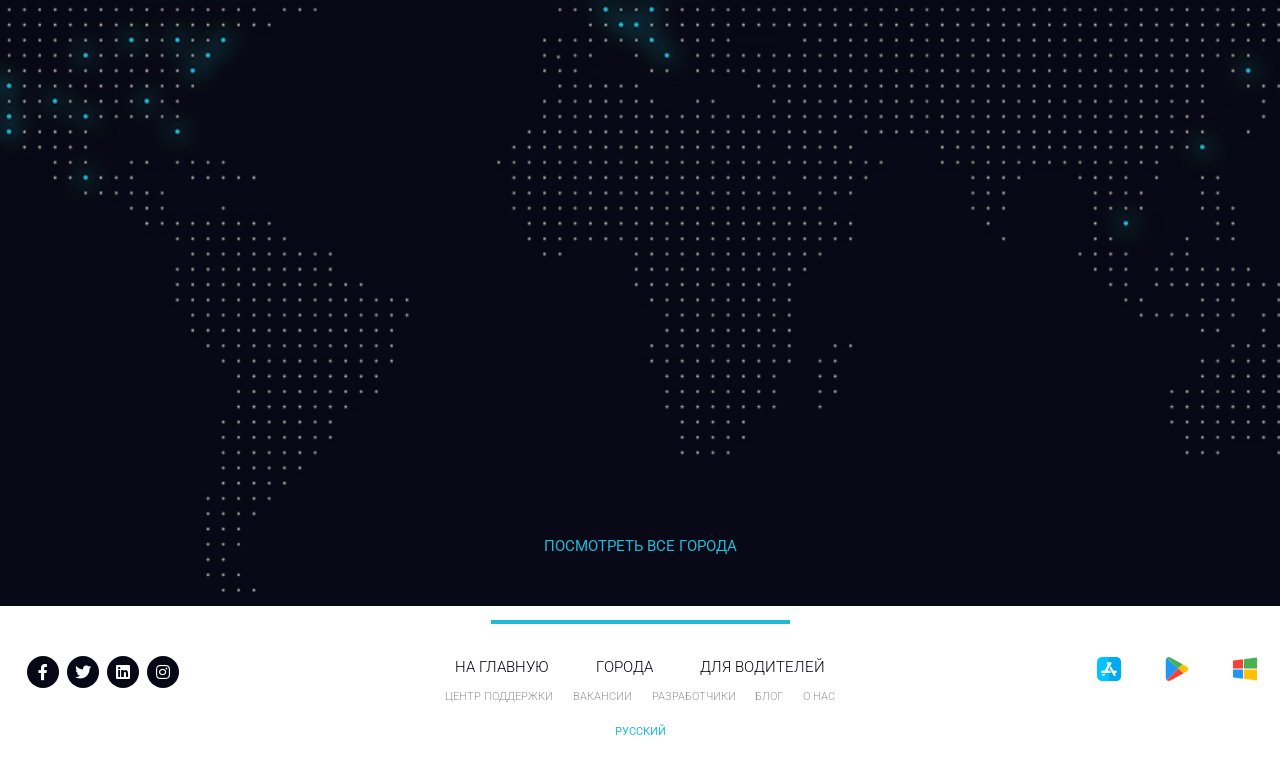
==== commit 306cf67a: "Update index.html" ====
--- a/index.html
+++ b/index.html
@@ -136,28 +136,28 @@
                         </div>
                     </div>
                 </div>
-                <div class="col-md-6">
-                    <div class="reasons_block">
-                        <div class="reasons_round">
-                            <img src="../src/icons/location.png" alt="reason">
-                        </div>
-                        <div class="reasons_descr">
-                            <div class="reasons_subtitle">Круглосуточная поддержка</div>
-                            <div class="reasons_text">
-                                В Uber действует круглосуточная поддержка водителей по электронной почте. Если что-то непонятно, Вы всегда можете задать вопрос через On-line консультацию.
-                            </div>
-                        </div>
-                    </div>
-                </div>
-                 <div class="col-md-6">
-                    <div class="reasons_block">
-                        <div class="reasons_round">
-                            <img src="../src/icons/location.png" alt="reason">
-                        </div>
-                        <div class="reasons_descr">
-                            <div class="reasons_subtitle">Круглосуточная поддержка</div>
-                            <div class="reasons_text">
-                                В Uber действует круглосуточная поддержка водителей по электронной почте. Если что-то непонятно, Вы всегда можете задать вопрос через On-line консультацию.
+               <div class="col-md-6">
+                    <div class="reasons_block">
+                        <div class="reasons_round">
+                            <img src="../src/icons/notes.png" alt="reason">
+                        </div>
+                        <div class="reasons_descr">
+                            <div class="reasons_subtitle">Комиссия 8% + БОНУСЫ</div>
+                            <div class="reasons_text">
+                                У нас минимальная комиссия и мы выплачиваем бонусы за каждую поездку, некоторые наши конкуренты оставляют бонусы себе. Мы работаем честно и с нами водители зарабатывают больше!
+                            </div>
+                        </div>
+                    </div>
+                </div>
+                <div class="col-md-6">
+                    <div class="reasons_block">
+                        <div class="reasons_round">
+                            <img src="../src/icons/notes.png" alt="reason">
+                        </div>
+                        <div class="reasons_descr">
+                            <div class="reasons_subtitle">Комиссия 8% + БОНУСЫ</div>
+                            <div class="reasons_text">
+                                У нас минимальная комиссия и мы выплачиваем бонусы за каждую поездку, некоторые наши конкуренты оставляют бонусы себе. Мы работаем честно и с нами водители зарабатывают больше!
                             </div>
                         </div>
                     </div>
